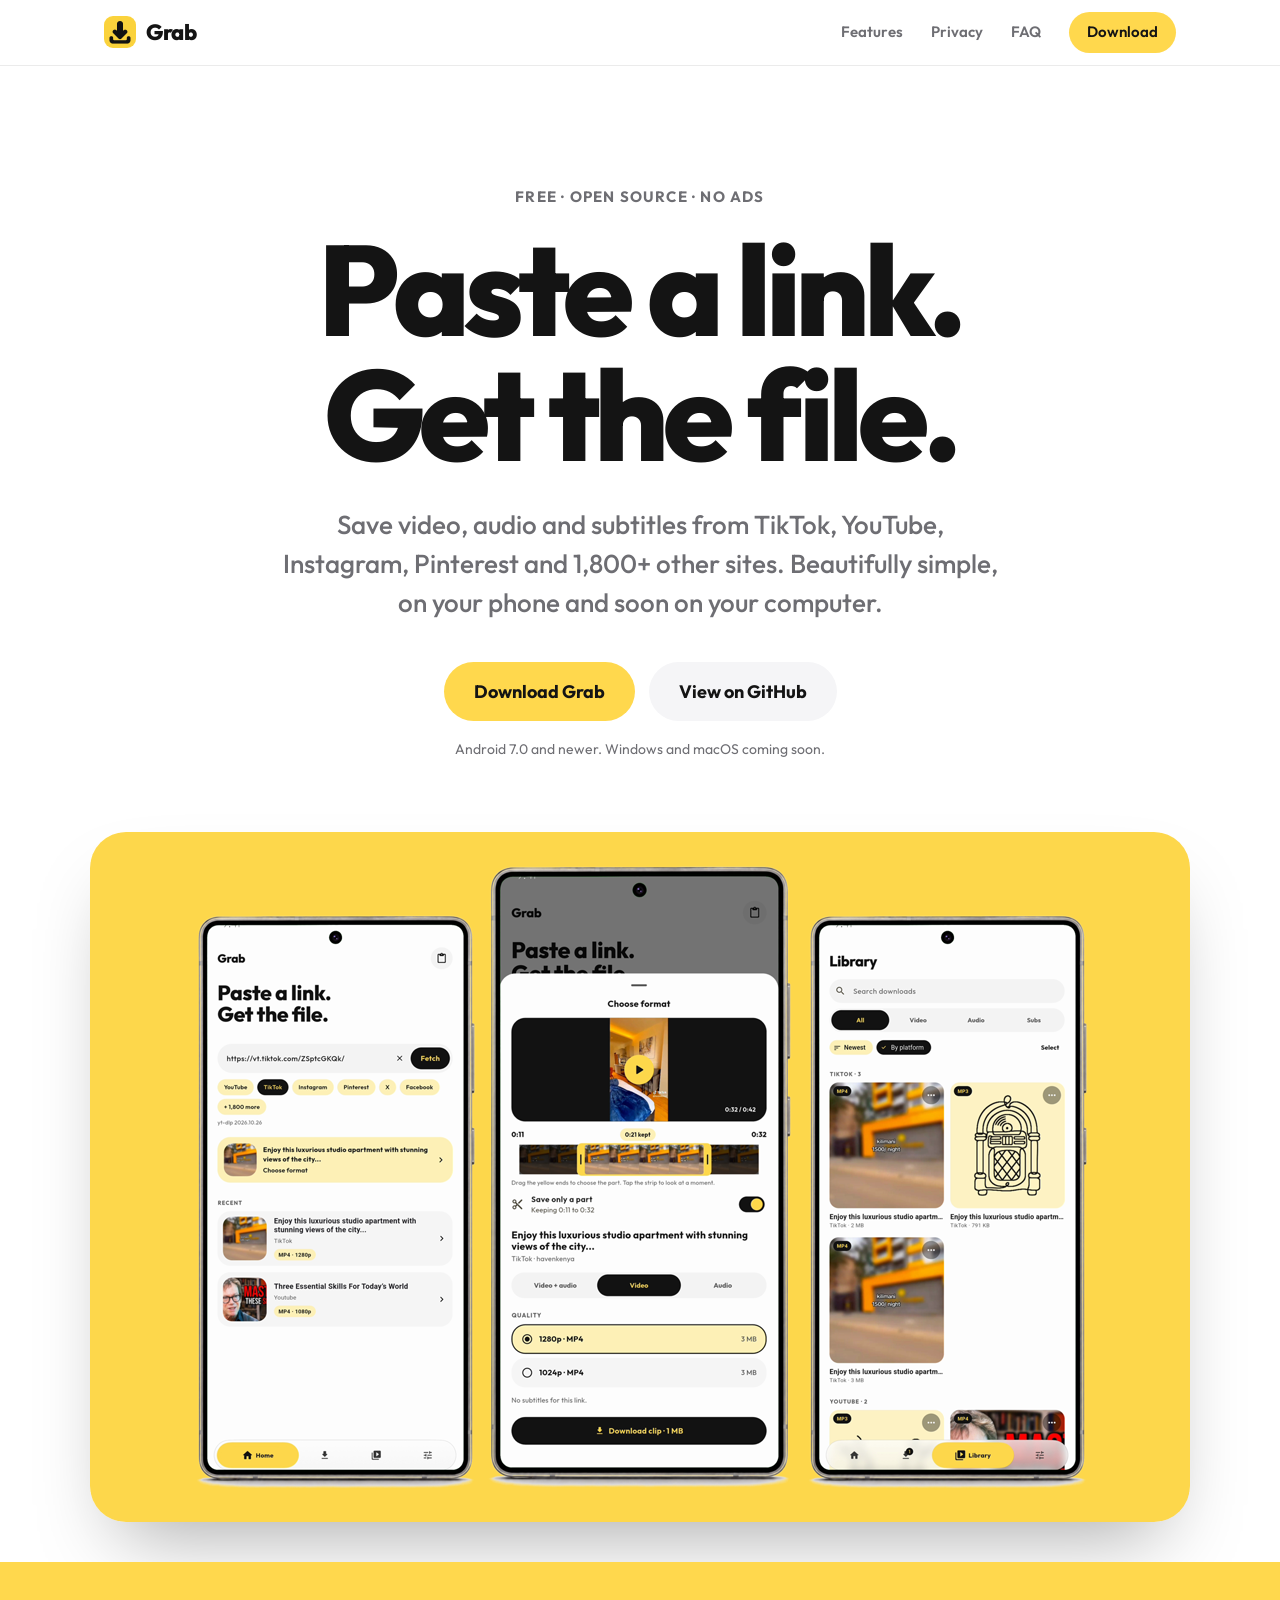
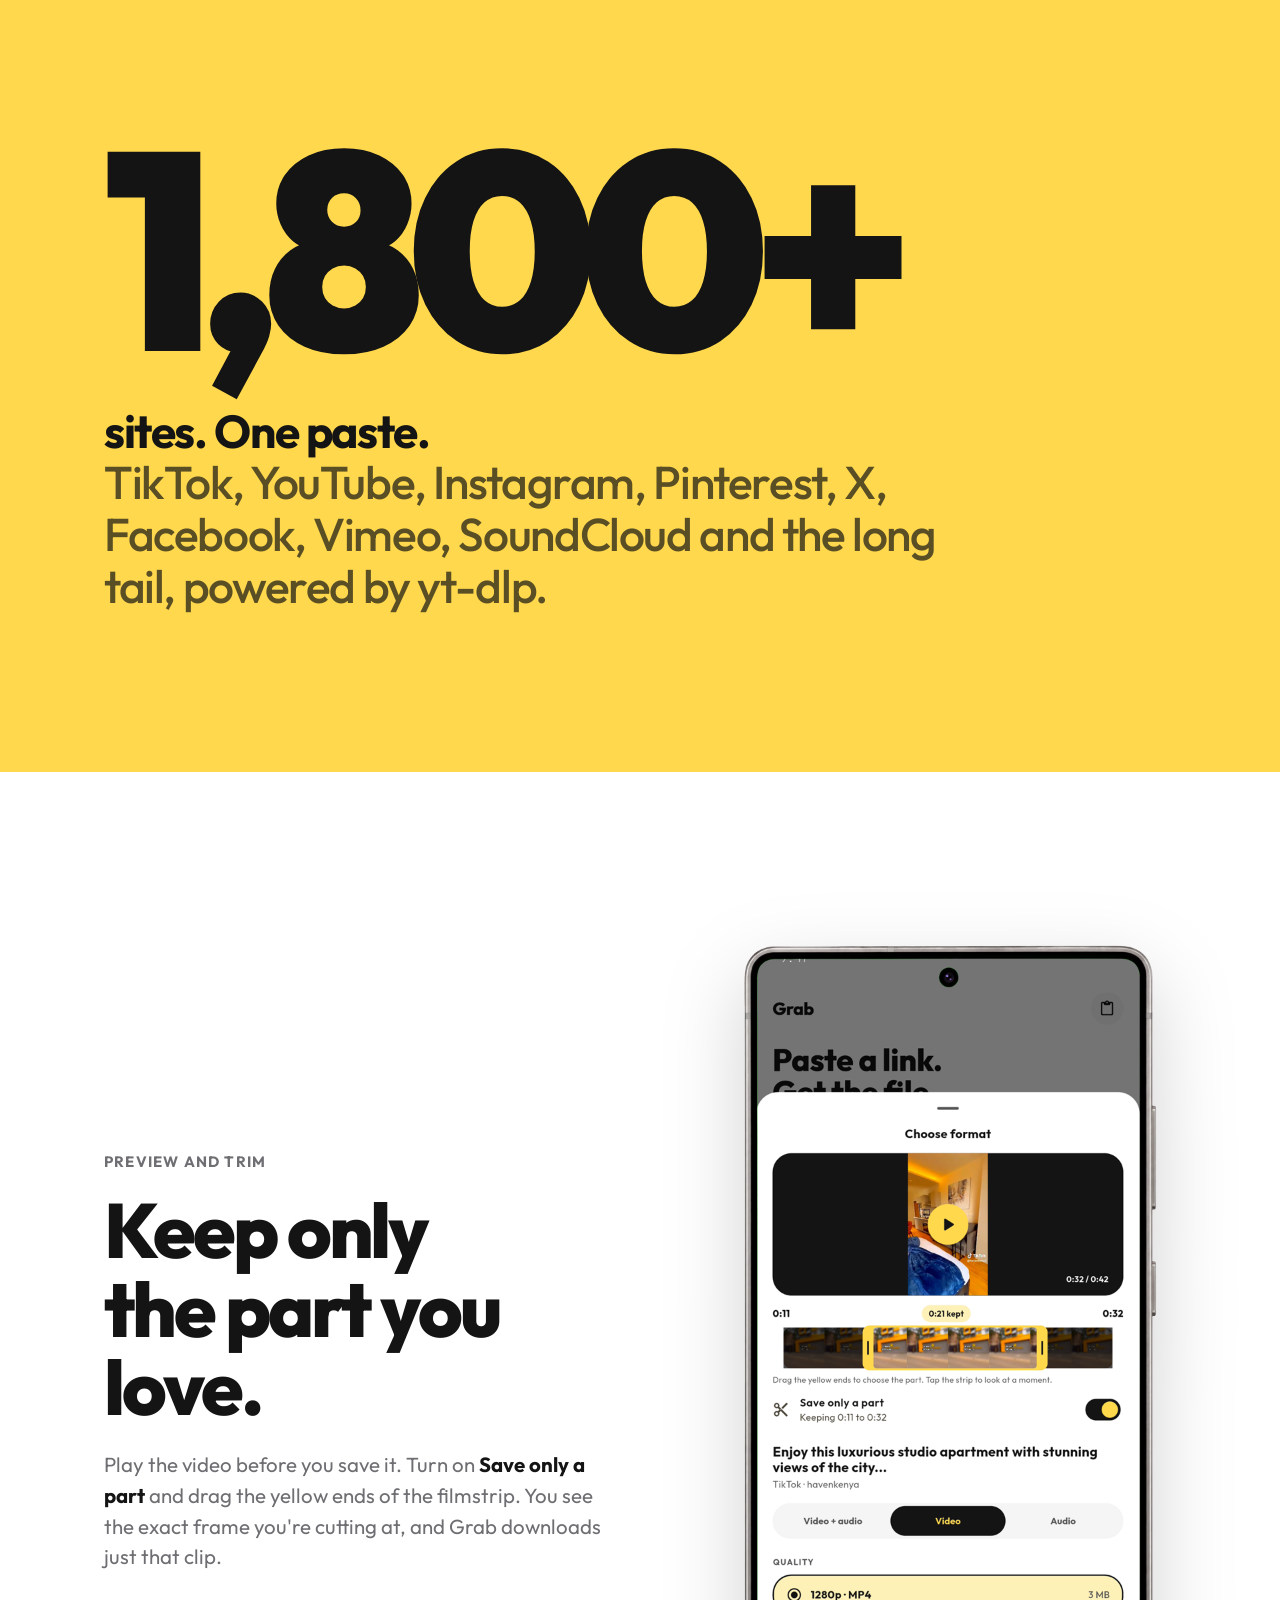
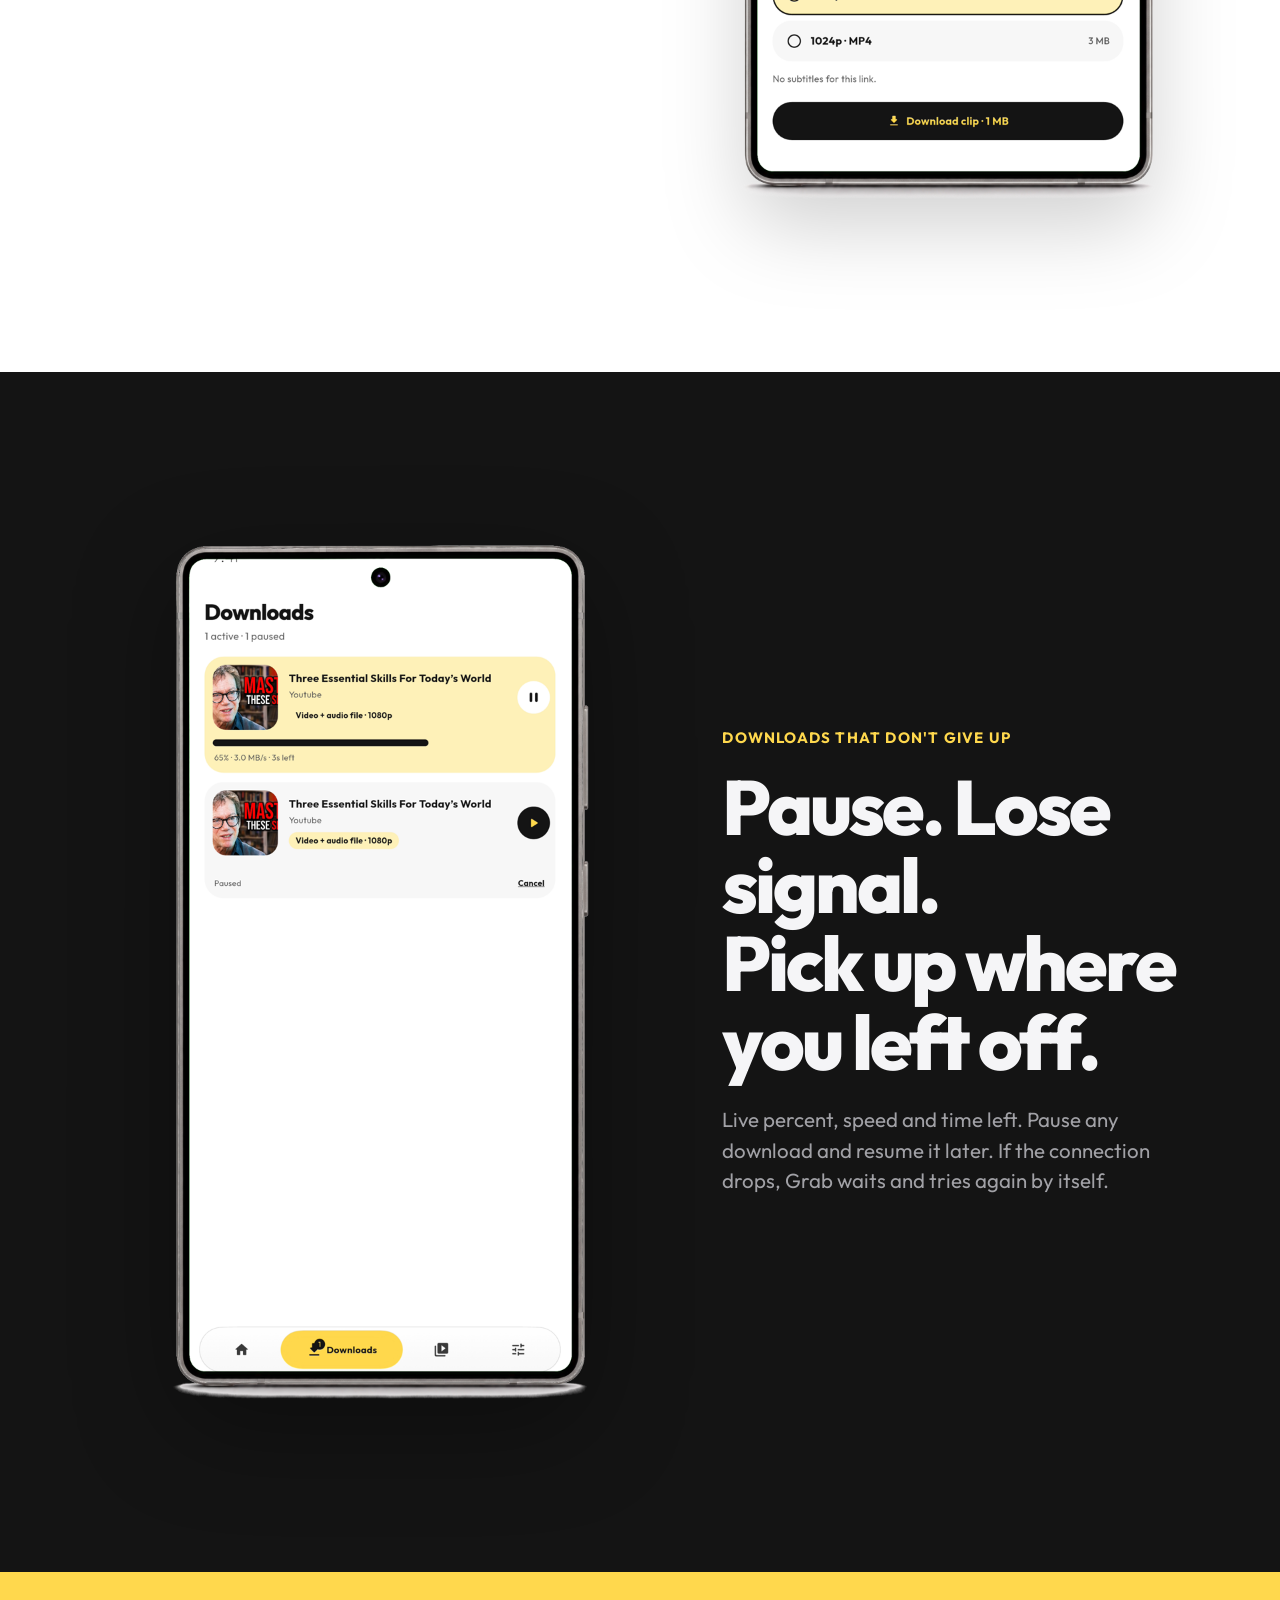
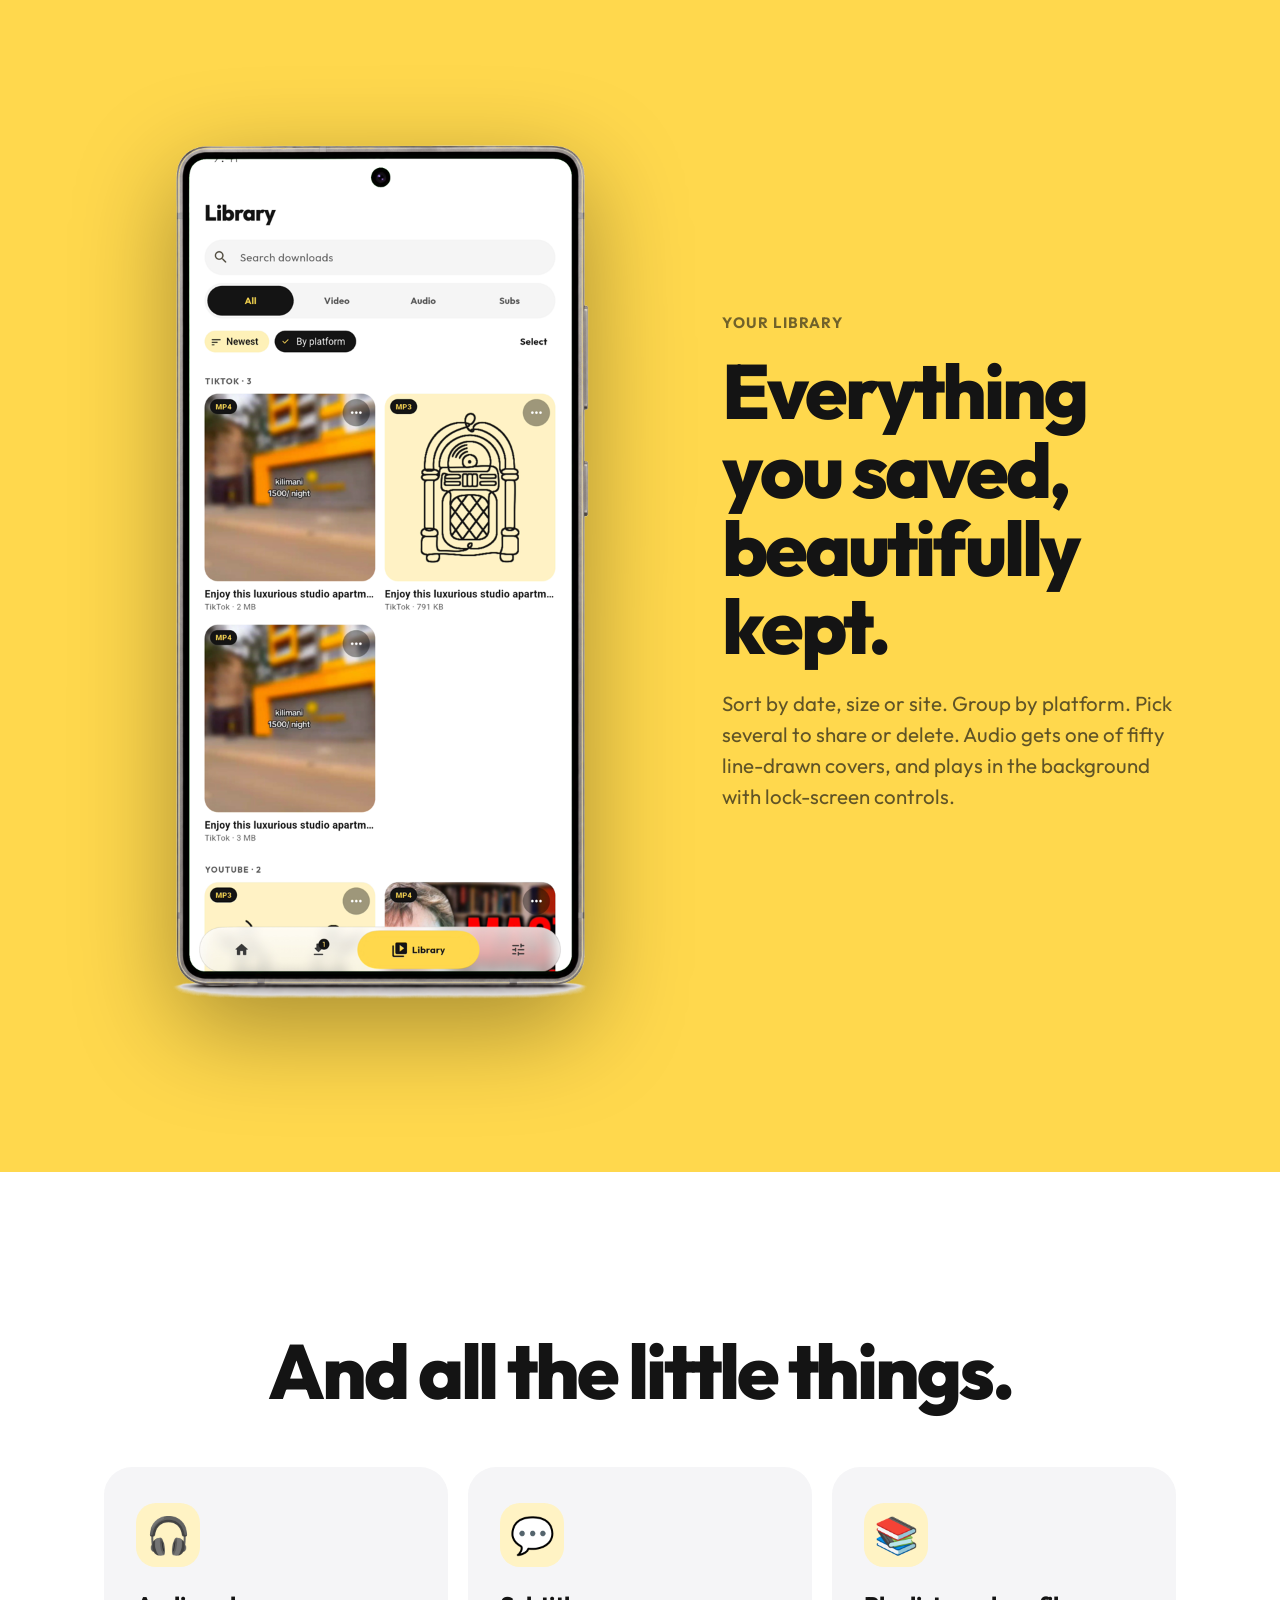
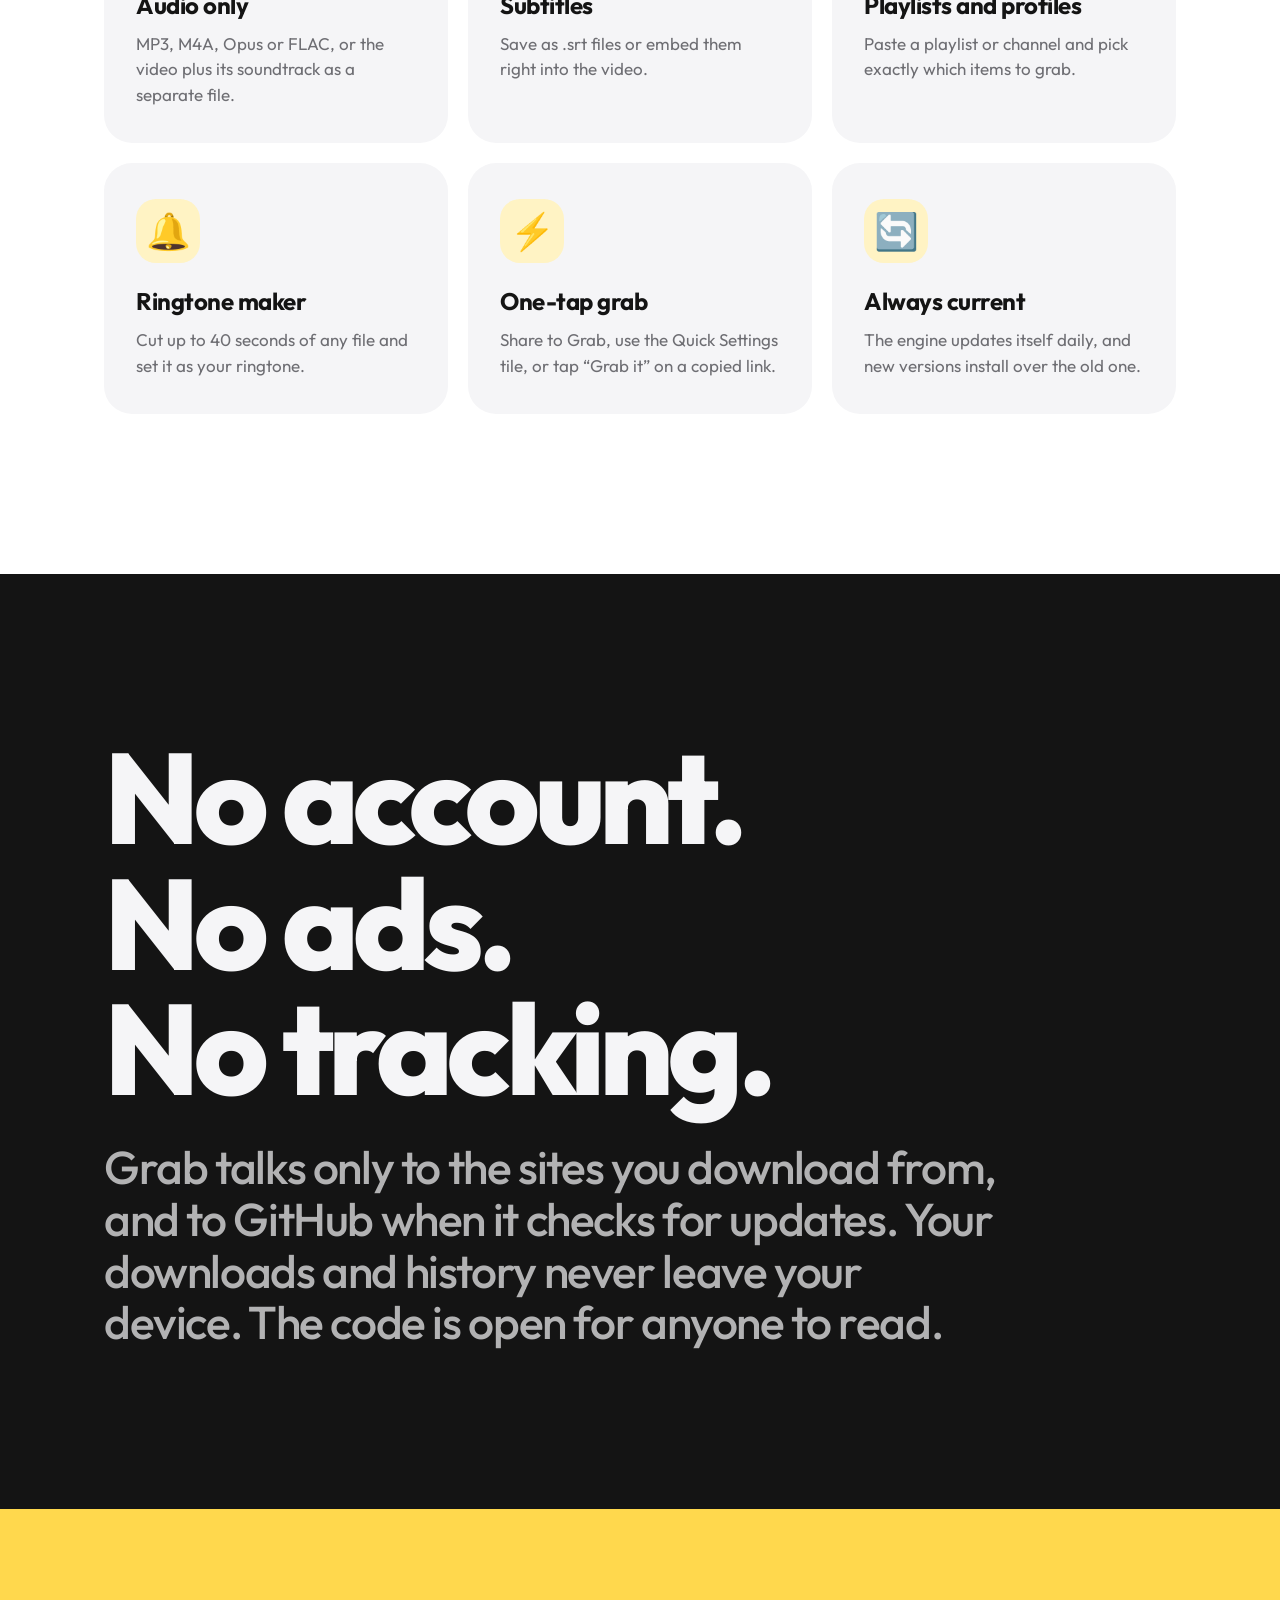
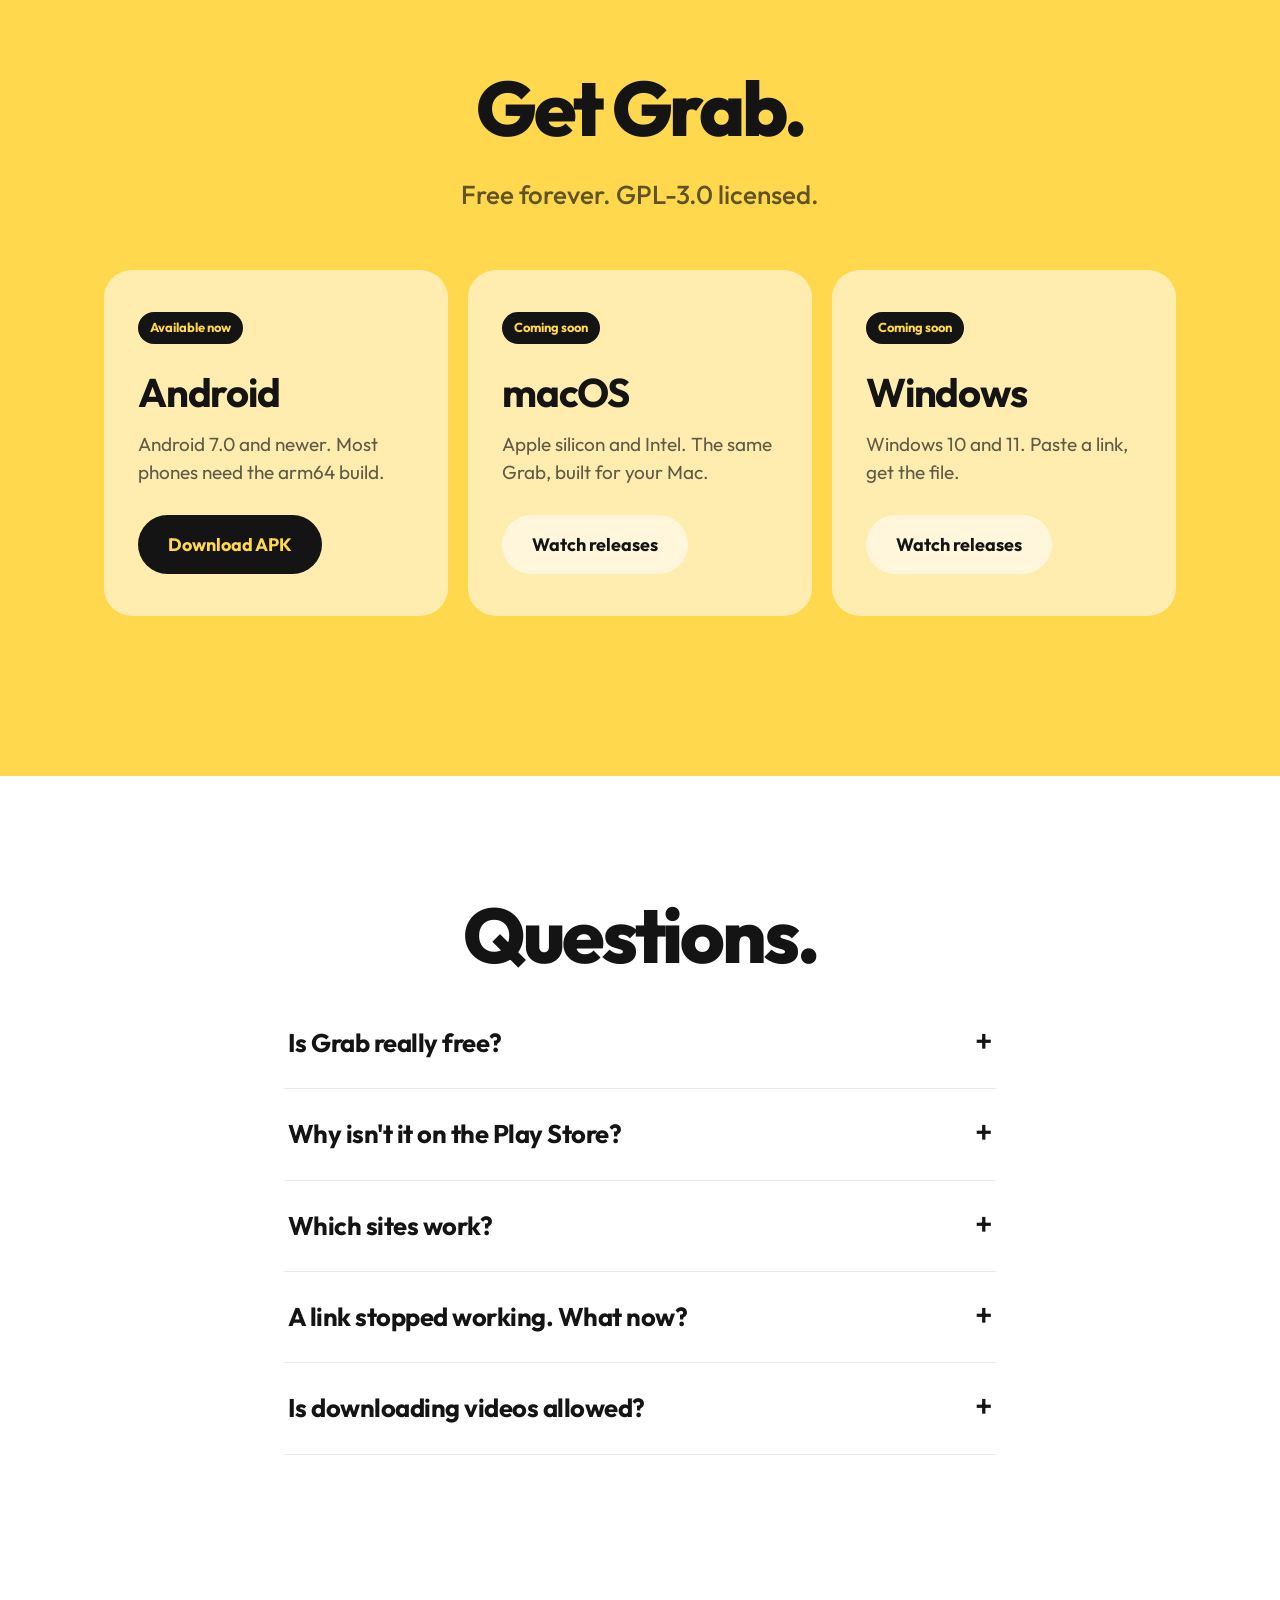
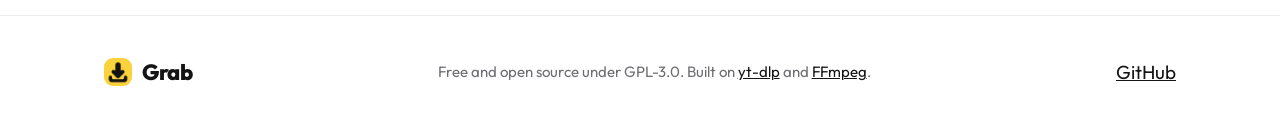
==== website/index.html @ a3d20df0 "Add the Grab website and GitHub Pages deploy Light-only landing page in the Pop palette with Apple-s" ====
<!doctype html>
<html lang="en">
<head>
  <meta charset="utf-8">
  <meta name="viewport" content="width=device-width, initial-scale=1">
  <title>Grab — Paste a link. Get the file.</title>
  <meta name="description" content="Grab is a free, open-source app that saves video, audio and subtitles from TikTok, YouTube, Instagram, Pinterest and 1,800+ sites. No account, no ads, no tracking.">
  <meta name="theme-color" content="#FFD84D">
  <meta name="color-scheme" content="light">
  <meta property="og:title" content="Grab — Paste a link. Get the file.">
  <meta property="og:description" content="Free, open-source downloader for TikTok, YouTube, Instagram, Pinterest and 1,800+ sites.">
  <meta property="og:image" content="assets/banner.png">
  <link rel="icon" href="assets/favicon.png">
  <link rel="preconnect" href="https://fonts.googleapis.com">
  <link rel="preconnect" href="https://fonts.gstatic.com" crossorigin>
  <link href="https://fonts.googleapis.com/css2?family=Outfit:wght@400;500;600;700;800;900&display=swap" rel="stylesheet">
  <link rel="stylesheet" href="styles.css">
</head>
<body>
  <header class="nav">
    <div class="nav-inner">
      <a class="brand" href="#top"><img src="assets/icon.png" alt="" width="32" height="32"> Grab</a>
      <nav aria-label="Main">
        <a href="#features">Features</a>
        <a href="#privacy">Privacy</a>
        <a href="#faq">FAQ</a>
        <a class="pill small" href="#download">Download</a>
      </nav>
    </div>
  </header>

  <main id="top">
    <!-- Hero -->
    <section class="hero">
      <p class="eyebrow reveal">Free · Open source · No ads</p>
      <h1 class="display reveal">Paste a link.<br>Get the file.</h1>
      <p class="lede reveal">Save video, audio and subtitles from TikTok, YouTube, Instagram, Pinterest and 1,800+ other sites. Beautifully simple, on your phone and soon on your computer.</p>
      <div class="cta reveal">
        <a class="pill primary" id="hero-download" href="#download">Download Grab</a>
        <a class="pill ghost" href="https://github.com/Asta39/grab">View on GitHub</a>
      </div>
      <p class="fine reveal" id="hero-note">Android 7.0 and newer. Windows and macOS coming soon.</p>
      <div class="hero-shot reveal">
        <img src="assets/banner.png" alt="Grab on three phones: Home, trimming a clip, and the Library" width="1100" height="690">
      </div>
    </section>

    <!-- Big number -->
    <section class="statement bg-yellow">
      <div class="wrap">
        <p class="huge reveal">1,800+</p>
        <p class="statement-text reveal">sites. One paste.<br><span class="soft">TikTok, YouTube, Instagram, Pinterest, X, Facebook, Vimeo, SoundCloud and the long tail, powered by yt-dlp.</span></p>
      </div>
    </section>

    <!-- Feature rows -->
    <section class="feature" id="features">
      <div class="wrap split">
        <div class="copy reveal">
          <p class="eyebrow">Preview and trim</p>
          <h2 class="headline">Keep only<br>the part you love.</h2>
          <p class="body">Play the video before you save it. Turn on <b>Save only a part</b> and drag the yellow ends of the filmstrip. You see the exact frame you're cutting at, and Grab downloads just that clip.</p>
        </div>
        <div class="shot reveal"><img src="assets/trim.png" alt="The trim bar under a playing preview" loading="lazy" width="630" height="1320"></div>
      </div>
    </section>

    <section class="feature bg-ink">
      <div class="wrap split reverse">
        <div class="copy reveal">
          <p class="eyebrow">Downloads that don't give up</p>
          <h2 class="headline">Pause. Lose signal.<br>Pick up where<br>you left off.</h2>
          <p class="body">Live percent, speed and time left. Pause any download and resume it later. If the connection drops, Grab waits and tries again by itself.</p>
        </div>
        <div class="shot reveal"><img src="assets/downloads.png" alt="Downloads with live progress" loading="lazy" width="630" height="1320"></div>
      </div>
    </section>

    <section class="feature bg-yellow">
      <div class="wrap split reverse">
        <div class="copy reveal">
          <p class="eyebrow">Your library</p>
          <h2 class="headline">Everything you saved,<br>beautifully kept.</h2>
          <p class="body">Sort by date, size or site. Group by platform. Pick several to share or delete. Audio gets one of fifty line-drawn covers, and plays in the background with lock-screen controls.</p>
        </div>
        <div class="shot reveal"><img src="assets/library.png" alt="The Library grouped by platform" loading="lazy" width="630" height="1320"></div>
      </div>
    </section>

    <!-- Grid -->
    <section class="grid-section">
      <div class="wrap">
        <h2 class="headline center reveal">And all the little things.</h2>
        <div class="grid">
          <article class="tile reveal"><span class="ico" aria-hidden="true">🎧</span><h3>Audio only</h3><p>MP3, M4A, Opus or FLAC, or the video plus its soundtrack as a separate file.</p></article>
          <article class="tile reveal"><span class="ico" aria-hidden="true">💬</span><h3>Subtitles</h3><p>Save as .srt files or embed them right into the video.</p></article>
          <article class="tile reveal"><span class="ico" aria-hidden="true">📚</span><h3>Playlists and profiles</h3><p>Paste a playlist or channel and pick exactly which items to grab.</p></article>
          <article class="tile reveal"><span class="ico" aria-hidden="true">🔔</span><h3>Ringtone maker</h3><p>Cut up to 40 seconds of any file and set it as your ringtone.</p></article>
          <article class="tile reveal"><span class="ico" aria-hidden="true">⚡</span><h3>One-tap grab</h3><p>Share to Grab, use the Quick Settings tile, or tap “Grab it” on a copied link.</p></article>
          <article class="tile reveal"><span class="ico" aria-hidden="true">🔄</span><h3>Always current</h3><p>The engine updates itself daily, and new versions install over the old one.</p></article>
        </div>
      </div>
    </section>

    <!-- Privacy -->
    <section class="statement bg-ink" id="privacy">
      <div class="wrap">
        <h2 class="display reveal">No account.<br>No ads.<br>No tracking.</h2>
        <p class="statement-text reveal"><span class="soft">Grab talks only to the sites you download from, and to GitHub when it checks for updates. Your downloads and history never leave your device. The code is open for anyone to read.</span></p>
      </div>
    </section>

    <!-- Download -->
    <section class="download bg-yellow" id="download">
      <div class="wrap">
        <h2 class="headline center reveal">Get Grab.</h2>
        <p class="lede center reveal">Free forever. GPL-3.0 licensed.</p>
        <div class="platforms">
          <article class="platform reveal" data-os="android">
            <span class="badge">Available now</span>
            <h3>Android</h3>
            <p>Android 7.0 and newer. Most phones need the arm64 build.</p>
            <a class="pill primary" href="https://github.com/Asta39/grab/releases/latest">Download APK</a>
          </article>
          <article class="platform reveal" data-os="mac">
            <span class="badge soon">Coming soon</span>
            <h3>macOS</h3>
            <p>Apple silicon and Intel. The same Grab, built for your Mac.</p>
            <a class="pill ghost" href="https://github.com/Asta39/grab/releases">Watch releases</a>
          </article>
          <article class="platform reveal" data-os="windows">
            <span class="badge soon">Coming soon</span>
            <h3>Windows</h3>
            <p>Windows 10 and 11. Paste a link, get the file.</p>
            <a class="pill ghost" href="https://github.com/Asta39/grab/releases">Watch releases</a>
          </article>
        </div>
      </div>
    </section>

    <!-- FAQ -->
    <section class="faq" id="faq">
      <div class="wrap narrow">
        <h2 class="headline center reveal">Questions.</h2>
        <details class="reveal"><summary>Is Grab really free?</summary><p>Yes. No subscriptions, no ads, no paid tiers. It's open-source software under the GPL-3.0 licence.</p></details>
        <details class="reveal"><summary>Why isn't it on the Play Store?</summary><p>Google Play doesn't allow apps that download from YouTube. Grab is published on GitHub, with F-Droid on the way. Updates install from inside the app.</p></details>
        <details class="reveal"><summary>Which sites work?</summary><p>Anything <a href="https://github.com/yt-dlp/yt-dlp/blob/master/supportedsites.md">yt-dlp supports</a>: over 1,800 sites. Some private or age-restricted content needs a login and won't work yet.</p></details>
        <details class="reveal"><summary>A link stopped working. What now?</summary><p>Sites change often. Grab updates its engine daily; you can also tap <b>Check for engine update</b> in Settings. Still stuck? <a href="https://github.com/Asta39/grab/issues/new">Report it</a> with the link.</p></details>
        <details class="reveal"><summary>Is downloading videos allowed?</summary><p>Download only what you have the right to save, and respect creators and each site's terms. Grab isn't affiliated with any site it supports.</p></details>
      </div>
    </section>
  </main>

  <footer class="footer">
    <div class="wrap footer-inner">
      <a class="brand" href="#top"><img src="assets/icon.png" alt="" width="28" height="28"> Grab</a>
      <p>Free and open source under GPL-3.0. Built on <a href="https://github.com/yt-dlp/yt-dlp">yt-dlp</a> and <a href="https://ffmpeg.org">FFmpeg</a>.</p>
      <a href="https://github.com/Asta39/grab">GitHub</a>
    </div>
  </footer>

  <script src="script.js"></script>
</body>
</html>
---- website/styles.css ----
/* Grab website: the app's Pop palette, with Apple-scale type and space. */
:root {
  --yellow: #FFD84D;
  --soft: #FFF3C4;
  --ink: #141414;
  --bg: #FFFFFF;
  --card: #F5F5F7;
  --text: #141414;
  --muted: #6E6E73;
  --line: rgba(0, 0, 0, 0.08);
  --radius: 28px;
  --wrap: 1120px;
  color-scheme: light;
  --font: "Outfit", -apple-system, BlinkMacSystemFont, "Segoe UI", sans-serif;
}


* { box-sizing: border-box; }
html { scroll-behavior: smooth; }
body {
  margin: 0;
  background: var(--bg);
  color: var(--text);
  font-family: var(--font);
  font-size: 19px;
  line-height: 1.5;
  -webkit-font-smoothing: antialiased;
}
img { max-width: 100%; height: auto; display: block; }
a { color: inherit; }

.wrap { max-width: var(--wrap); margin: 0 auto; padding: 0 24px; }
.wrap.narrow { max-width: 760px; }
.center { text-align: center; margin-left: auto; margin-right: auto; }

/* Type: Apple-sized, Pop-weighted. */
.display {
  font-size: clamp(52px, 10vw, 136px);
  font-weight: 800;
  line-height: 0.98;
  letter-spacing: -0.045em;
  margin: 0;
}
.headline {
  font-size: clamp(40px, 6vw, 80px);
  font-weight: 800;
  line-height: 1.02;
  letter-spacing: -0.04em;
  margin: 0 0 24px;
}
.huge {
  font-size: clamp(96px, 22vw, 280px);
  font-weight: 900;
  line-height: 0.9;
  letter-spacing: -0.06em;
  margin: 0;
}
.lede {
  font-size: clamp(20px, 2.2vw, 26px);
  font-weight: 500;
  color: var(--muted);
  max-width: 720px;
  margin: 28px auto 0;
}
.body { font-size: clamp(18px, 1.6vw, 21px); color: var(--muted); max-width: 520px; }
.body b { color: var(--text); }
.eyebrow {
  font-size: 15px;
  font-weight: 700;
  letter-spacing: 0.08em;
  text-transform: uppercase;
  color: var(--muted);
  margin: 0 0 18px;
}
.fine { font-size: 14px; color: var(--muted); margin-top: 18px; }
.soft { color: inherit; opacity: 0.7; }

/* Pills */
.pill {
  display: inline-flex;
  align-items: center;
  justify-content: center;
  gap: 8px;
  padding: 16px 30px;
  border-radius: 999px;
  font-weight: 700;
  font-size: 18px;
  text-decoration: none;
  transition: transform 0.2s ease, background 0.2s ease;
}
.pill:active { transform: scale(0.97); }
.pill.primary { background: var(--yellow); color: var(--ink); }
.pill.primary:hover { background: #FFE173; }
.pill.ghost { background: var(--card); color: var(--text); }
.pill.ghost:hover { background: var(--line); }
.pill.small { padding: 9px 18px; font-size: 15px; background: var(--yellow); color: var(--ink); }

/* Nav: frosted, like the app's dock. */
.nav {
  position: sticky;
  top: 0;
  z-index: 10;
  backdrop-filter: saturate(180%) blur(20px);
  -webkit-backdrop-filter: saturate(180%) blur(20px);
  background: color-mix(in srgb, var(--bg) 75%, transparent);
  border-bottom: 1px solid var(--line);
}
.nav-inner {
  max-width: var(--wrap);
  margin: 0 auto;
  padding: 12px 24px;
  display: flex;
  align-items: center;
  justify-content: space-between;
}
.brand { display: flex; align-items: center; gap: 10px; font-weight: 800; font-size: 22px; text-decoration: none; letter-spacing: -0.02em; }
.brand img { border-radius: 9px; }
.nav nav { display: flex; align-items: center; gap: 28px; }
.nav nav a { text-decoration: none; font-size: 15px; font-weight: 600; color: var(--muted); }
.nav nav a:hover { color: var(--text); }
.nav nav a.pill { color: var(--ink); }

/* Hero */
.hero { text-align: center; padding: 120px 24px 40px; }
.hero .display { margin-top: 4px; }
.cta { display: flex; gap: 14px; justify-content: center; flex-wrap: wrap; margin-top: 40px; }
.hero-shot { max-width: 1100px; margin: 72px auto 0; }
.hero-shot img { border-radius: 36px; box-shadow: 0 40px 80px -30px rgba(0, 0, 0, 0.35); }

/* Section colours: white, yellow and ink take turns. */
.bg-yellow { background: var(--yellow); color: var(--ink); --muted: rgba(20, 20, 20, 0.68); --card: rgba(255, 255, 255, 0.55); --line: rgba(20, 20, 20, 0.12); }
.bg-soft { background: var(--soft); --card: #FFFFFF; }
.bg-ink { background: var(--ink); color: #F5F5F7; --text: #F5F5F7; --muted: #A1A1A6; --card: #232325; --line: rgba(255, 255, 255, 0.12); }
.bg-ink .eyebrow { color: var(--yellow); }
.bg-yellow .eyebrow { color: var(--ink); opacity: 0.6; }
.bg-ink .pill.ghost { background: #2C2C2E; color: #F5F5F7; }
.bg-ink .tile .ico { background: #3A3110; }
.bg-ink .shot img, .bg-yellow .shot img { filter: drop-shadow(0 30px 50px rgba(0, 0, 0, 0.35)); }

/* Statements */
.statement { padding: 160px 0; }
.statement.yellow { background: var(--yellow); color: var(--ink); }
.statement.dark { background: var(--ink); color: #F5F5F7; }
.statement-text { font-size: clamp(28px, 3.6vw, 48px); font-weight: 700; line-height: 1.12; letter-spacing: -0.03em; max-width: 900px; margin: 32px 0 0; }
.statement .soft { font-weight: 500; }

/* Feature rows */
.feature { padding: 160px 0; }
.split { display: grid; grid-template-columns: 1.1fr 0.9fr; align-items: center; gap: 64px; }
.split.reverse .copy { order: 2; }
.shot img { max-width: 420px; margin: 0 auto; filter: drop-shadow(0 30px 40px rgba(0, 0, 0, 0.18)); }

/* Grid */
.grid-section { padding: 160px 0; }
.grid { display: grid; grid-template-columns: repeat(3, 1fr); gap: 20px; margin-top: 56px; }
.tile { background: var(--card); border-radius: var(--radius); padding: 36px 32px; }
.tile .ico { font-size: 36px; display: inline-grid; place-items: center; width: 64px; height: 64px; border-radius: 20px; background: var(--soft); }
.tile h3 { font-size: 24px; letter-spacing: -0.02em; margin: 20px 0 8px; }
.tile p { margin: 0; color: var(--muted); font-size: 17px; }

/* Download */
.download { padding: 160px 0; }
.platforms { display: grid; grid-template-columns: repeat(3, 1fr); gap: 20px; margin-top: 56px; }
.platform { background: var(--card); border-radius: var(--radius); padding: 40px 32px; display: flex; flex-direction: column; align-items: flex-start; border: 2px solid transparent; transition: border-color 0.3s ease; }
.platform.mine { border-color: var(--yellow); }
.platform h3 { font-size: 40px; letter-spacing: -0.03em; margin: 18px 0 8px; }
.platform p { color: var(--muted); margin: 0 0 28px; flex: 1; }
.badge { font-size: 13px; font-weight: 700; padding: 6px 12px; border-radius: 999px; background: var(--yellow); color: var(--ink); }
.badge.soon { background: var(--line); color: var(--muted); }

/* FAQ */
.faq { padding: 120px 0 160px; }
details { border-bottom: 1px solid var(--line); padding: 26px 4px; }
summary { font-size: clamp(20px, 2vw, 26px); font-weight: 700; cursor: pointer; list-style: none; display: flex; justify-content: space-between; gap: 16px; letter-spacing: -0.02em; }
summary::-webkit-details-marker { display: none; }
summary::after { content: "+"; font-weight: 500; font-size: 32px; line-height: 1; transition: transform 0.25s ease; }
details[open] summary::after { transform: rotate(45deg); }
details p { color: var(--muted); margin: 14px 0 0; max-width: 640px; }

/* Footer */
.footer { border-top: 1px solid var(--line); padding: 40px 0; }
.footer-inner { display: flex; align-items: center; justify-content: space-between; gap: 24px; flex-wrap: wrap; }
.footer p { margin: 0; color: var(--muted); font-size: 15px; }
.footer a { color: var(--text); }

/* Reveal on scroll */
.reveal { opacity: 0; transform: translateY(28px); transition: opacity 0.8s cubic-bezier(.2,.7,.2,1), transform 0.8s cubic-bezier(.2,.7,.2,1); }
.reveal.in { opacity: 1; transform: none; }
@media (prefers-reduced-motion: reduce) {
  .reveal { opacity: 1; transform: none; transition: none; }
  html { scroll-behavior: auto; }
}

/* Small screens */
@media (max-width: 860px) {
  .split, .split.reverse { grid-template-columns: 1fr; gap: 48px; text-align: center; }
  .split.reverse .copy { order: 0; }
  .body { margin: 0 auto; }
  .grid, .platforms { grid-template-columns: 1fr; }
  .feature, .statement, .grid-section, .download { padding: 100px 0; }
  .hero { padding-top: 80px; }
  .nav nav a:not(.pill) { display: none; }
  .shot img { max-width: 320px; }
}

/* On yellow, the main button flips to ink so it still stands out. */
.bg-yellow .pill.primary { background: var(--ink); color: var(--yellow); }
.bg-yellow .pill.primary:hover { background: #2A2A2A; }
.bg-yellow .badge { background: var(--ink); color: var(--yellow); }
.bg-yellow .platform.mine { border-color: var(--ink); }
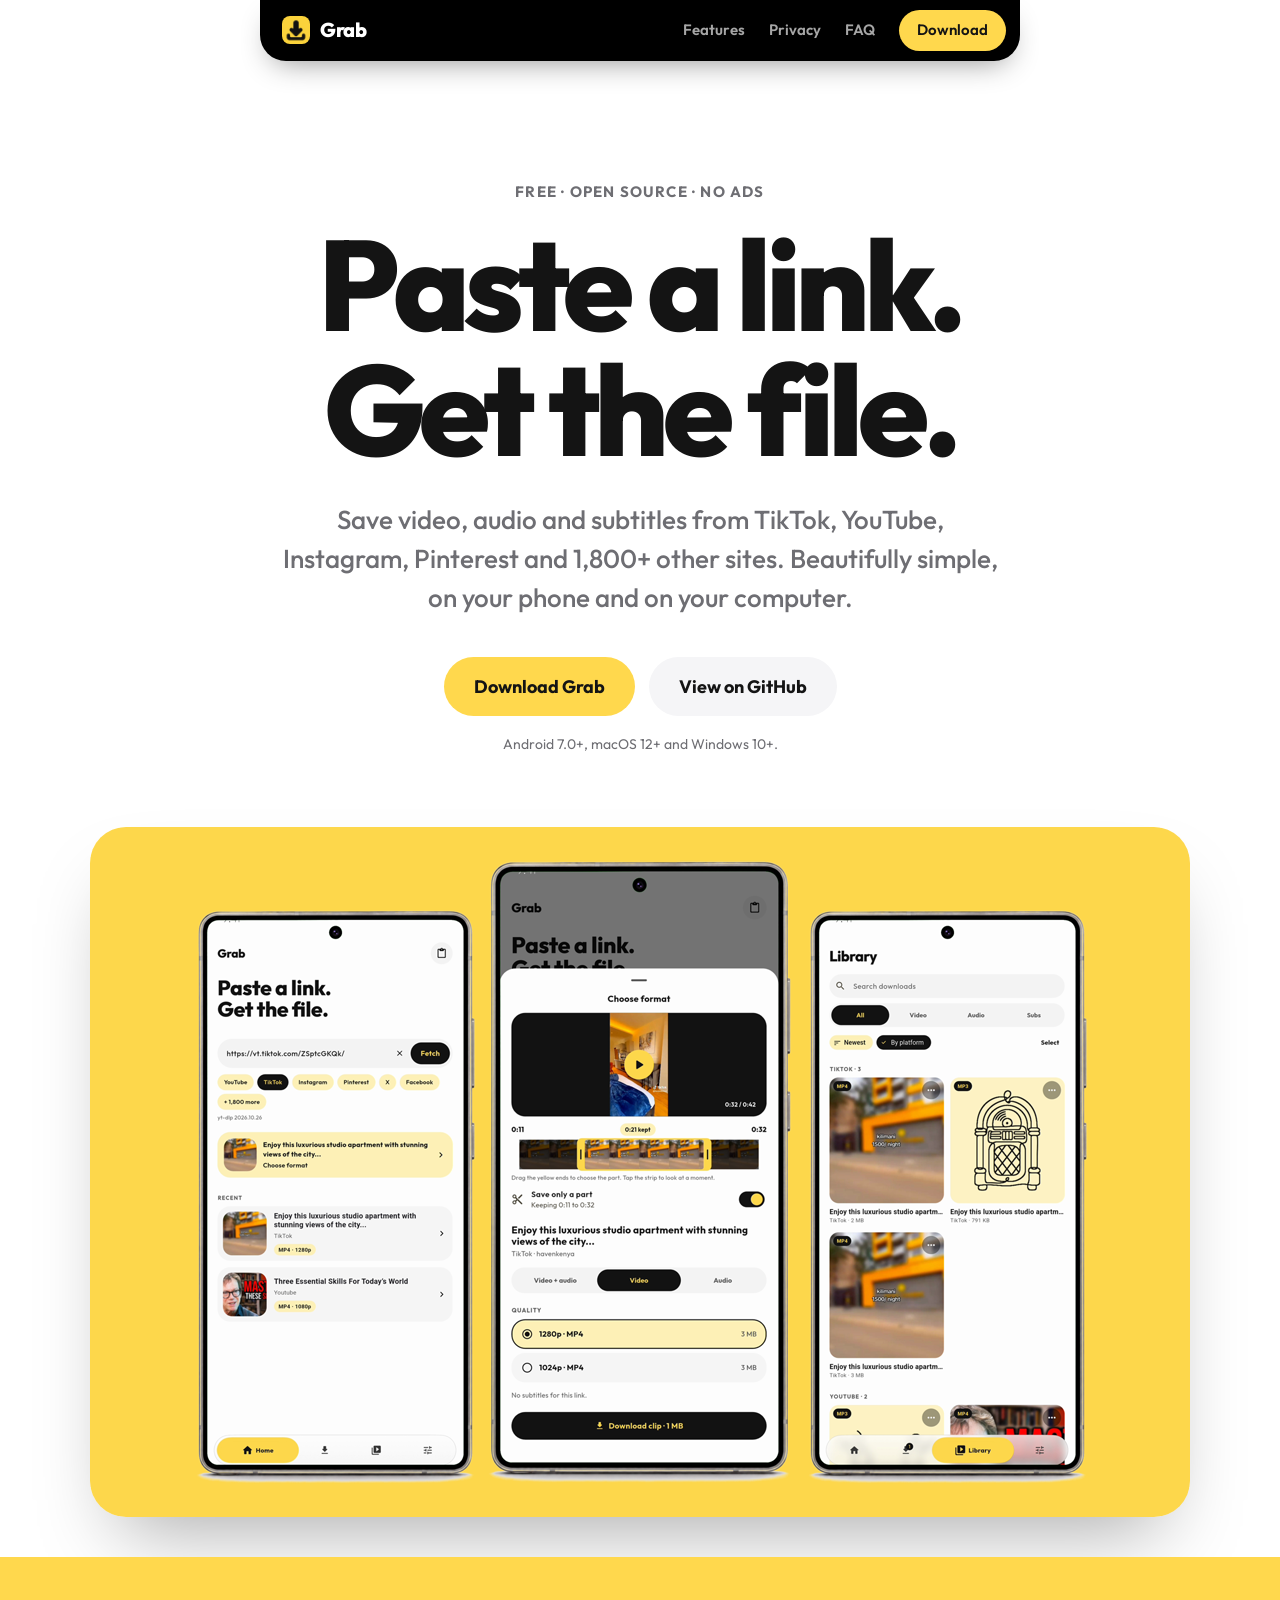
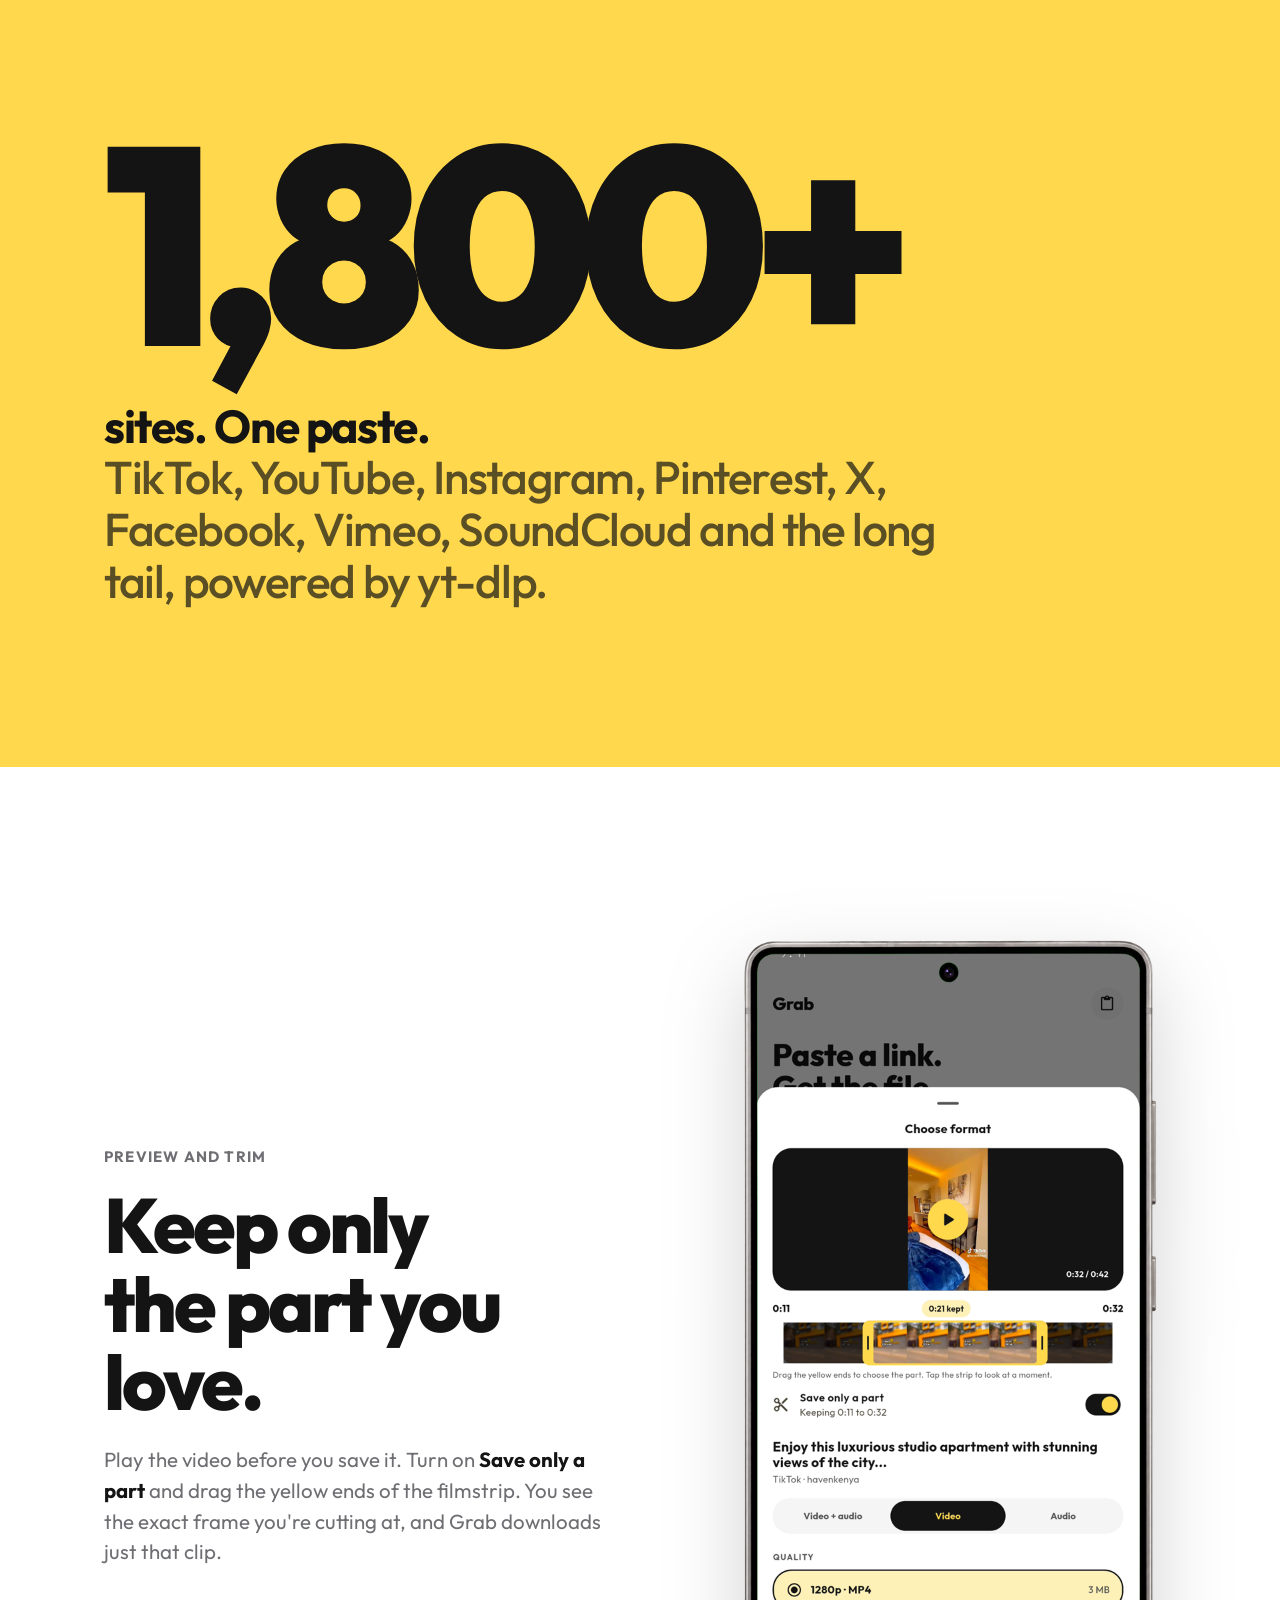
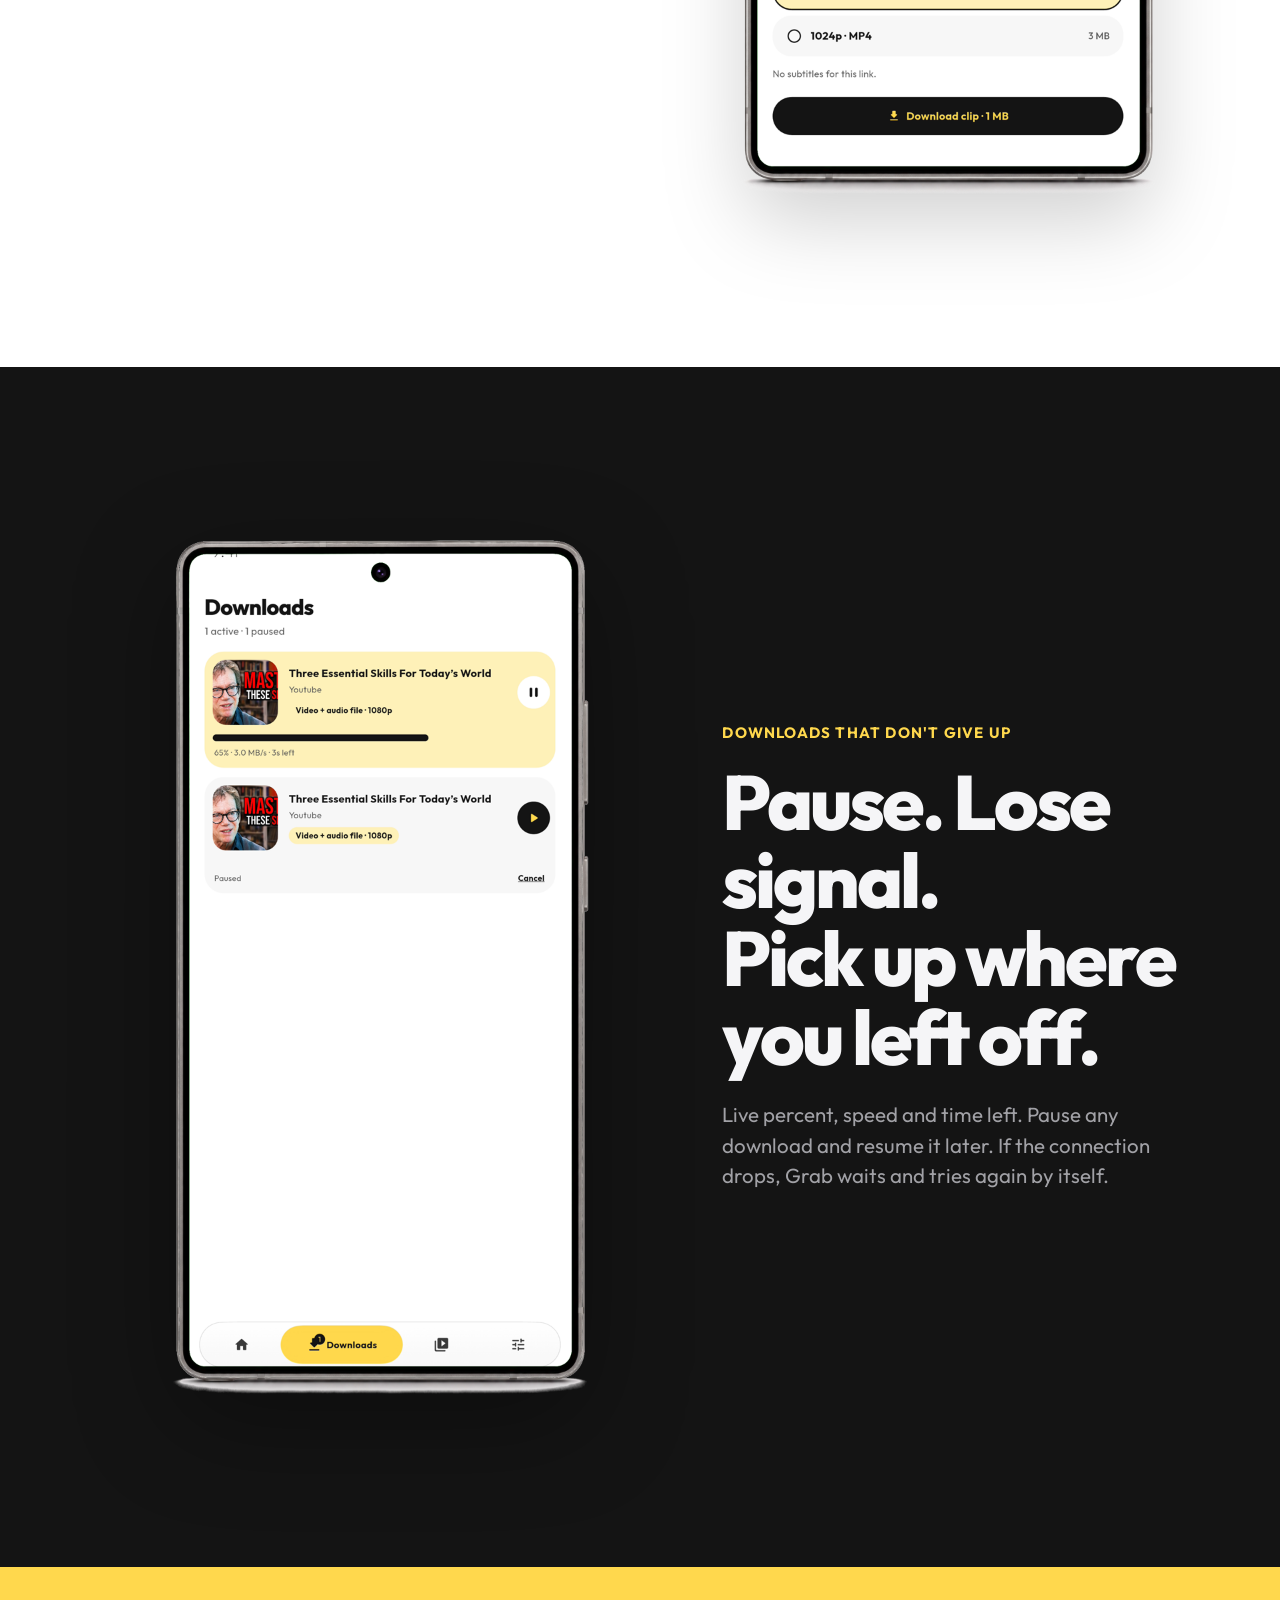
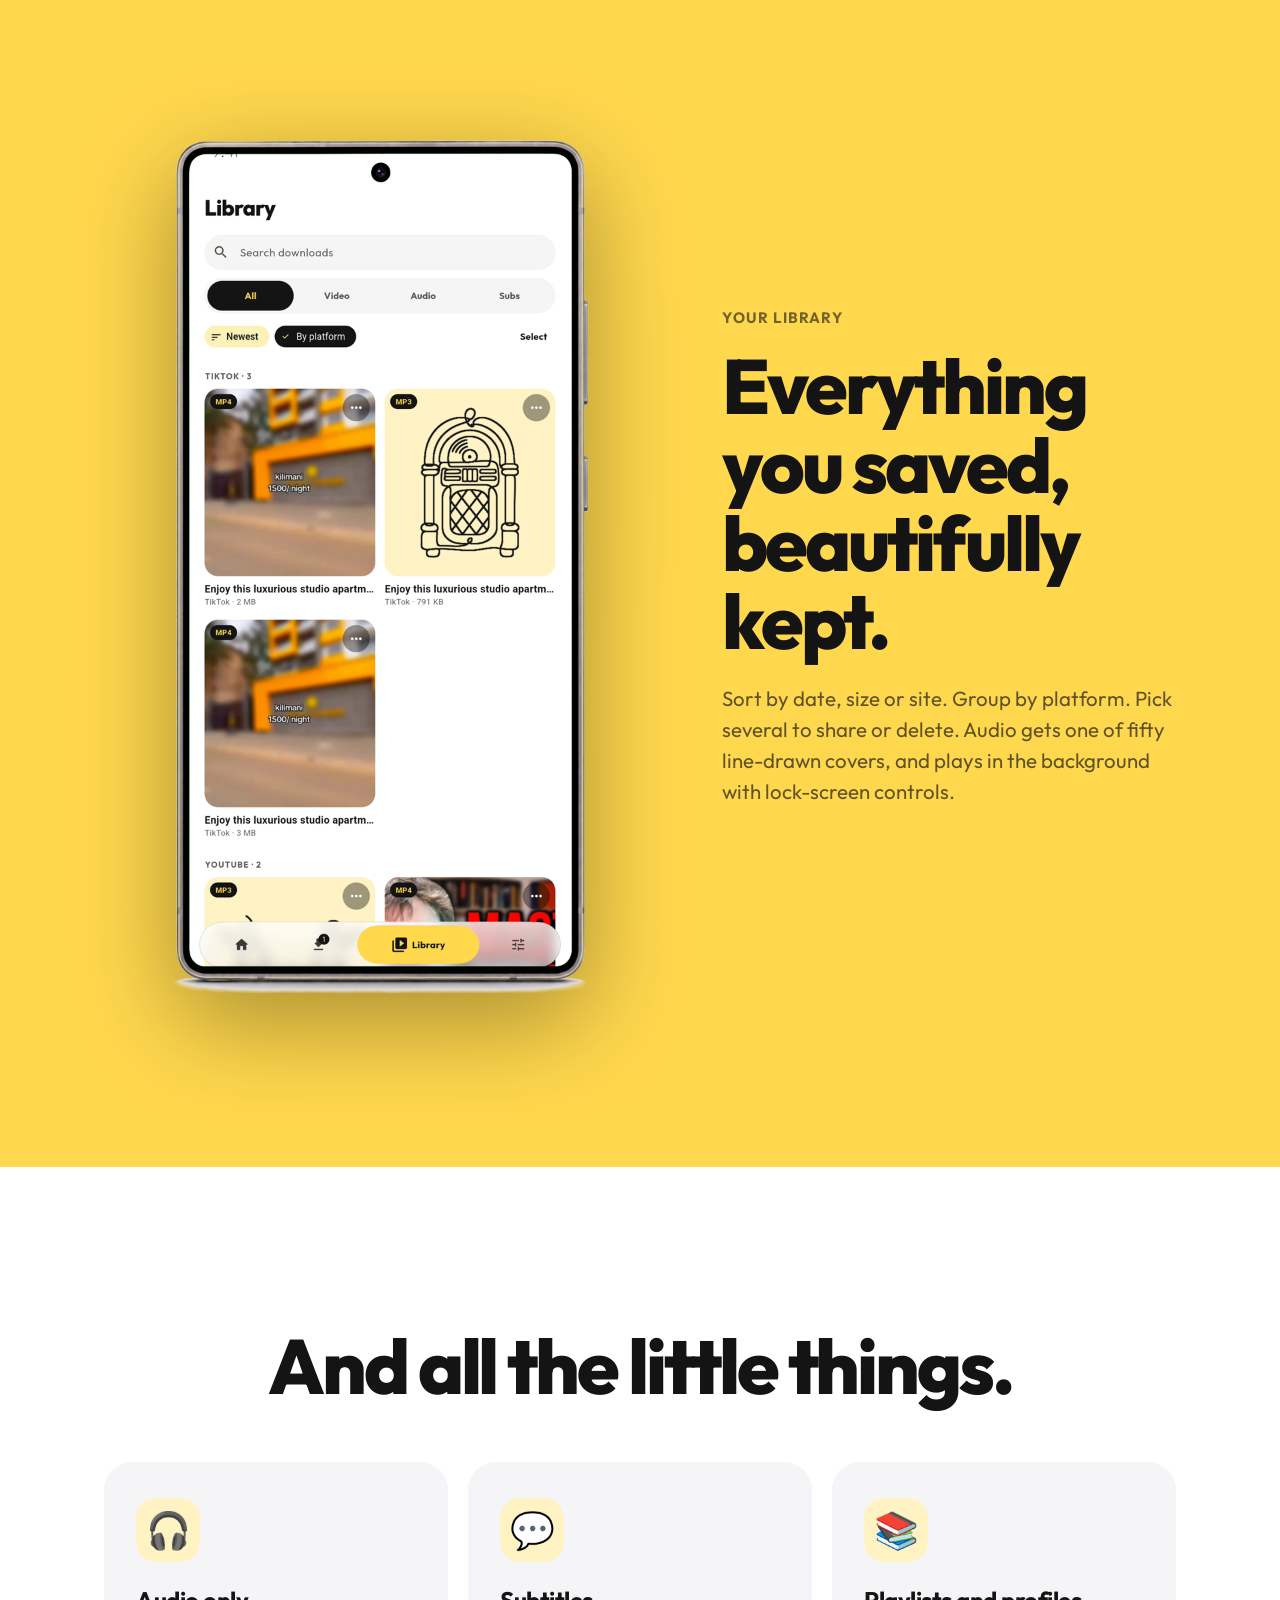
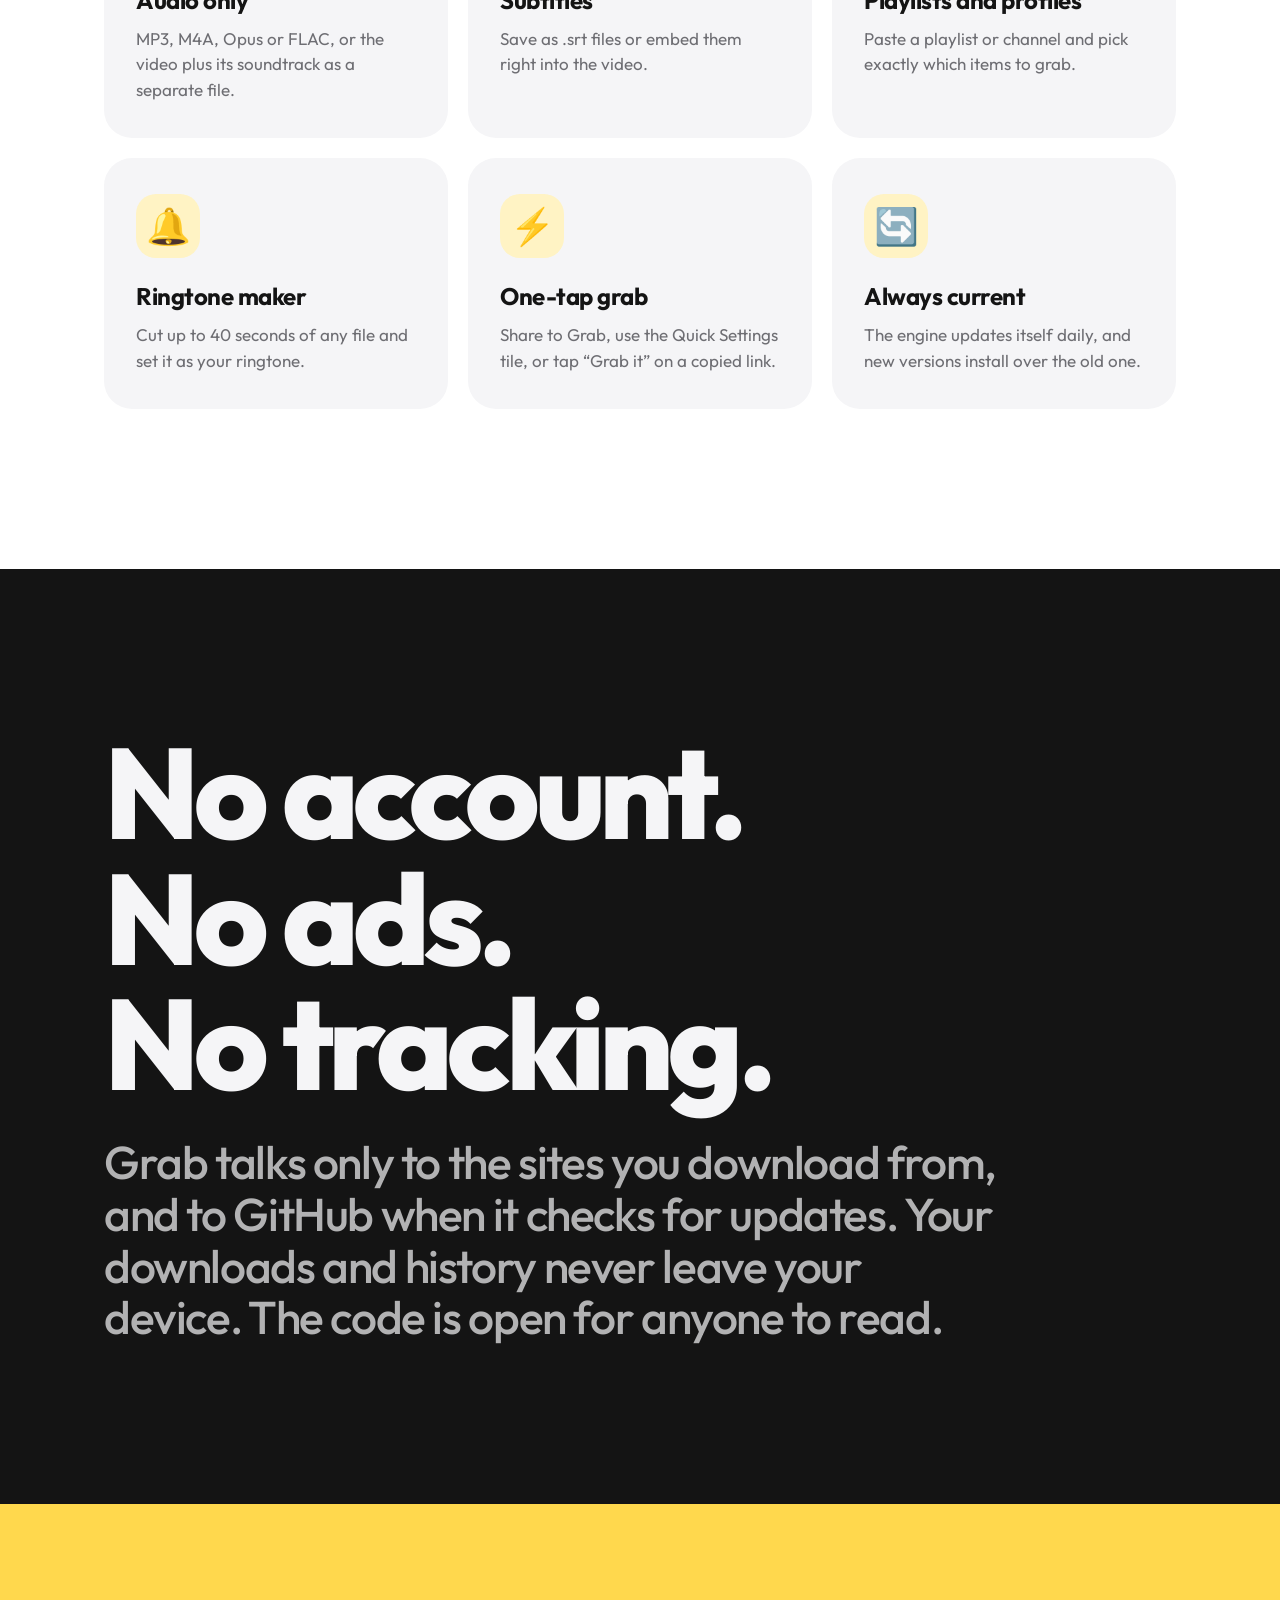
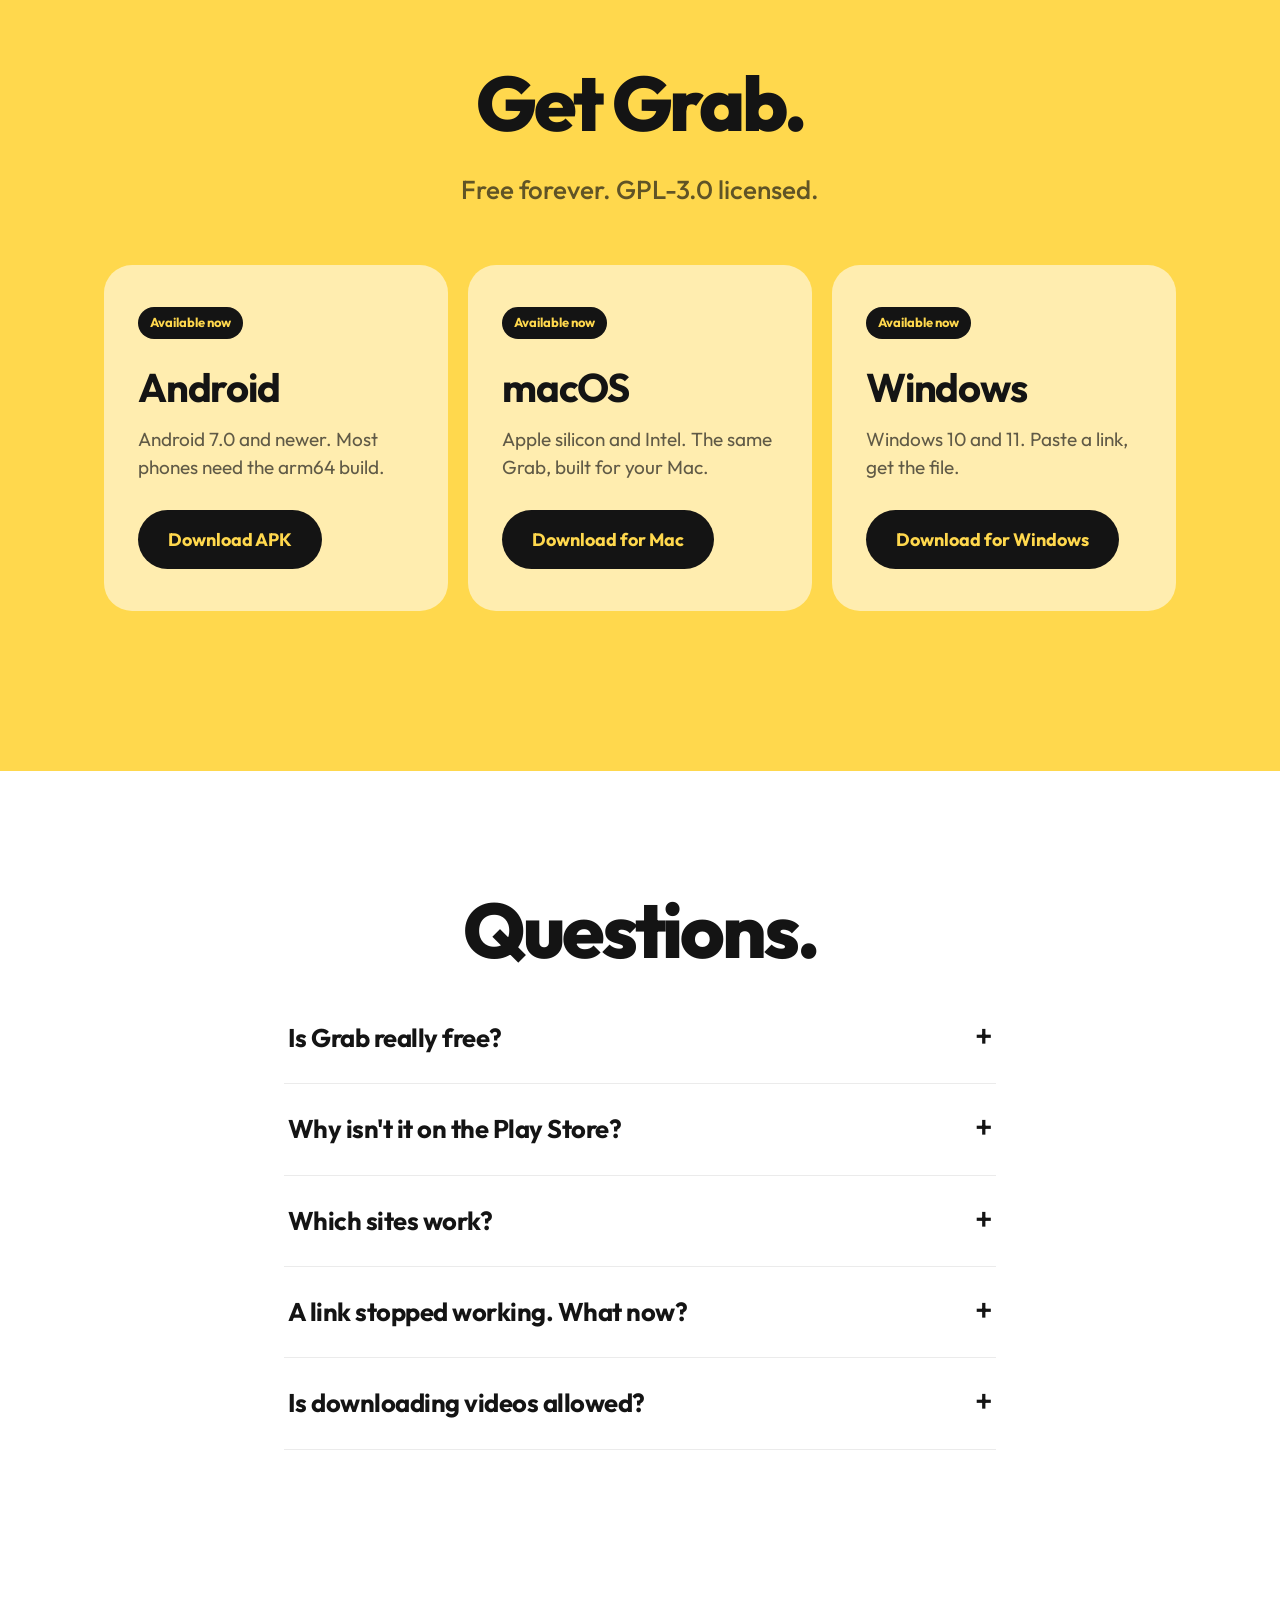
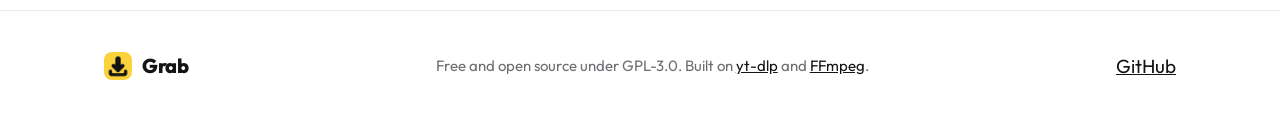
==== commit 064226d6: "Website: Mac and Windows downloads are live" ====
--- a/website/index.html
+++ b/website/index.html
@@ -34,12 +34,12 @@
     <section class="hero">
       <p class="eyebrow reveal">Free · Open source · No ads</p>
       <h1 class="display reveal">Paste a link.<br>Get the file.</h1>
-      <p class="lede reveal">Save video, audio and subtitles from TikTok, YouTube, Instagram, Pinterest and 1,800+ other sites. Beautifully simple, on your phone and soon on your computer.</p>
+      <p class="lede reveal">Save video, audio and subtitles from TikTok, YouTube, Instagram, Pinterest and 1,800+ other sites. Beautifully simple, on your phone and on your computer.</p>
       <div class="cta reveal">
         <a class="pill primary" id="hero-download" href="#download">Download Grab</a>
         <a class="pill ghost" href="https://github.com/Asta39/grab">View on GitHub</a>
       </div>
-      <p class="fine reveal" id="hero-note">Android 7.0 and newer. Windows and macOS coming soon.</p>
+      <p class="fine reveal" id="hero-note">Android 7.0+, macOS 12+ and Windows 10+.</p>
       <div class="hero-shot reveal">
         <img src="assets/banner.png" alt="Grab on three phones: Home, trimming a clip, and the Library" width="1100" height="690">
       </div>
@@ -123,16 +123,16 @@
             <a class="pill primary" href="https://github.com/Asta39/grab/releases/latest">Download APK</a>
           </article>
           <article class="platform reveal" data-os="mac">
-            <span class="badge soon">Coming soon</span>
+            <span class="badge">Available now</span>
             <h3>macOS</h3>
             <p>Apple silicon and Intel. The same Grab, built for your Mac.</p>
-            <a class="pill ghost" href="https://github.com/Asta39/grab/releases">Watch releases</a>
+            <a class="pill primary" href="https://github.com/Asta39/grab/releases/latest/download/grab-macos.dmg">Download for Mac</a>
           </article>
           <article class="platform reveal" data-os="windows">
-            <span class="badge soon">Coming soon</span>
+            <span class="badge">Available now</span>
             <h3>Windows</h3>
             <p>Windows 10 and 11. Paste a link, get the file.</p>
-            <a class="pill ghost" href="https://github.com/Asta39/grab/releases">Watch releases</a>
+            <a class="pill primary" href="https://github.com/Asta39/grab/releases/latest/download/grab-windows-x64.zip">Download for Windows</a>
           </article>
         </div>
       </div>
--- a/website/styles.css
+++ b/website/styles.css
@@ -95,29 +95,33 @@
 .pill.ghost:hover { background: var(--line); }
 .pill.small { padding: 9px 18px; font-size: 15px; background: var(--yellow); color: var(--ink); }
 
-/* Nav: frosted, like the app's dock. */
+/* Nav: a black notch hanging from the top edge. */
 .nav {
   position: sticky;
   top: 0;
   z-index: 10;
-  backdrop-filter: saturate(180%) blur(20px);
-  -webkit-backdrop-filter: saturate(180%) blur(20px);
-  background: color-mix(in srgb, var(--bg) 75%, transparent);
-  border-bottom: 1px solid var(--line);
+  display: flex;
+  justify-content: center;
+  pointer-events: none;
 }
 .nav-inner {
-  max-width: var(--wrap);
-  margin: 0 auto;
-  padding: 12px 24px;
+  pointer-events: auto;
+  width: min(760px, calc(100% - 32px));
+  padding: 10px 14px 10px 22px;
   display: flex;
   align-items: center;
   justify-content: space-between;
-}
-.brand { display: flex; align-items: center; gap: 10px; font-weight: 800; font-size: 22px; text-decoration: none; letter-spacing: -0.02em; }
-.brand img { border-radius: 9px; }
-.nav nav { display: flex; align-items: center; gap: 28px; }
-.nav nav a { text-decoration: none; font-size: 15px; font-weight: 600; color: var(--muted); }
-.nav nav a:hover { color: var(--text); }
+  gap: 24px;
+  background: #000;
+  color: #fff;
+  border-radius: 0 0 26px 26px;
+  box-shadow: 0 12px 30px -12px rgba(0, 0, 0, 0.45);
+}
+.brand { display: flex; align-items: center; gap: 10px; font-weight: 800; font-size: 20px; text-decoration: none; letter-spacing: -0.02em; color: #fff; }
+.brand img { border-radius: 8px; width: 28px; height: 28px; }
+.nav nav { display: flex; align-items: center; gap: 24px; }
+.nav nav a { text-decoration: none; font-size: 15px; font-weight: 600; color: rgba(255, 255, 255, 0.65); transition: color 0.15s; }
+.nav nav a:hover { color: #fff; }
 .nav nav a.pill { color: var(--ink); }
 
 /* Hero */
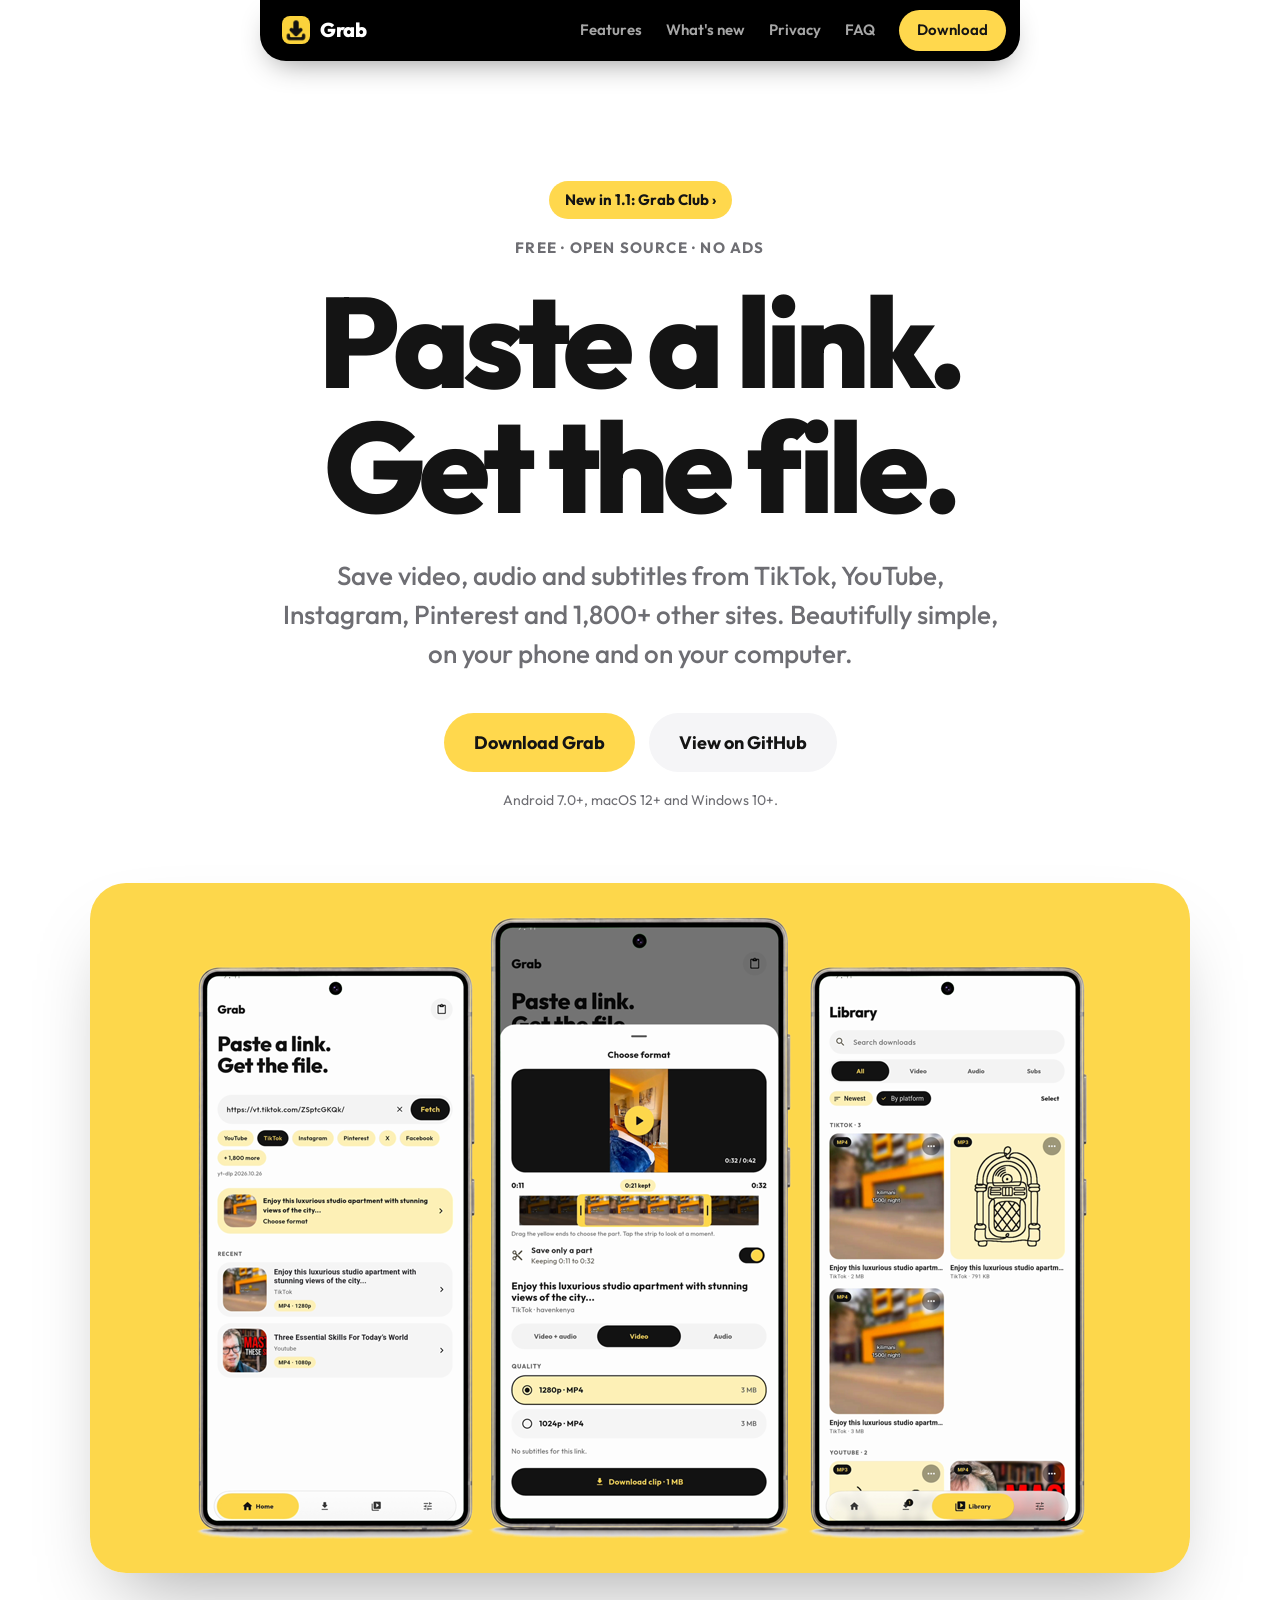
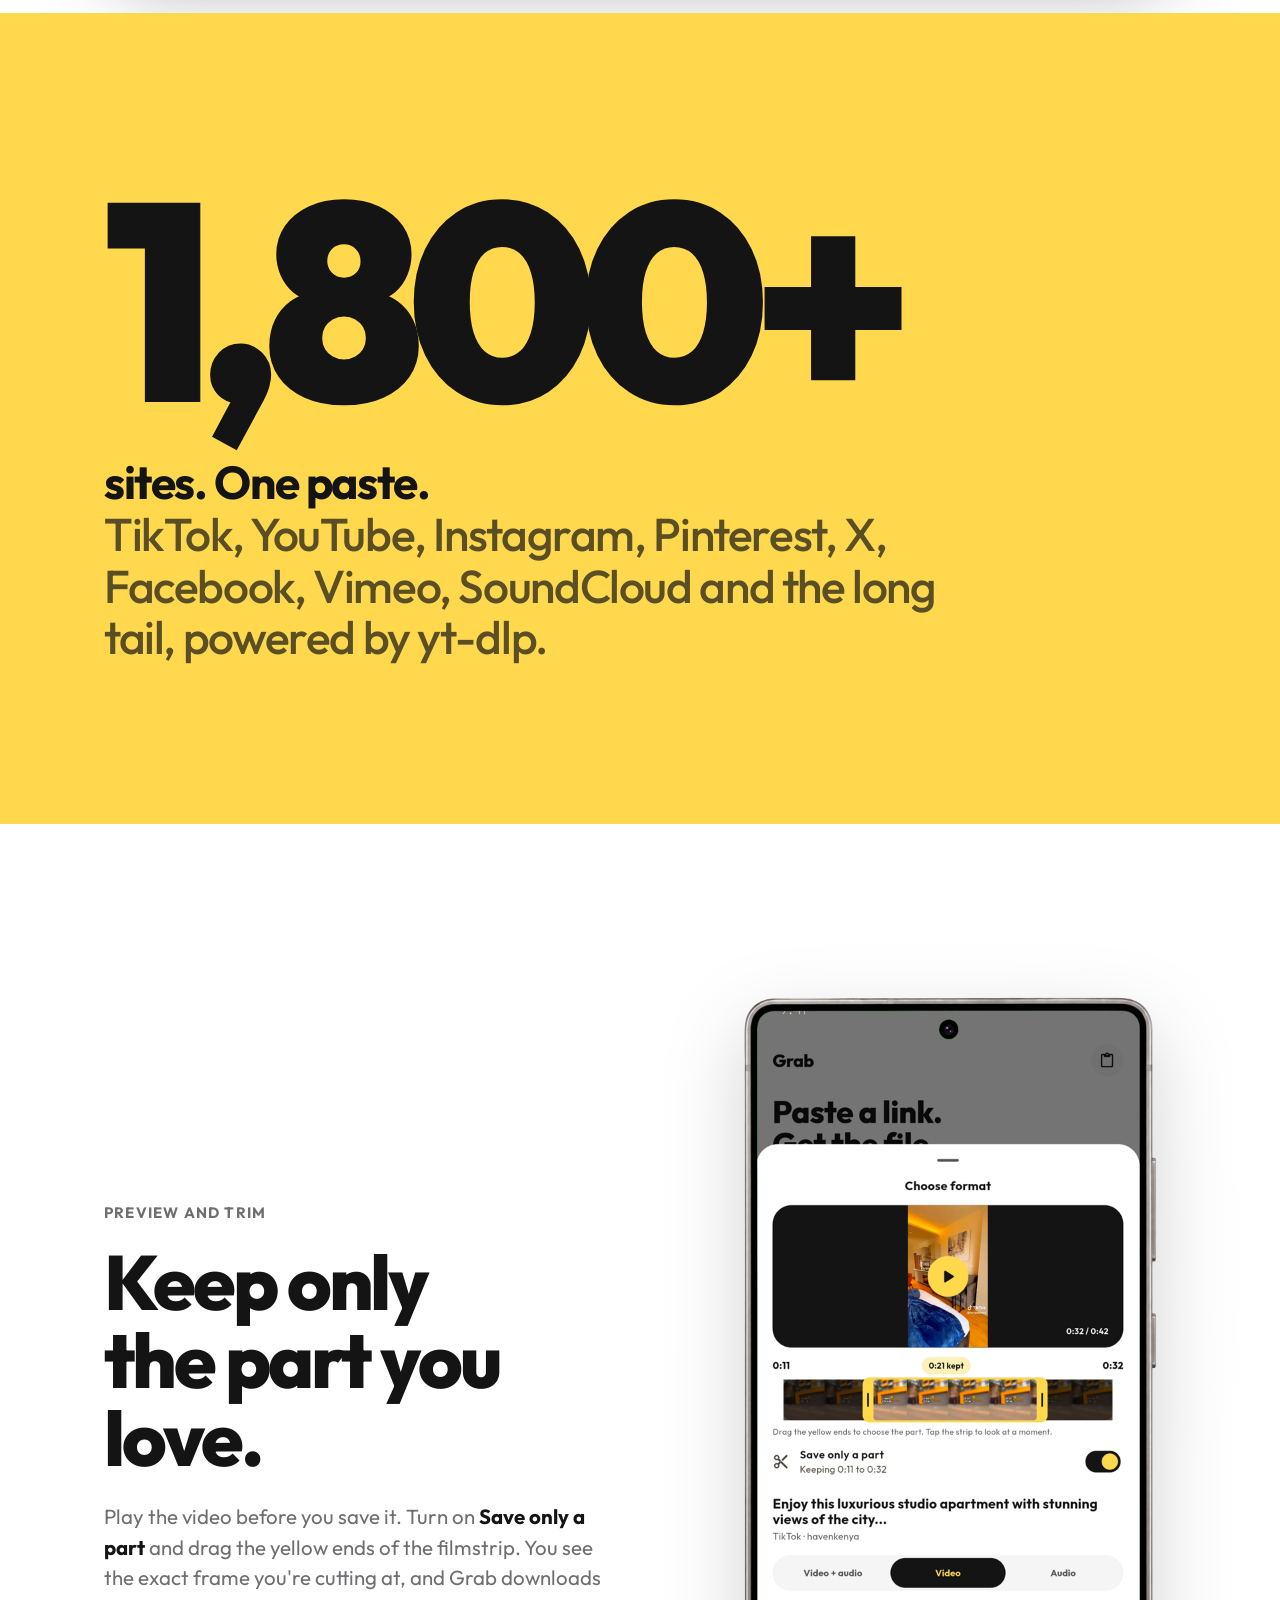
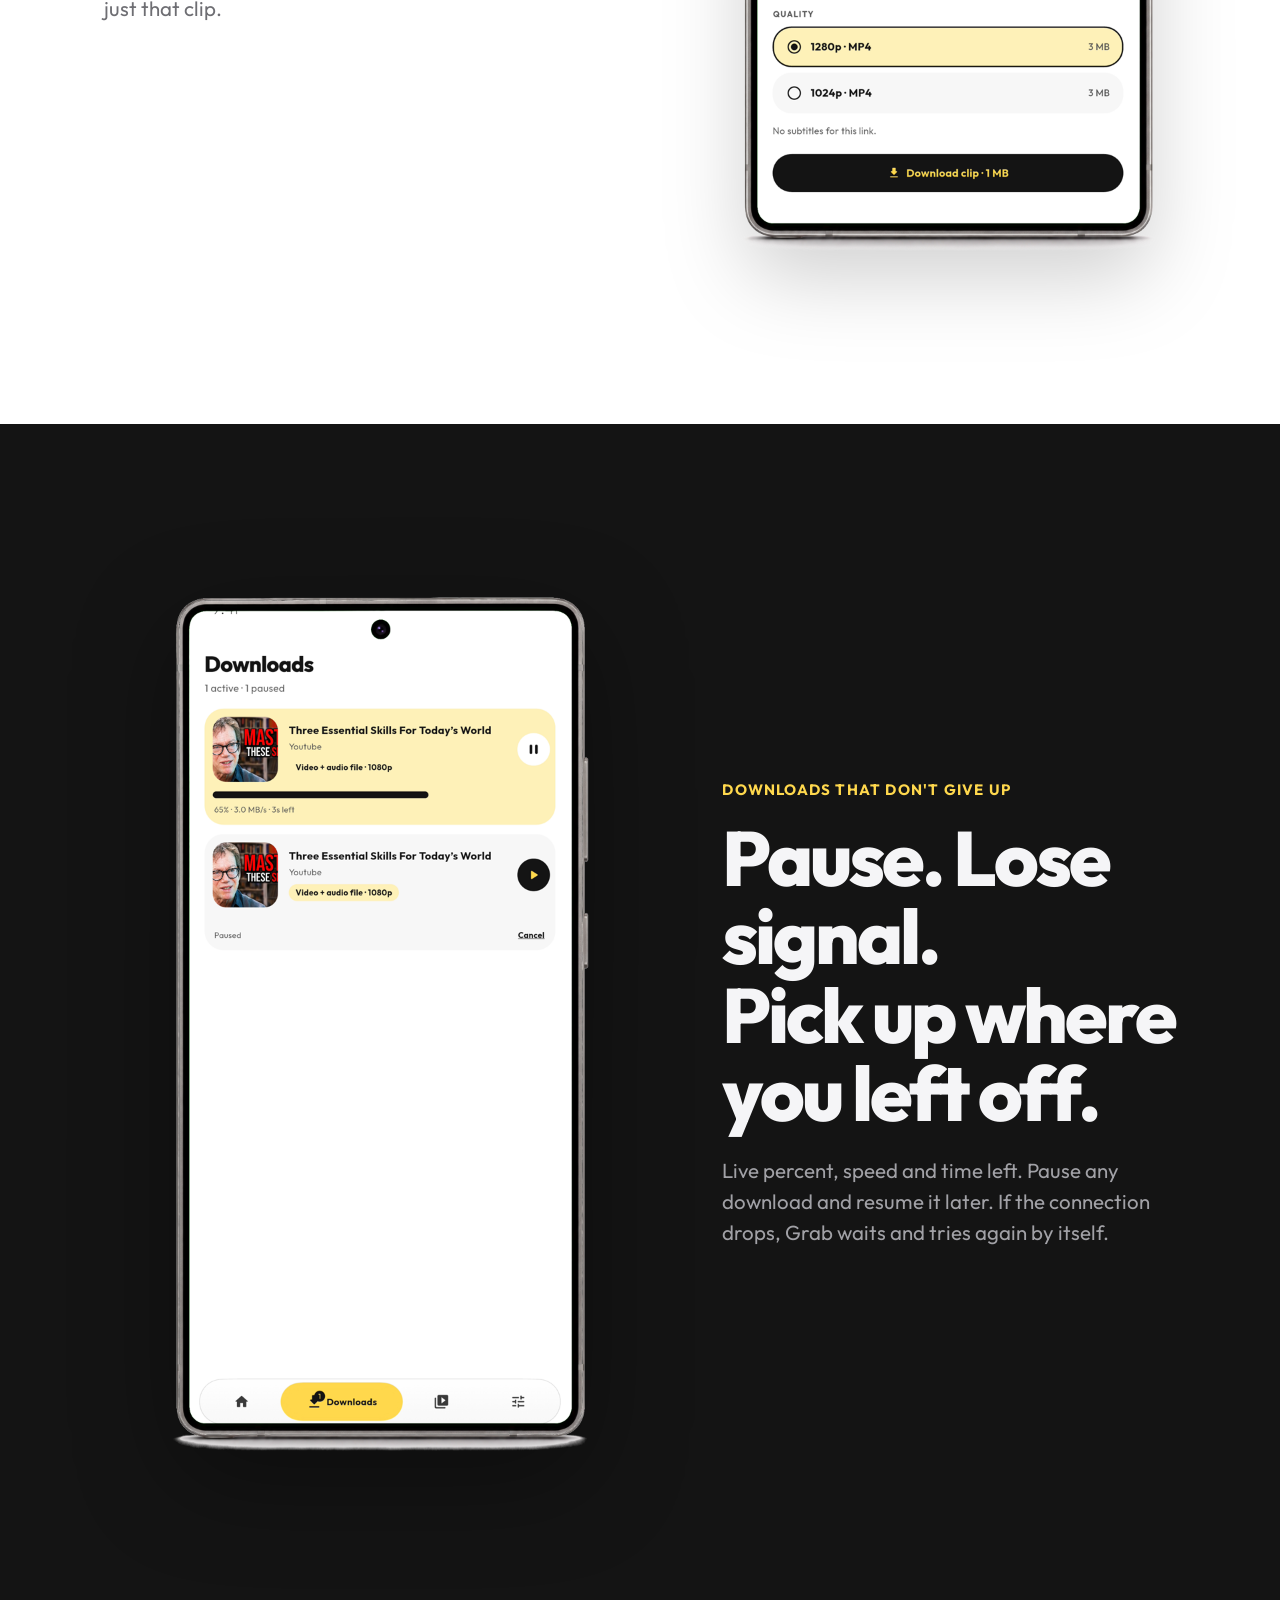
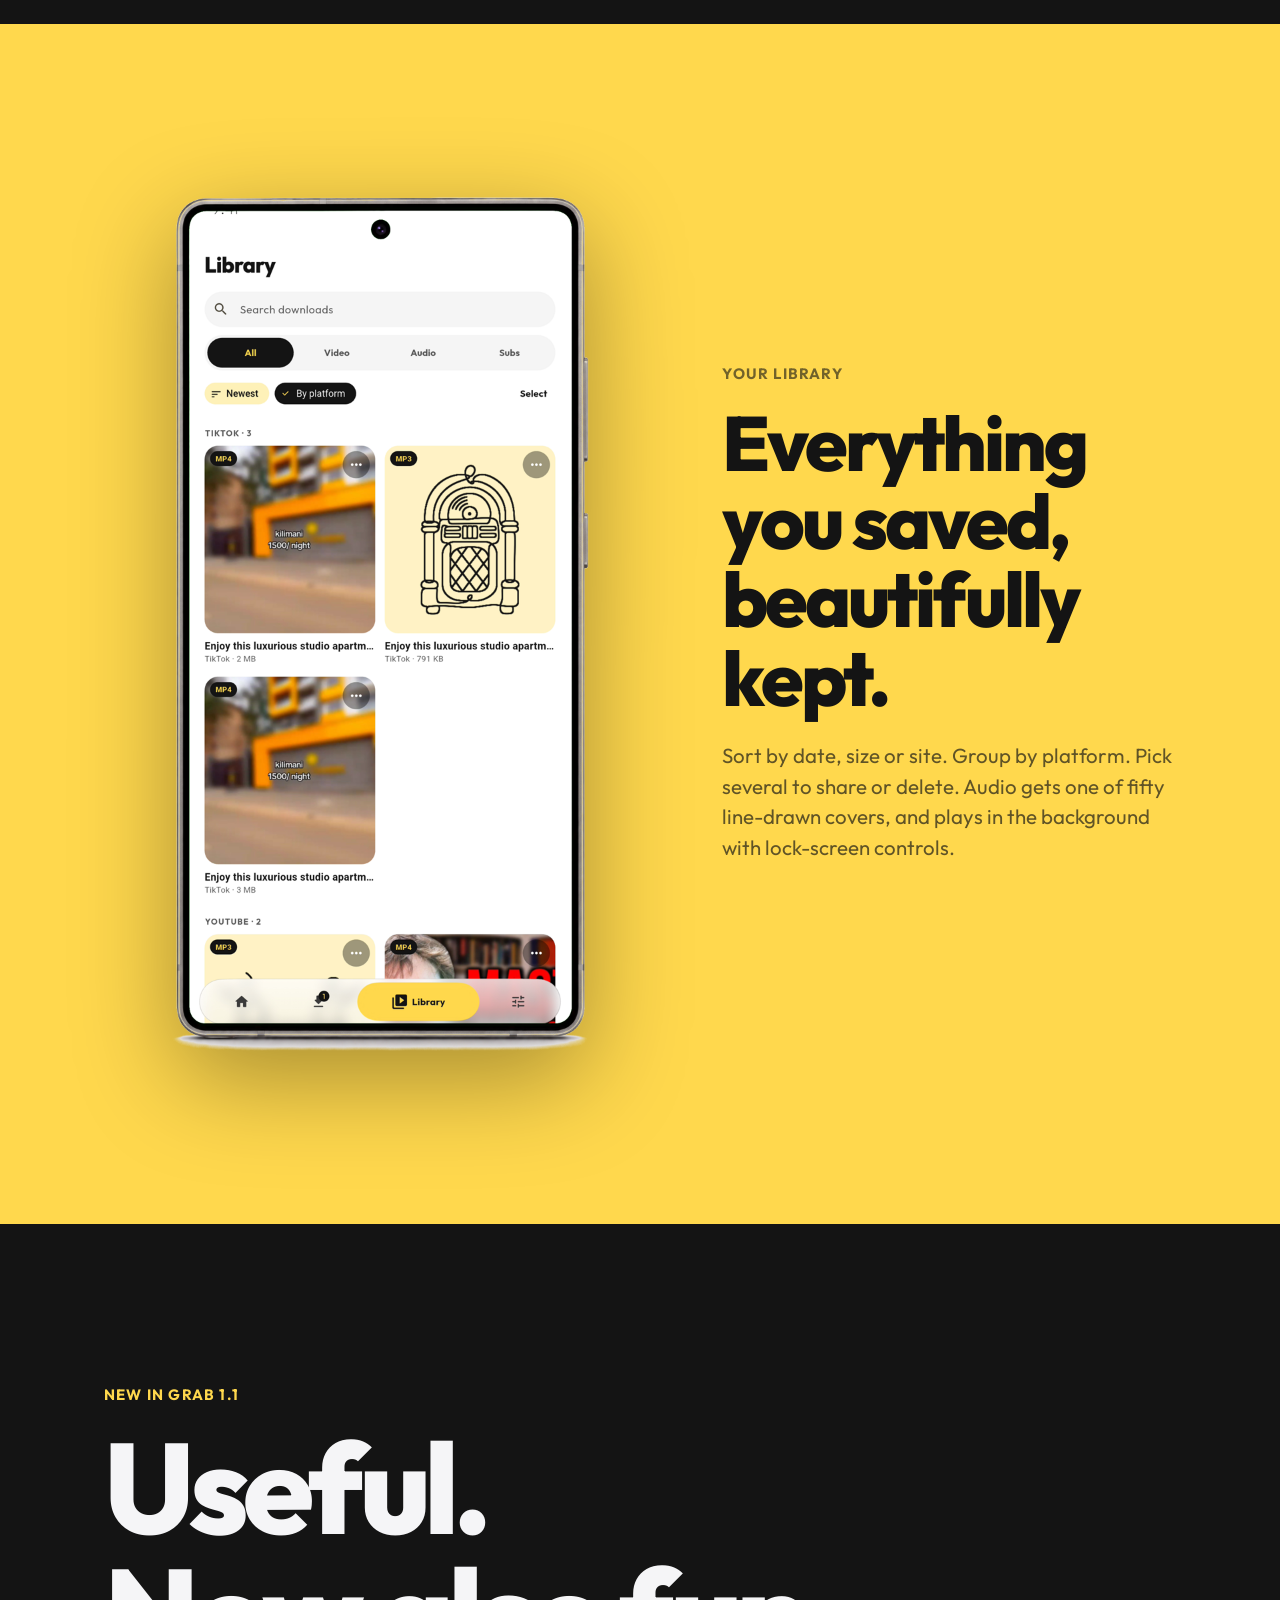
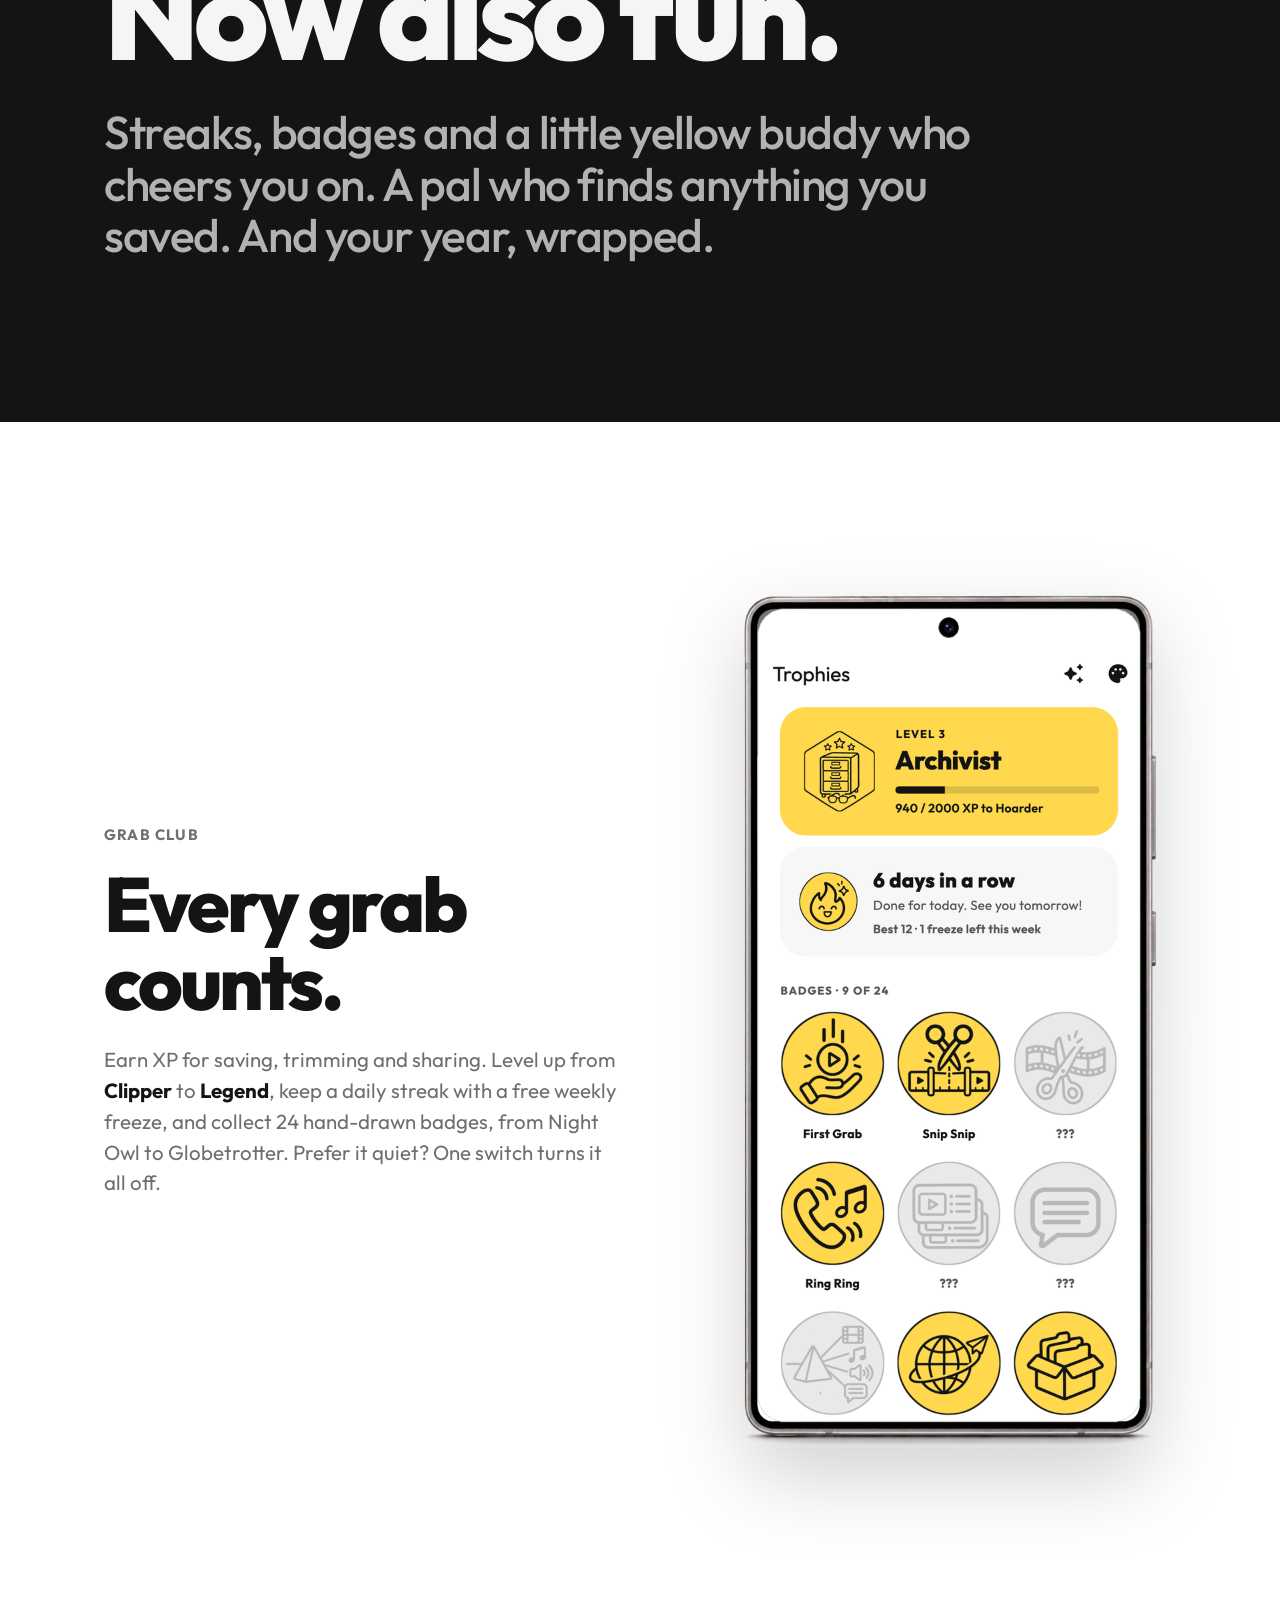
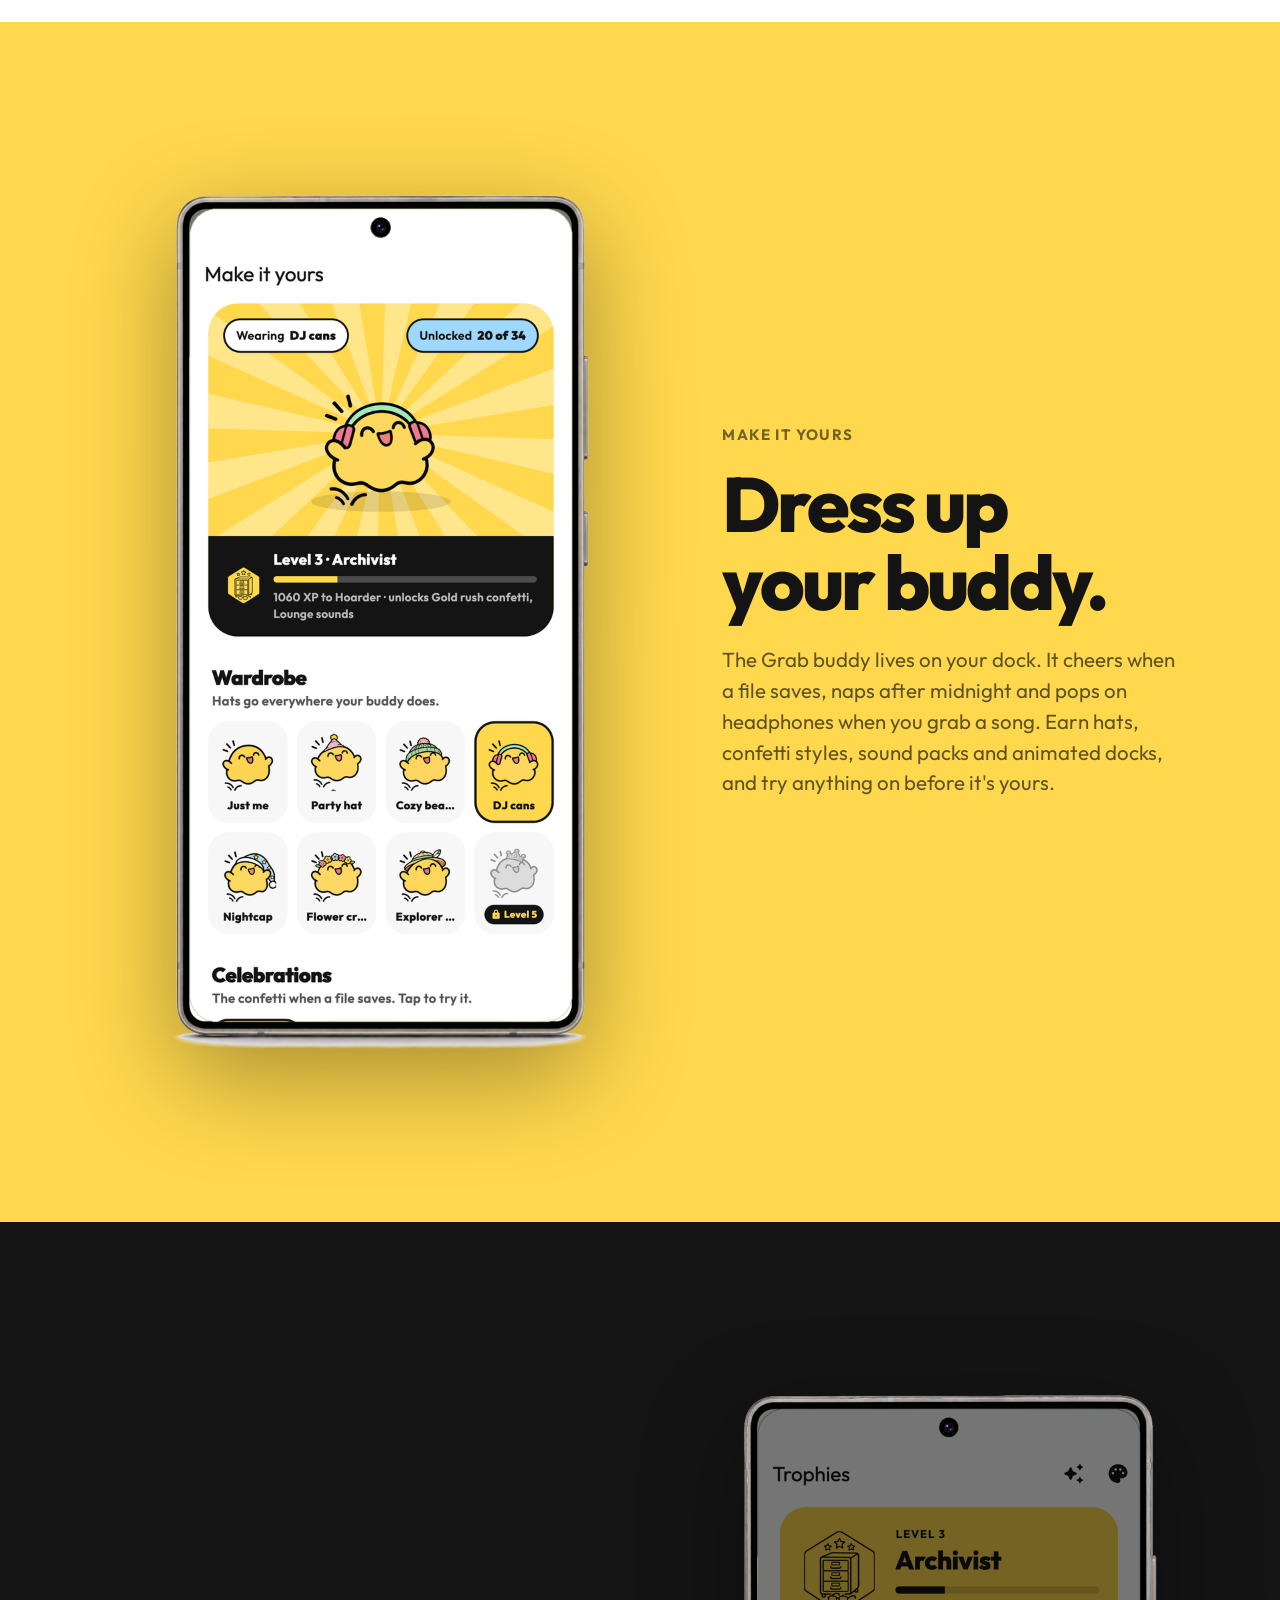
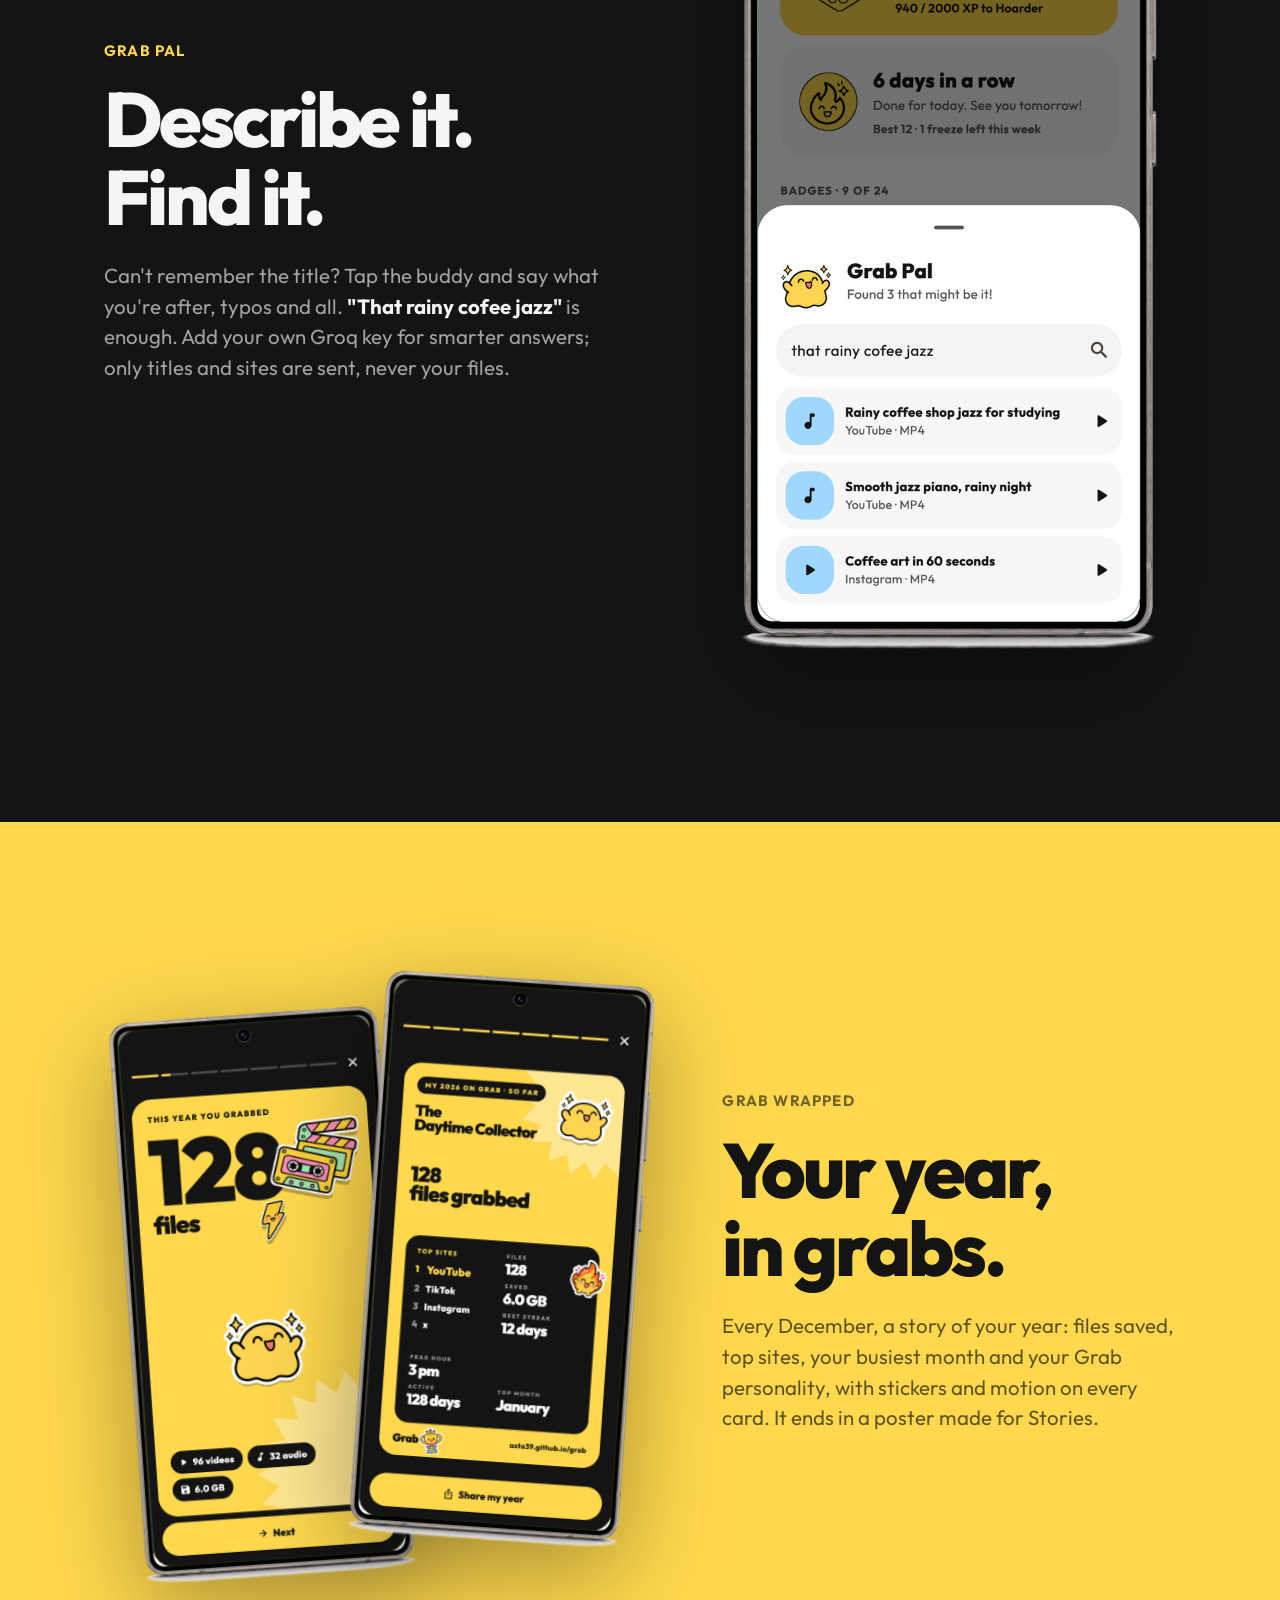
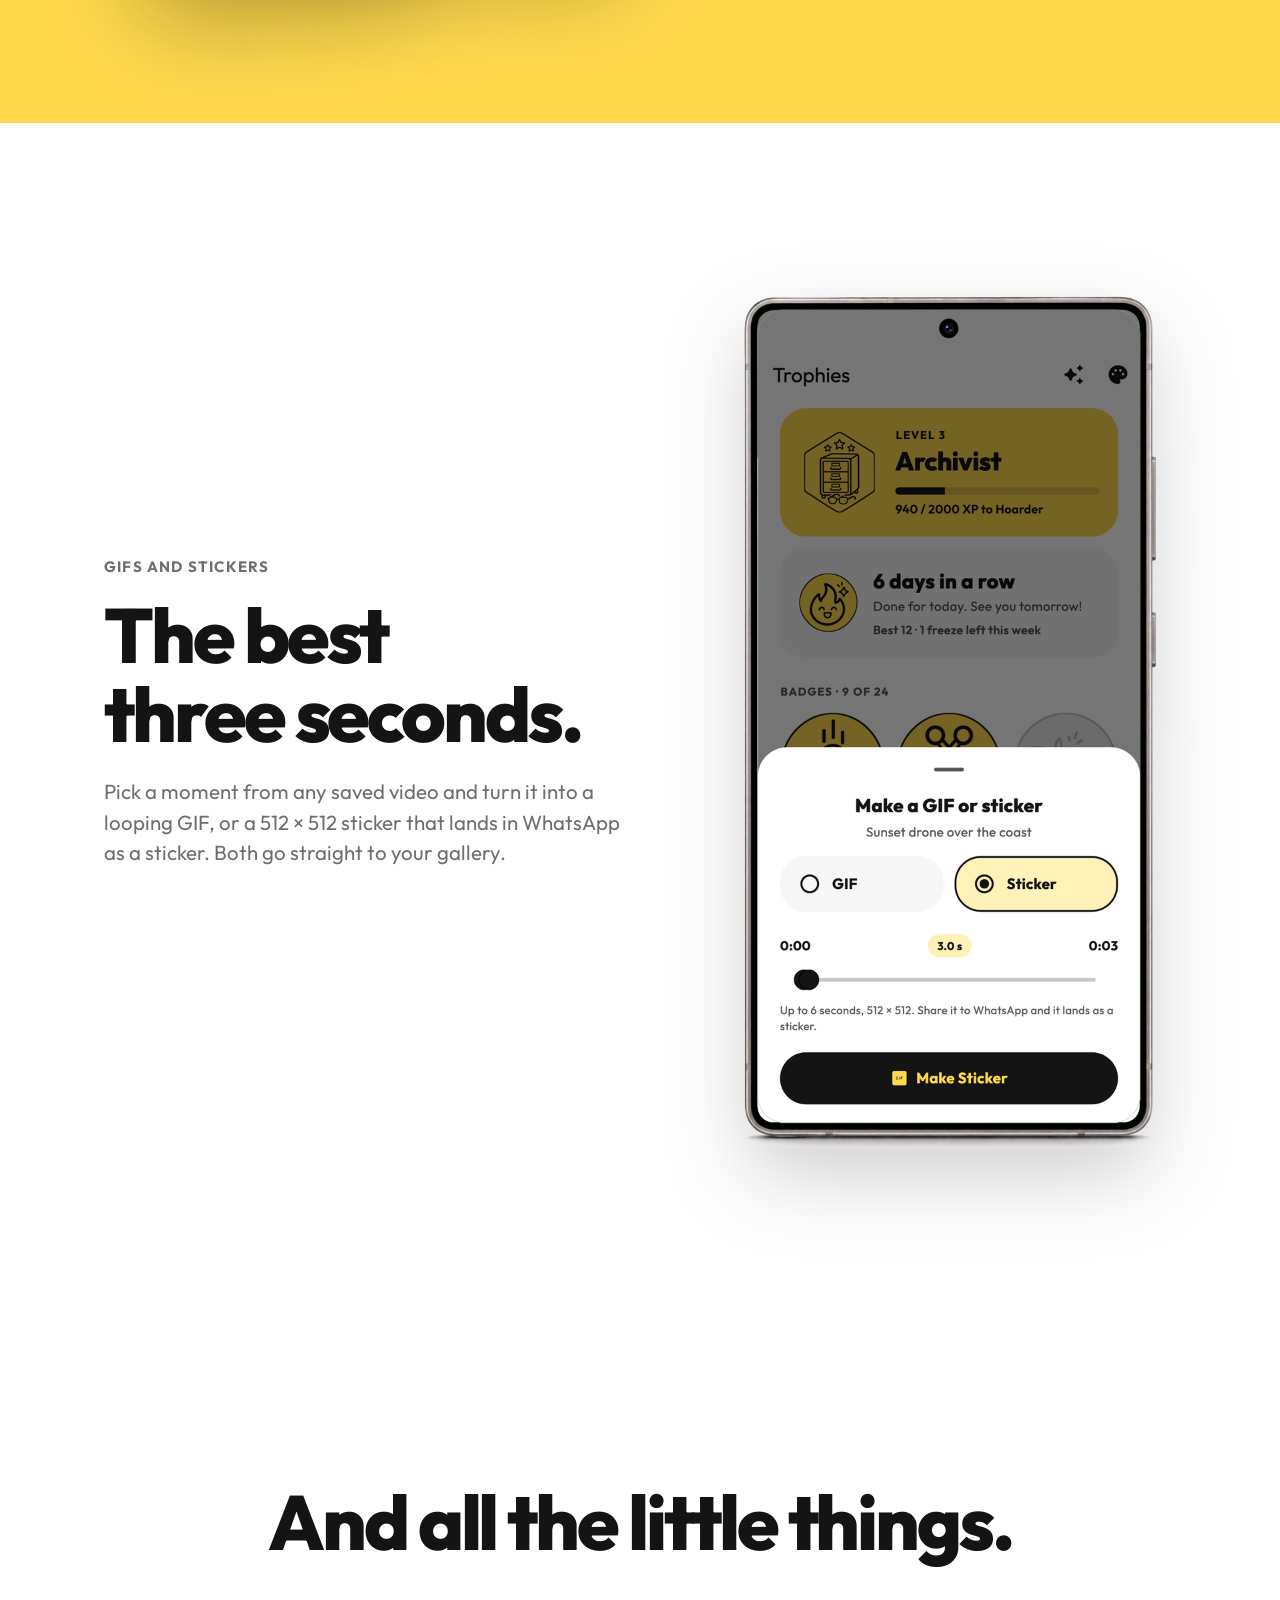
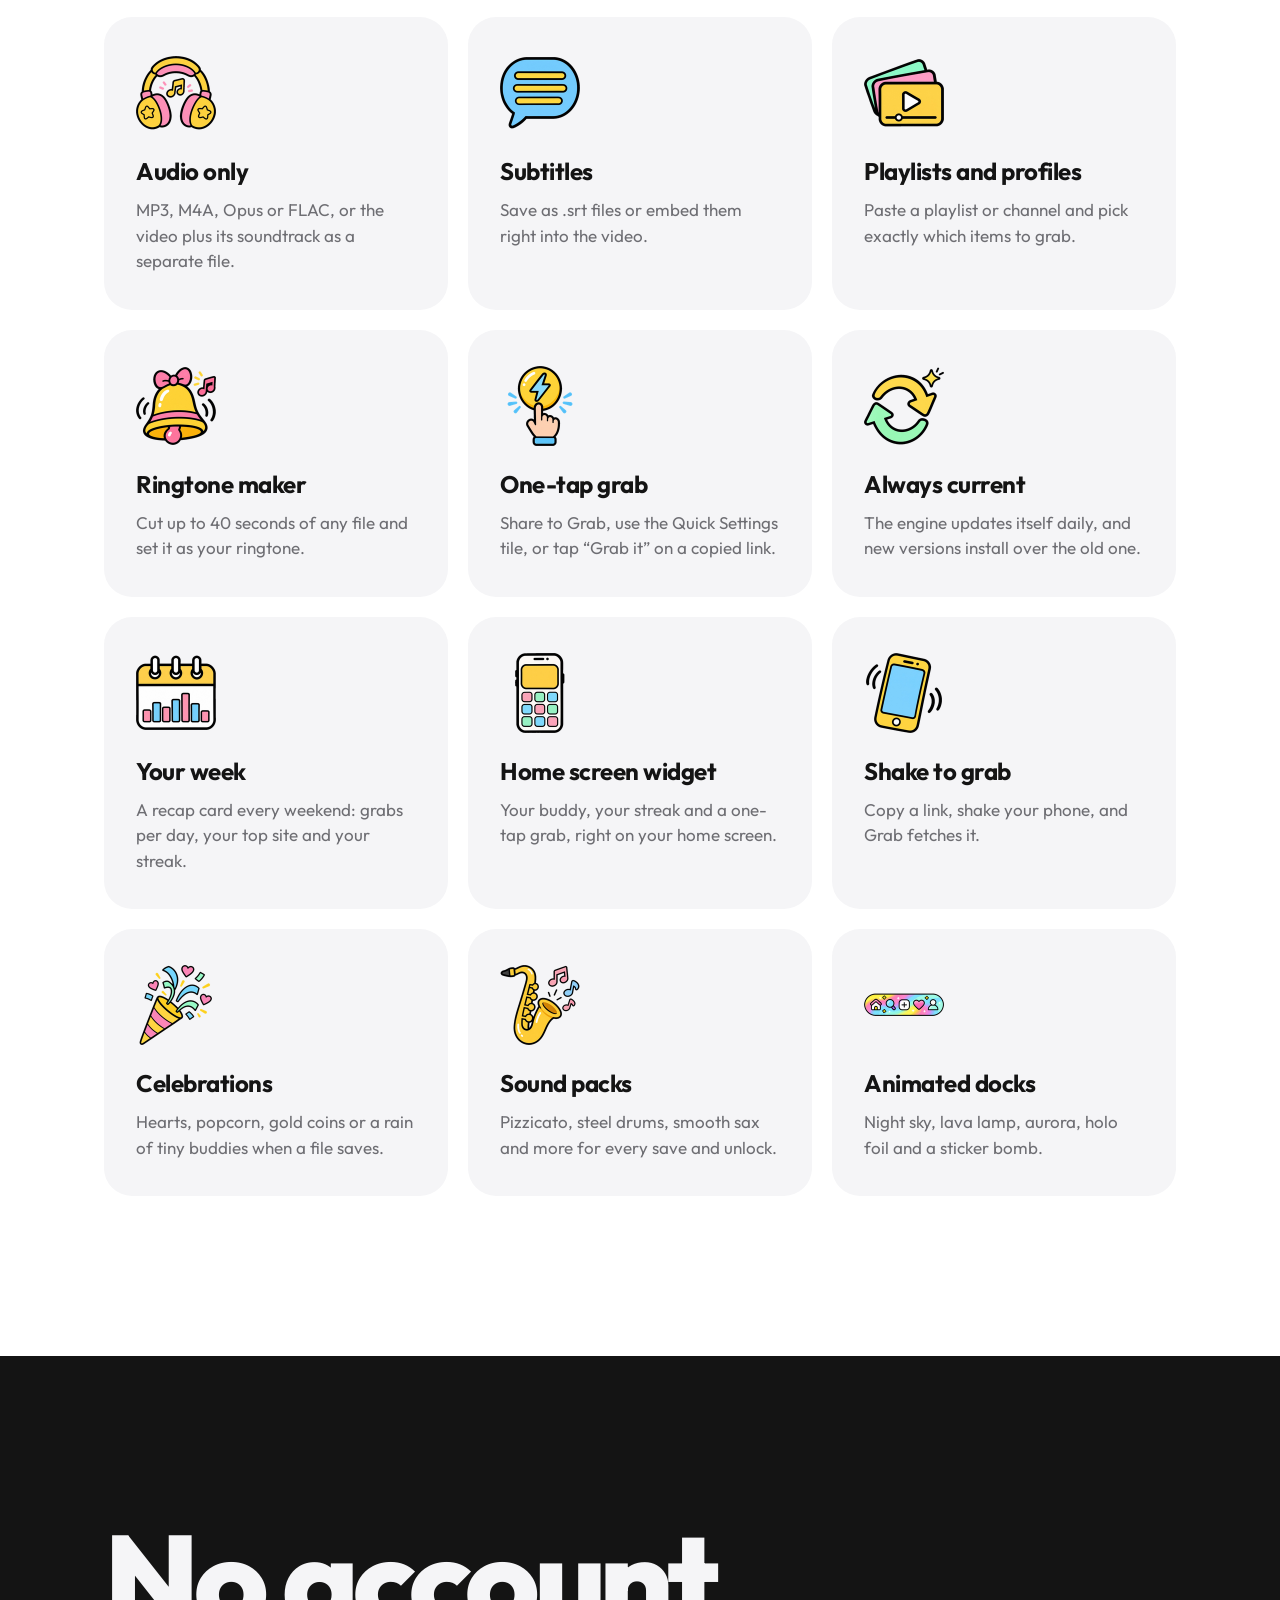
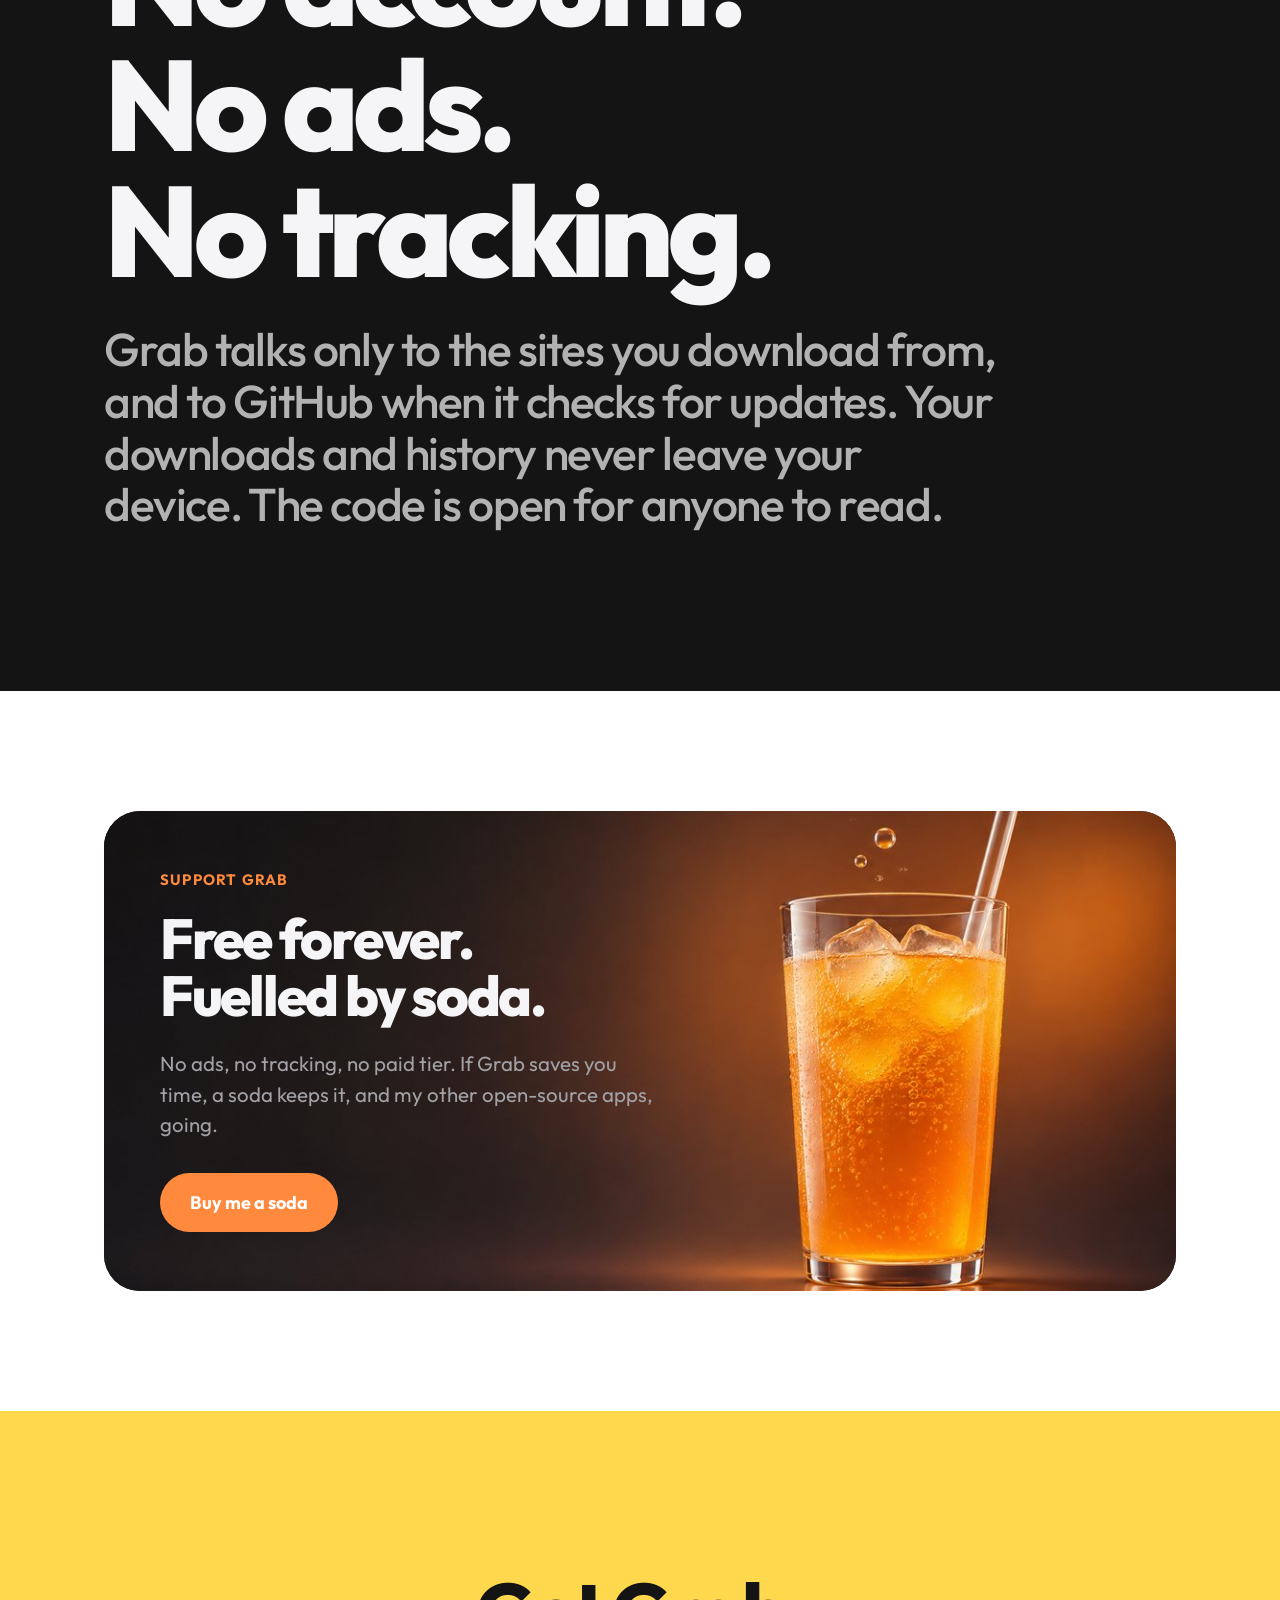
==== commit 7348b572: "Grab 1.1.1: What's new, feedback, backups and desktop clips - What's new tour after updating, with b" ====
--- a/website/index.html
+++ b/website/index.html
@@ -22,6 +22,7 @@
       <a class="brand" href="#top"><img src="assets/icon.png" alt="" width="32" height="32"> Grab</a>
       <nav aria-label="Main">
         <a href="#features">Features</a>
+        <a href="#new">What's new</a>
         <a href="#privacy">Privacy</a>
         <a href="#faq">FAQ</a>
         <a class="pill small" href="#download">Download</a>
@@ -32,6 +33,7 @@
   <main id="top">
     <!-- Hero -->
     <section class="hero">
+      <p class="eyebrow reveal"><a class="new-pill" href="#new">New in 1.1: Grab Club</a></p>
       <p class="eyebrow reveal">Free · Open source · No ads</p>
       <h1 class="display reveal">Paste a link.<br>Get the file.</h1>
       <p class="lede reveal">Save video, audio and subtitles from TikTok, YouTube, Instagram, Pinterest and 1,800+ other sites. Beautifully simple, on your phone and on your computer.</p>
@@ -87,17 +89,90 @@
       </div>
     </section>
 
+    <!-- New in 1.1 -->
+    <section class="statement bg-ink" id="new">
+      <div class="wrap">
+        <p class="eyebrow reveal">New in Grab 1.1</p>
+        <h2 class="display reveal">Useful.<br>Now also fun.</h2>
+        <p class="statement-text reveal"><span class="soft">Streaks, badges and a little yellow buddy who cheers you on. A pal who finds anything you saved. And your year, wrapped.</span></p>
+      </div>
+    </section>
+
+    <section class="feature">
+      <div class="wrap split">
+        <div class="copy reveal">
+          <p class="eyebrow">Grab Club</p>
+          <h2 class="headline">Every grab<br>counts.</h2>
+          <p class="body">Earn XP for saving, trimming and sharing. Level up from <b>Clipper</b> to <b>Legend</b>, keep a daily streak with a free weekly freeze, and collect 24 hand-drawn badges, from Night Owl to Globetrotter. Prefer it quiet? One switch turns it all off.</p>
+        </div>
+        <div class="shot reveal"><img src="assets/club.png" alt="Trophies: level, streak and badges" loading="lazy" width="630" height="1320"></div>
+      </div>
+    </section>
+
+    <section class="feature bg-yellow">
+      <div class="wrap split reverse">
+        <div class="copy reveal">
+          <p class="eyebrow">Make it yours</p>
+          <h2 class="headline">Dress up<br>your buddy.</h2>
+          <p class="body">The Grab buddy lives on your dock. It cheers when a file saves, naps after midnight and pops on headphones when you grab a song. Earn hats, confetti styles, sound packs and animated docks, and try anything on before it's yours.</p>
+        </div>
+        <div class="shot reveal"><img src="assets/customize.png" alt="Make it yours: the buddy wearing headphones, and the wardrobe of hats" loading="lazy" width="630" height="1320"></div>
+      </div>
+    </section>
+
+    <section class="feature bg-ink">
+      <div class="wrap split">
+        <div class="copy reveal">
+          <p class="eyebrow">Grab Pal</p>
+          <h2 class="headline">Describe it.<br>Find it.</h2>
+          <p class="body">Can't remember the title? Tap the buddy and say what you're after, typos and all. <b>"That rainy cofee jazz"</b> is enough. Add your own Groq key for smarter answers; only titles and sites are sent, never your files.</p>
+        </div>
+        <div class="shot reveal"><img src="assets/pal.png" alt="Grab Pal finding rainy coffee jazz from a misspelt search" loading="lazy" width="630" height="1320"></div>
+      </div>
+    </section>
+
+    <section class="feature bg-yellow">
+      <div class="wrap split reverse">
+        <div class="copy reveal">
+          <p class="eyebrow">Grab Wrapped</p>
+          <h2 class="headline">Your year,<br>in grabs.</h2>
+          <p class="body">Every December, a story of your year: files saved, top sites, your busiest month and your Grab personality, with stickers and motion on every card. It ends in a poster made for Stories.</p>
+        </div>
+        <div class="shot duo reveal">
+          <img src="assets/wrapped-files.png" alt="Wrapped: 128 files grabbed" loading="lazy" width="630" height="1320">
+          <img src="assets/wrapped.png" alt="Wrapped poster to share" loading="lazy" width="630" height="1320">
+        </div>
+      </div>
+    </section>
+
+    <section class="feature">
+      <div class="wrap split">
+        <div class="copy reveal">
+          <p class="eyebrow">GIFs and stickers</p>
+          <h2 class="headline">The best<br>three seconds.</h2>
+          <p class="body">Pick a moment from any saved video and turn it into a looping GIF, or a 512 × 512 sticker that lands in WhatsApp as a sticker. Both go straight to your gallery.</p>
+        </div>
+        <div class="shot reveal"><img src="assets/clip.png" alt="Make a GIF or sticker from a saved video" loading="lazy" width="630" height="1320"></div>
+      </div>
+    </section>
+
     <!-- Grid -->
     <section class="grid-section">
       <div class="wrap">
         <h2 class="headline center reveal">And all the little things.</h2>
         <div class="grid">
-          <article class="tile reveal"><span class="ico" aria-hidden="true">🎧</span><h3>Audio only</h3><p>MP3, M4A, Opus or FLAC, or the video plus its soundtrack as a separate file.</p></article>
-          <article class="tile reveal"><span class="ico" aria-hidden="true">💬</span><h3>Subtitles</h3><p>Save as .srt files or embed them right into the video.</p></article>
-          <article class="tile reveal"><span class="ico" aria-hidden="true">📚</span><h3>Playlists and profiles</h3><p>Paste a playlist or channel and pick exactly which items to grab.</p></article>
-          <article class="tile reveal"><span class="ico" aria-hidden="true">🔔</span><h3>Ringtone maker</h3><p>Cut up to 40 seconds of any file and set it as your ringtone.</p></article>
-          <article class="tile reveal"><span class="ico" aria-hidden="true">⚡</span><h3>One-tap grab</h3><p>Share to Grab, use the Quick Settings tile, or tap “Grab it” on a copied link.</p></article>
-          <article class="tile reveal"><span class="ico" aria-hidden="true">🔄</span><h3>Always current</h3><p>The engine updates itself daily, and new versions install over the old one.</p></article>
+          <article class="tile reveal"><img class="ico" src="assets/icons/audio.png" alt="" width="80" height="80" loading="lazy"><h3>Audio only</h3><p>MP3, M4A, Opus or FLAC, or the video plus its soundtrack as a separate file.</p></article>
+          <article class="tile reveal"><img class="ico" src="assets/icons/subtitles.png" alt="" width="80" height="80" loading="lazy"><h3>Subtitles</h3><p>Save as .srt files or embed them right into the video.</p></article>
+          <article class="tile reveal"><img class="ico" src="assets/icons/playlists.png" alt="" width="80" height="80" loading="lazy"><h3>Playlists and profiles</h3><p>Paste a playlist or channel and pick exactly which items to grab.</p></article>
+          <article class="tile reveal"><img class="ico" src="assets/icons/ringtone.png" alt="" width="80" height="80" loading="lazy"><h3>Ringtone maker</h3><p>Cut up to 40 seconds of any file and set it as your ringtone.</p></article>
+          <article class="tile reveal"><img class="ico" src="assets/icons/onetap.png" alt="" width="80" height="80" loading="lazy"><h3>One-tap grab</h3><p>Share to Grab, use the Quick Settings tile, or tap “Grab it” on a copied link.</p></article>
+          <article class="tile reveal"><img class="ico" src="assets/icons/current.png" alt="" width="80" height="80" loading="lazy"><h3>Always current</h3><p>The engine updates itself daily, and new versions install over the old one.</p></article>
+          <article class="tile reveal"><img class="ico" src="assets/icons/week.png" alt="" width="80" height="80" loading="lazy"><h3>Your week</h3><p>A recap card every weekend: grabs per day, your top site and your streak.</p></article>
+          <article class="tile reveal"><img class="ico" src="assets/icons/widget.png" alt="" width="80" height="80" loading="lazy"><h3>Home screen widget</h3><p>Your buddy, your streak and a one-tap grab, right on your home screen.</p></article>
+          <article class="tile reveal"><img class="ico" src="assets/icons/shake.png" alt="" width="80" height="80" loading="lazy"><h3>Shake to grab</h3><p>Copy a link, shake your phone, and Grab fetches it.</p></article>
+          <article class="tile reveal"><img class="ico" src="assets/icons/celebrations.png" alt="" width="80" height="80" loading="lazy"><h3>Celebrations</h3><p>Hearts, popcorn, gold coins or a rain of tiny buddies when a file saves.</p></article>
+          <article class="tile reveal"><img class="ico" src="assets/icons/sounds.png" alt="" width="80" height="80" loading="lazy"><h3>Sound packs</h3><p>Pizzicato, steel drums, smooth sax and more for every save and unlock.</p></article>
+          <article class="tile reveal"><img class="ico" src="assets/icons/docks.png" alt="" width="80" height="80" loading="lazy"><h3>Animated docks</h3><p>Night sky, lava lamp, aurora, holo foil and a sticker bomb.</p></article>
         </div>
       </div>
     </section>
@@ -107,6 +182,21 @@
       <div class="wrap">
         <h2 class="display reveal">No account.<br>No ads.<br>No tracking.</h2>
         <p class="statement-text reveal"><span class="soft">Grab talks only to the sites you download from, and to GitHub when it checks for updates. Your downloads and history never leave your device. The code is open for anyone to read.</span></p>
+      </div>
+    </section>
+
+    <!-- Support -->
+    <section class="support" id="support">
+      <div class="wrap">
+        <a class="support-card reveal" href="https://buymesoda.com/TI6ooK66tVZuouHKmIeUnxE4Zey2">
+          <img src="assets/support-banner.jpg" alt="" loading="lazy" width="1500" height="500">
+          <div class="support-copy">
+            <p class="eyebrow">Support Grab</p>
+            <h2 class="headline">Free forever.<br>Fuelled by soda.</h2>
+            <p class="body">No ads, no tracking, no paid tier. If Grab saves you time, a soda keeps it, and my other open-source apps, going.</p>
+            <span class="pill soda">Buy me a soda</span>
+          </div>
+        </a>
       </div>
     </section>
 
@@ -149,13 +239,89 @@
         <details class="reveal"><summary>Is downloading videos allowed?</summary><p>Download only what you have the right to save, and respect creators and each site's terms. Grab isn't affiliated with any site it supports.</p></details>
       </div>
     </section>
+    <!-- Changelog -->
+    <section class="changelog bg-soft" id="changelog">
+      <div class="wrap narrow">
+        <h2 class="headline center reveal">Changelog.</h2>
+        <p class="lede center reveal">Every version of Grab, and what came with it.</p>
+
+        <article class="release reveal">
+          <header>
+            <span class="badge">Latest</span>
+            <h3>Grab 1.1.1</h3>
+            <time datetime="2026-11-24">24 November 2026</time>
+          </header>
+          <p class="release-lede">Find what's new, tell us what's wrong, and keep your progress safe.</p>
+          <ul>
+            <li>An illustrated What's new tour after updating</li>
+            <li>Report a problem and Suggest a feature, right from Settings</li>
+            <li>Back up and restore your Grab Club progress</li>
+            <li>GIFs and stickers on Mac and Windows too</li>
+            <li>Nicely formatted update notes, and a way to support Grab</li>
+          </ul>
+          <a class="release-link" href="https://github.com/Asta39/grab/releases/tag/v1.1.1">Release notes and downloads</a>
+        </article>
+
+        <article class="release reveal">
+          <header>
+            <h3>Grab 1.1.0</h3>
+            <time datetime="2026-11-24">24 November 2026</time>
+          </header>
+          <p class="release-lede">The fun update: Grab Club, a buddy who cheers you on, and new ways to use what you save.</p>
+          <h4>Grab Club</h4>
+          <ul>
+            <li>Streaks with a weekly freeze, XP, five levels and 24 badges, all in Trophies</li>
+            <li>A celebration and a sound when you unlock something, and confetti at file milestones</li>
+            <li>A Playful mode switch that turns it all off</li>
+          </ul>
+          <h4>The Grab buddy and Make it yours</h4>
+          <ul>
+            <li>A buddy on the dock who reacts to what you grab, with eight hats drawn in every mood</li>
+            <li>Six celebrations, nine sound packs, eight docks (some animated) and audio cover styles to earn</li>
+            <li>Try on anything locked before you earn it</li>
+          </ul>
+          <h4>New tools</h4>
+          <ul>
+            <li>Grab Pal: describe what you're looking for and it finds it in your library</li>
+            <li>Make a GIF or a WhatsApp sticker from any saved video (Android)</li>
+            <li>Grab Wrapped, your year as a story, and a weekly recap card</li>
+            <li>Home screen widget and shake to grab (Android)</li>
+          </ul>
+          <h4>Fixes</h4>
+          <ul>
+            <li>Opening a saved song, or a video the phone can't decode, no longer closes Grab on Android</li>
+          </ul>
+          <a class="release-link" href="https://github.com/Asta39/grab/releases/tag/v1.1.0">Release notes and downloads</a>
+        </article>
+
+        <article class="release reveal">
+          <header>
+            <h3>Grab 1.0.0</h3>
+            <time datetime="2026-11-17">17 November 2026</time>
+          </header>
+          <p class="release-lede">The first release: paste a link, get the file.</p>
+          <ul>
+            <li>Video + audio, video, audio only or subtitles from 1,800+ sites, with sizes shown up front</li>
+            <li>Preview a video and trim it before you save</li>
+            <li>Pause and resume, automatic retry, live speed and time left</li>
+            <li>Playlists and profiles: pick which items to grab</li>
+            <li>Library with sorting, grouping by platform, multi-select and a background audio player</li>
+            <li>Ringtone maker, custom save folder and file names</li>
+            <li>The download engine updates itself daily; new versions install over the old one</li>
+            <li>Android, macOS and Windows</li>
+          </ul>
+          <a class="release-link" href="https://github.com/Asta39/grab/releases/tag/v1.0.0">Release notes and downloads</a>
+        </article>
+      </div>
+    </section>
+
   </main>
 
   <footer class="footer">
     <div class="wrap footer-inner">
       <a class="brand" href="#top"><img src="assets/icon.png" alt="" width="28" height="28"> Grab</a>
       <p>Free and open source under GPL-3.0. Built on <a href="https://github.com/yt-dlp/yt-dlp">yt-dlp</a> and <a href="https://ffmpeg.org">FFmpeg</a>.</p>
-      <a href="https://github.com/Asta39/grab">GitHub</a>
+      <span class="footer-links"><a href="https://buymesoda.com/TI6ooK66tVZuouHKmIeUnxE4Zey2">Buy me a soda</a> <a href="#changelog">Changelog</a> <a href="https://github.com/Asta39/grab">GitHub</a></span>
     </div>
   </footer>
 
--- a/website/styles.css
+++ b/website/styles.css
@@ -138,7 +138,6 @@
 .bg-ink .eyebrow { color: var(--yellow); }
 .bg-yellow .eyebrow { color: var(--ink); opacity: 0.6; }
 .bg-ink .pill.ghost { background: #2C2C2E; color: #F5F5F7; }
-.bg-ink .tile .ico { background: #3A3110; }
 .bg-ink .shot img, .bg-yellow .shot img { filter: drop-shadow(0 30px 50px rgba(0, 0, 0, 0.35)); }
 
 /* Statements */
@@ -154,11 +153,18 @@
 .split.reverse .copy { order: 2; }
 .shot img { max-width: 420px; margin: 0 auto; filter: drop-shadow(0 30px 40px rgba(0, 0, 0, 0.18)); }
 
+.shot.duo { display: flex; justify-content: center; gap: 0; }
+.shot.duo img { width: 50%; max-width: 300px; margin: 0; }
+.shot.duo img:first-child { transform: rotate(-4deg) translate(18px, 24px); }
+.shot.duo img:last-child { transform: rotate(4deg) translate(-18px, -12px); }
+.new-pill { display: inline-block; text-decoration: none; text-transform: none; letter-spacing: 0; font-size: 15px; font-weight: 700; color: var(--ink); background: var(--yellow); padding: 8px 16px; border-radius: 999px; }
+.new-pill::after { content: " ›"; }
+
 /* Grid */
 .grid-section { padding: 160px 0; }
 .grid { display: grid; grid-template-columns: repeat(3, 1fr); gap: 20px; margin-top: 56px; }
 .tile { background: var(--card); border-radius: var(--radius); padding: 36px 32px; }
-.tile .ico { font-size: 36px; display: inline-grid; place-items: center; width: 64px; height: 64px; border-radius: 20px; background: var(--soft); }
+.tile .ico { width: 80px; height: 80px; object-fit: contain; object-position: left center; }
 .tile h3 { font-size: 24px; letter-spacing: -0.02em; margin: 20px 0 8px; }
 .tile p { margin: 0; color: var(--muted); font-size: 17px; }
 
@@ -180,6 +186,34 @@
 summary::after { content: "+"; font-weight: 500; font-size: 32px; line-height: 1; transition: transform 0.25s ease; }
 details[open] summary::after { transform: rotate(45deg); }
 details p { color: var(--muted); margin: 14px 0 0; max-width: 640px; }
+
+/* Support */
+.support { padding: 120px 0; background: var(--bg); }
+.support-card { position: relative; display: block; border-radius: 36px; overflow: hidden; text-decoration: none; color: #F5F5F7; background: #141414; }
+.support-card img { width: 100%; height: 100%; min-height: 480px; object-fit: cover; object-position: right center; transition: transform 0.6s cubic-bezier(.2,.7,.2,1); }
+.support-card:hover img { transform: scale(1.02); }
+.support-copy { position: absolute; inset: 0; padding: 56px; display: flex; flex-direction: column; justify-content: center; align-items: flex-start; max-width: 620px; }
+.support-copy .eyebrow { color: #FF8A3D; }
+.support-copy .headline { font-size: clamp(36px, 4.4vw, 60px); }
+.support-copy .body { color: #A1A1A6; margin: 0 0 32px; }
+.pill.soda { background: #FF8A3D; color: #fff; }
+.support-card:hover .pill.soda { background: #FF9C59; }
+
+/* Changelog */
+.changelog { padding: 140px 0 160px; }
+.release { background: var(--card); border-radius: var(--radius); padding: 40px 40px 34px; margin-top: 40px; }
+.release header .badge { display: block; width: max-content; margin-bottom: 14px; }
+.release h3 { font-size: clamp(32px, 4vw, 44px); letter-spacing: -0.03em; margin: 0; display: inline; }
+.release time { color: var(--muted); font-weight: 600; font-size: 16px; margin-left: 14px; white-space: nowrap; }
+.release-lede { font-size: 20px; font-weight: 600; margin: 16px 0 8px; }
+.release h4 { font-size: 15px; text-transform: uppercase; letter-spacing: 0.08em; color: var(--muted); margin: 28px 0 8px; }
+.release ul { margin: 0; padding-left: 20px; color: var(--muted); }
+.release li { margin: 6px 0; }
+.release li::marker { color: var(--ink); }
+.release-link { display: inline-block; margin-top: 24px; font-weight: 700; text-decoration: none; }
+.release-link::after { content: " ›"; }
+.release-link:hover { text-decoration: underline; }
+.footer-links { display: flex; gap: 20px; }
 
 /* Footer */
 .footer { border-top: 1px solid var(--line); padding: 40px 0; }
@@ -205,6 +239,11 @@
   .hero { padding-top: 80px; }
   .nav nav a:not(.pill) { display: none; }
   .shot img { max-width: 320px; }
+  .shot.duo img { max-width: 48%; }
+  .release { padding: 30px 24px 26px; }
+  .support-card img { min-height: 0; height: 200px; object-position: 92% center; }
+  .support-copy { position: static; padding: 28px 24px 32px; }
+  .release time { display: block; margin: 8px 0 0; }
 }
 
 /* On yellow, the main button flips to ink so it still stands out. */
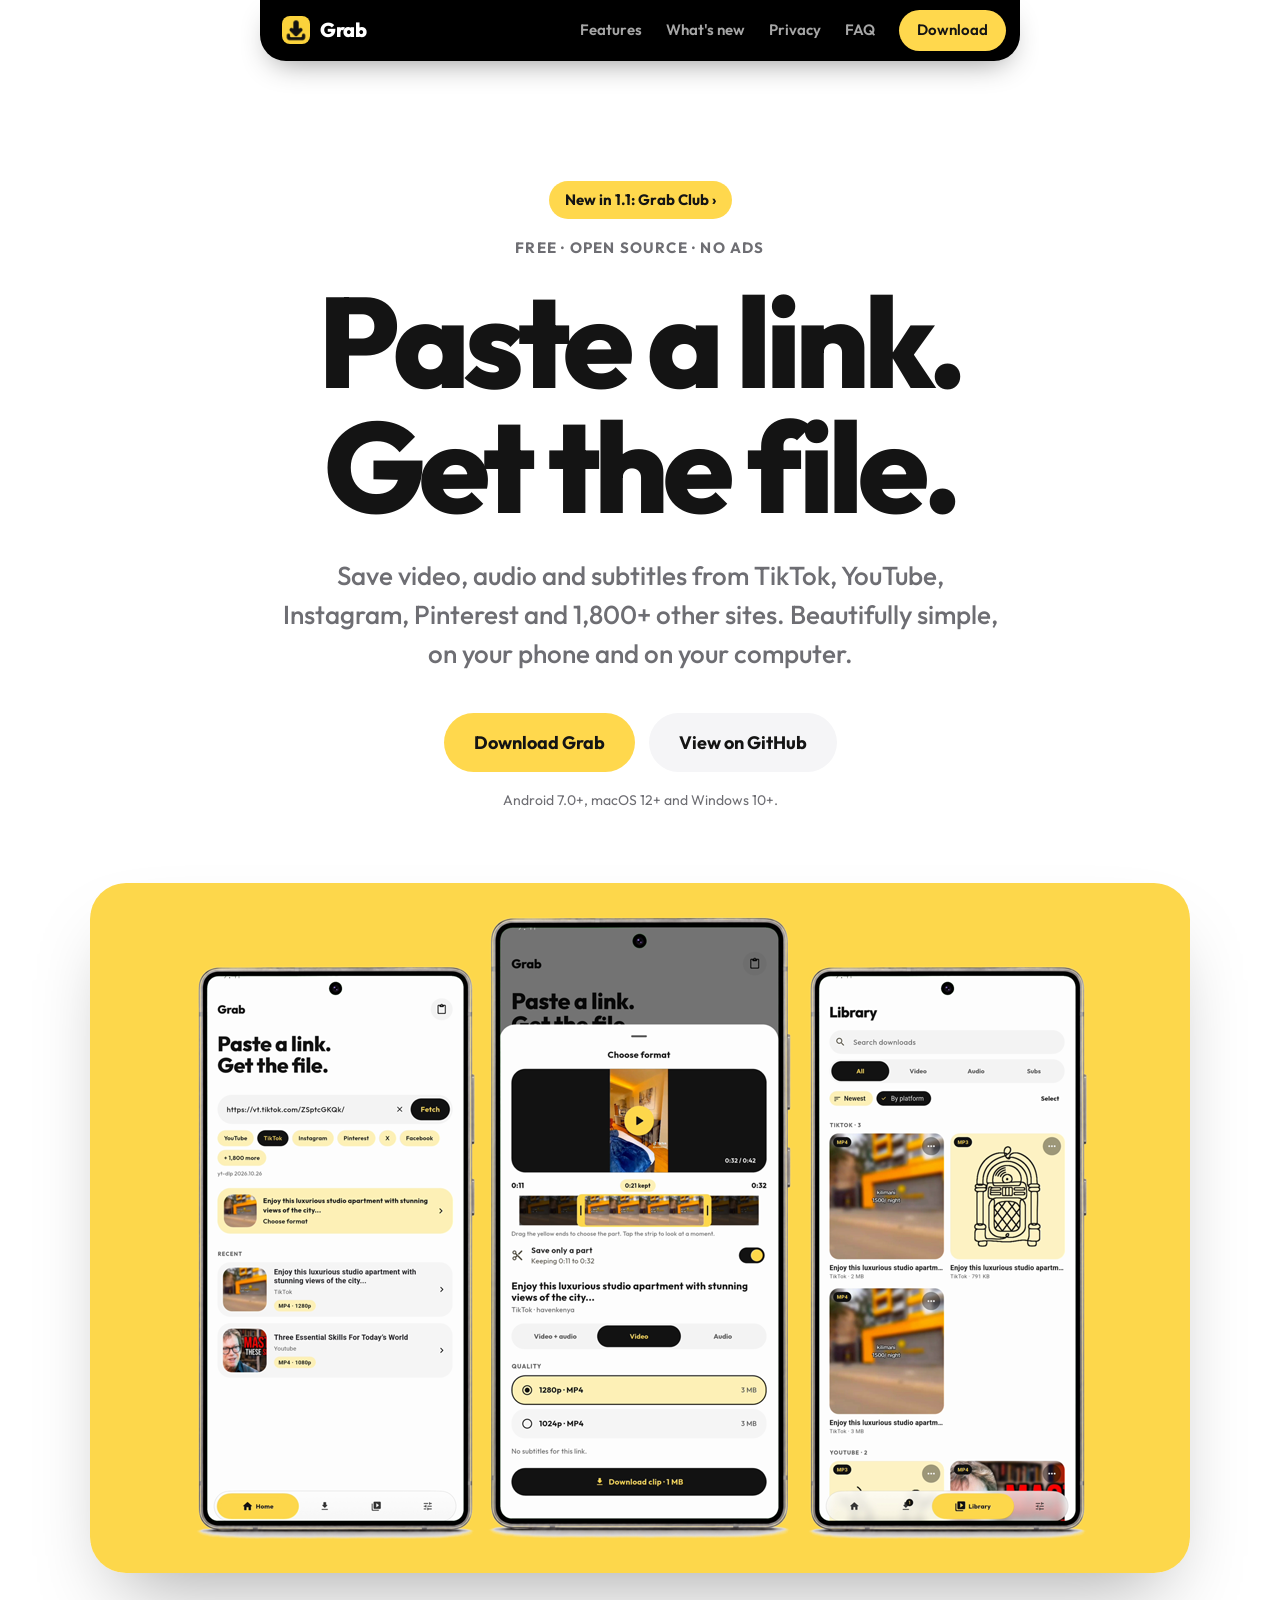
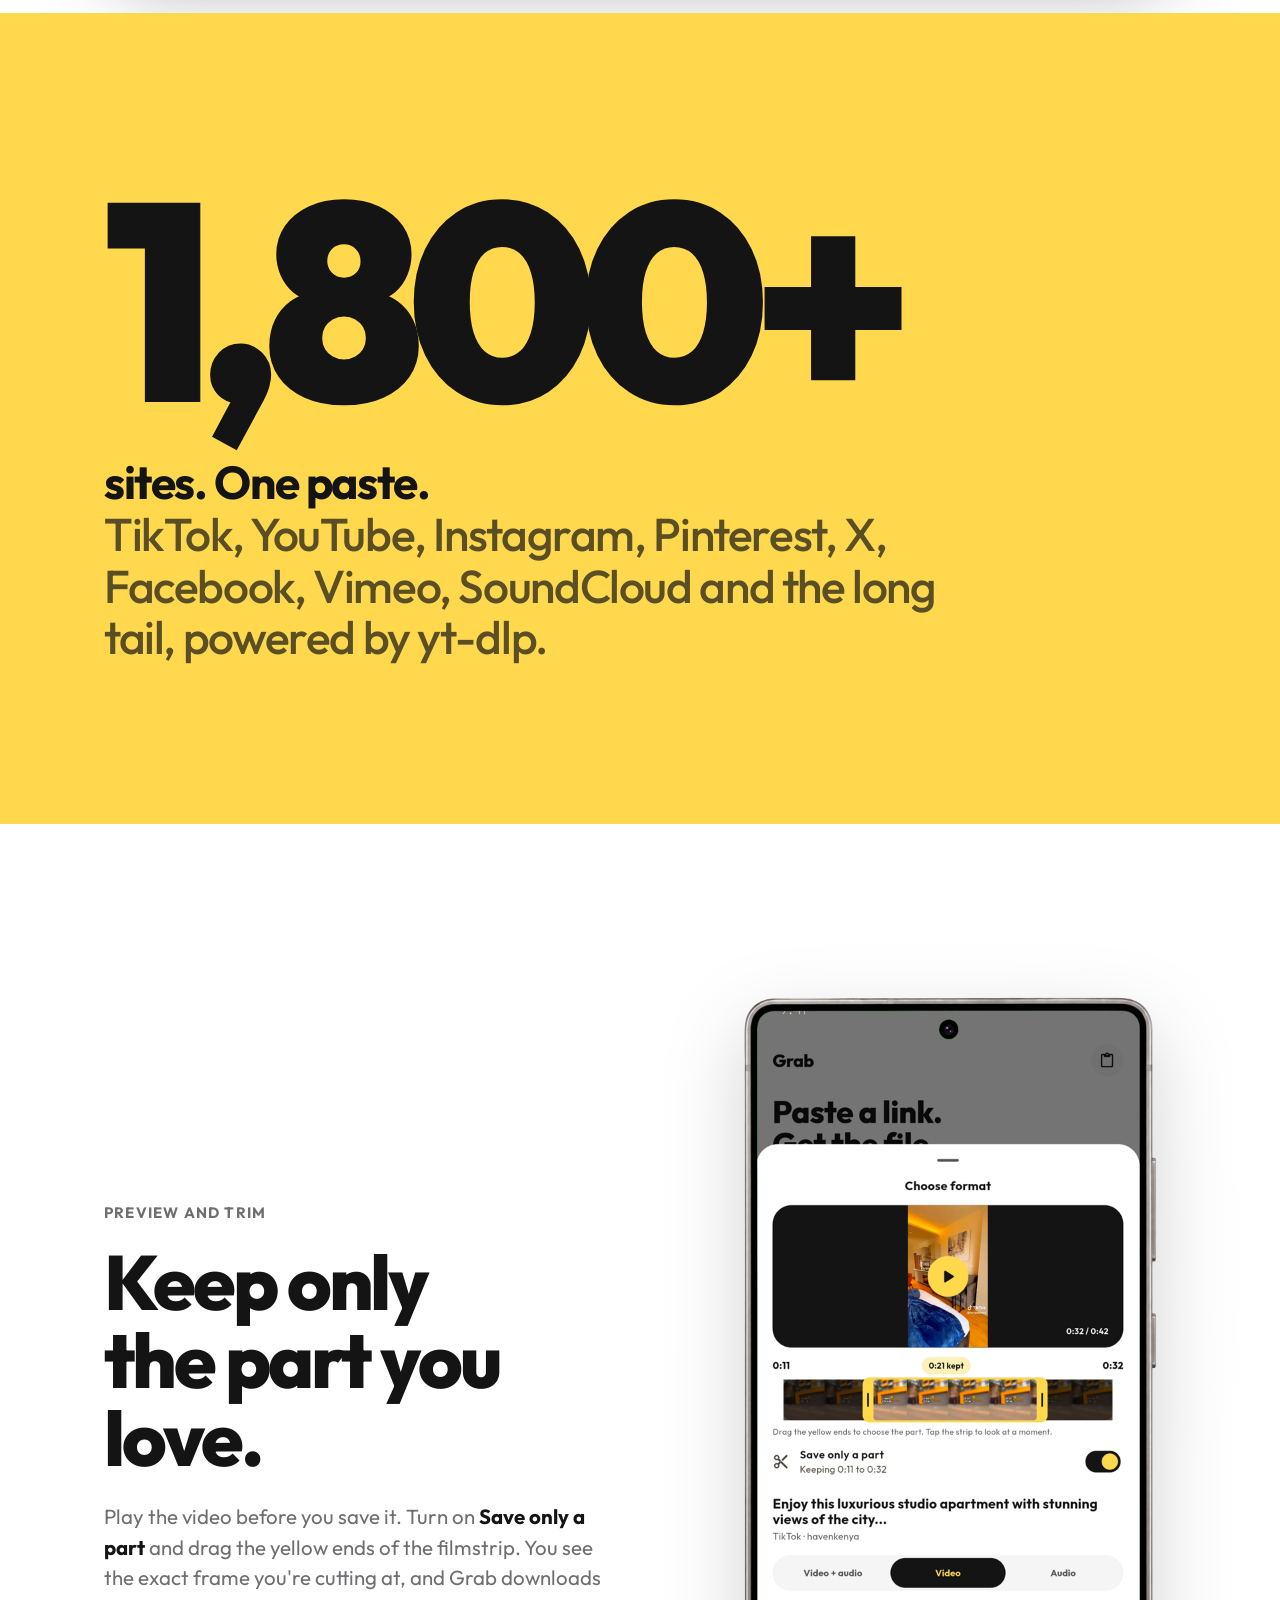
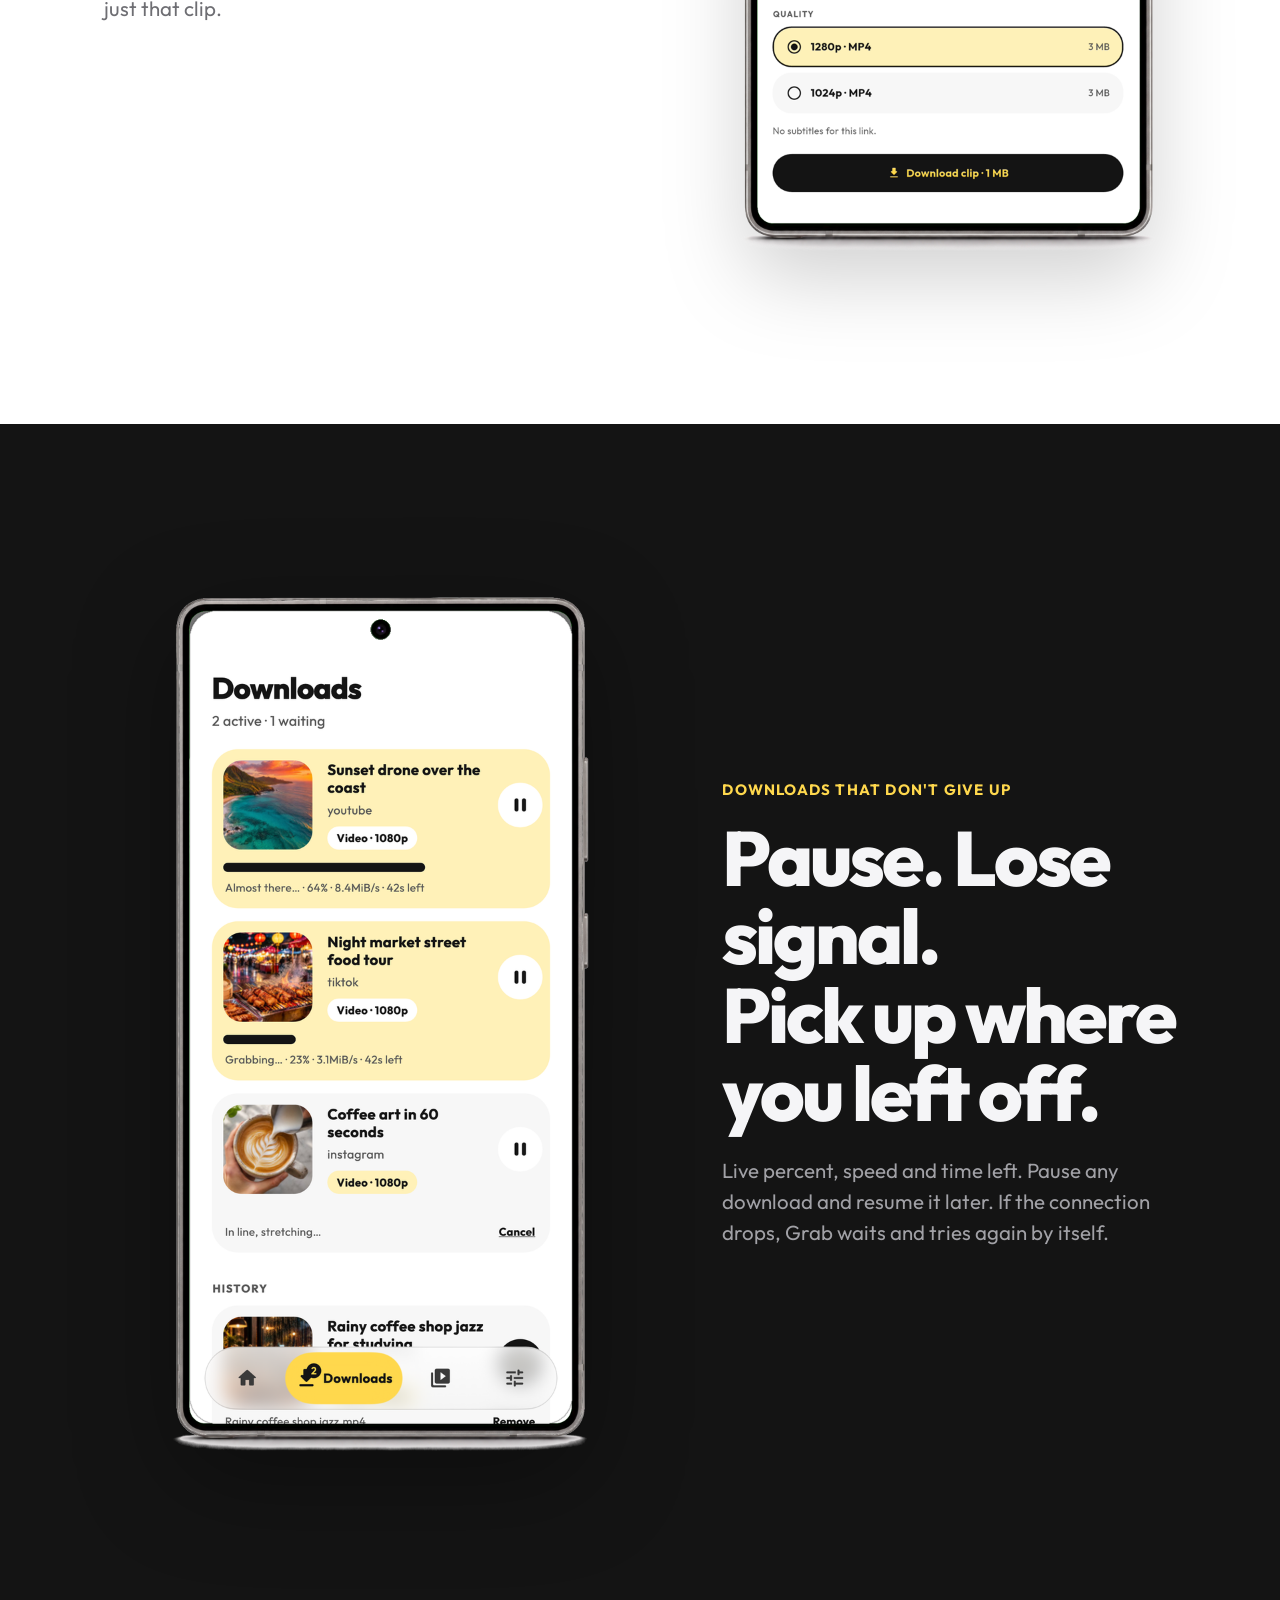
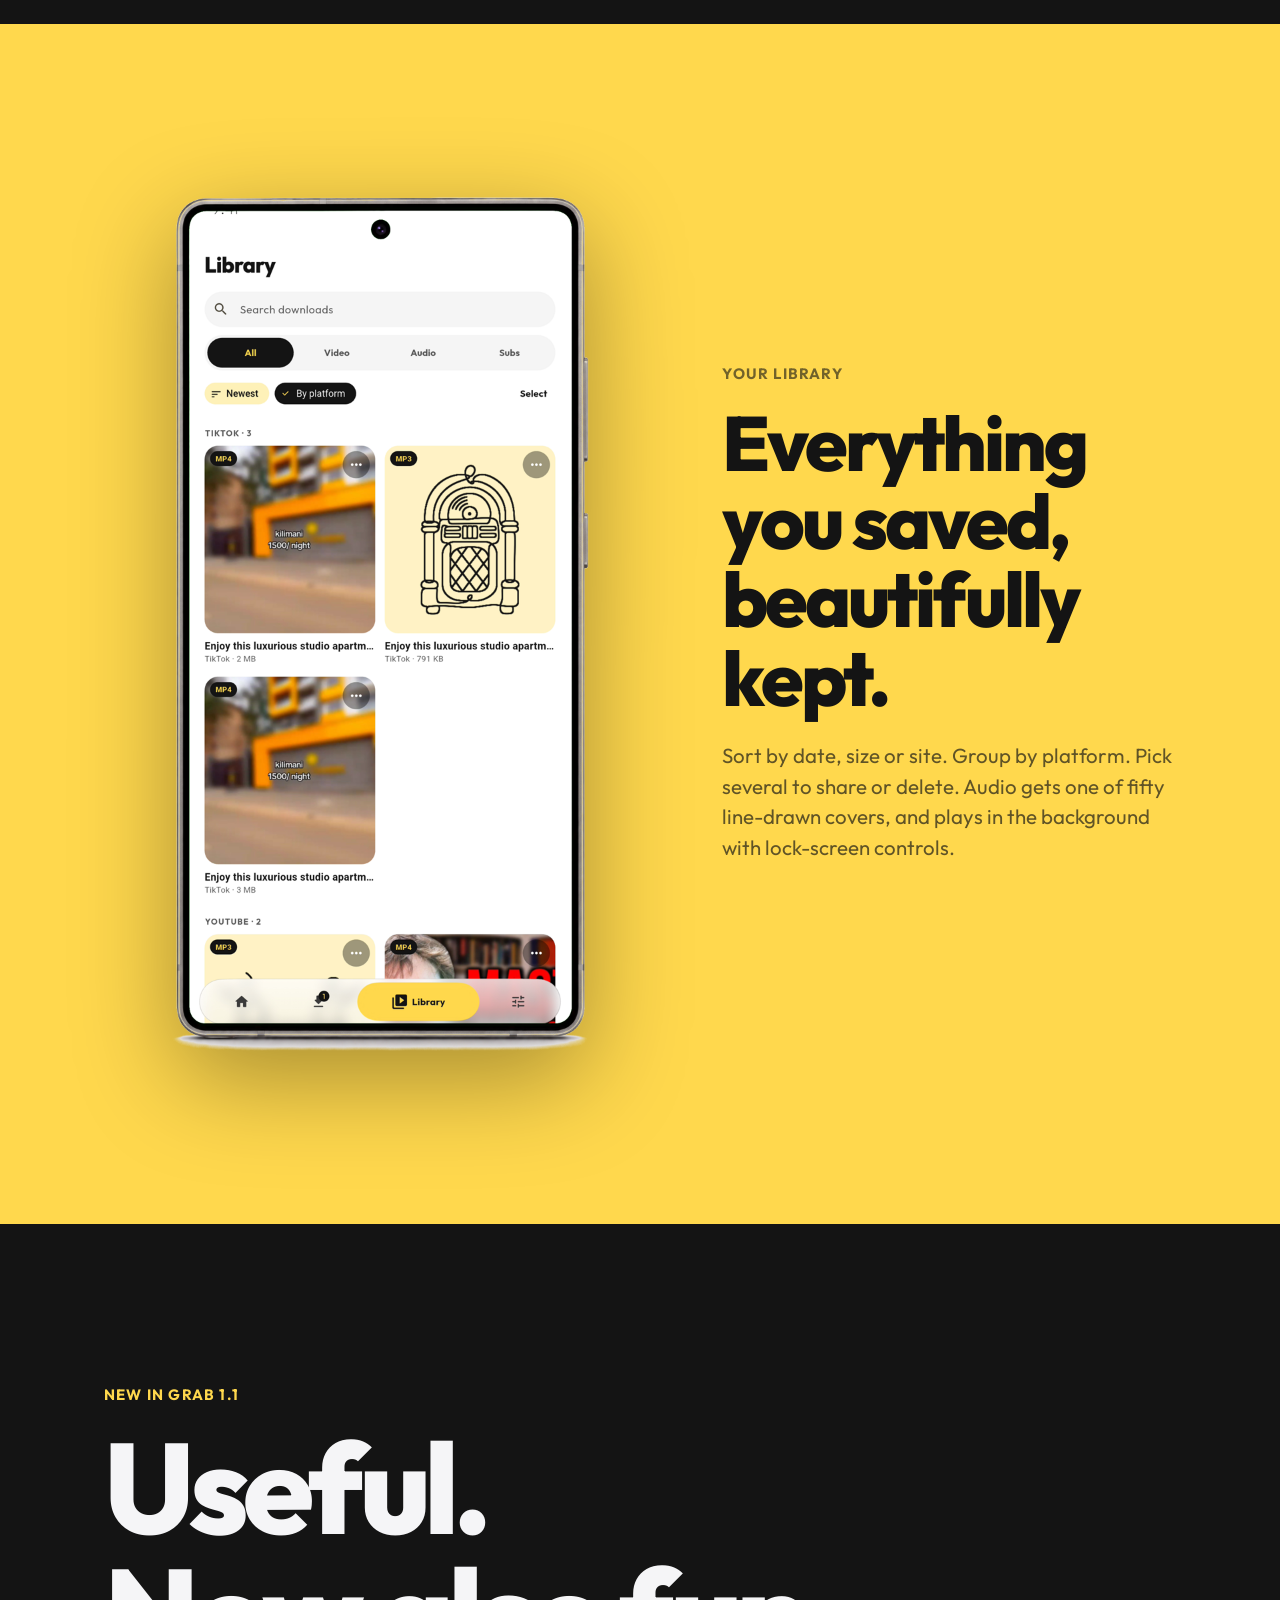
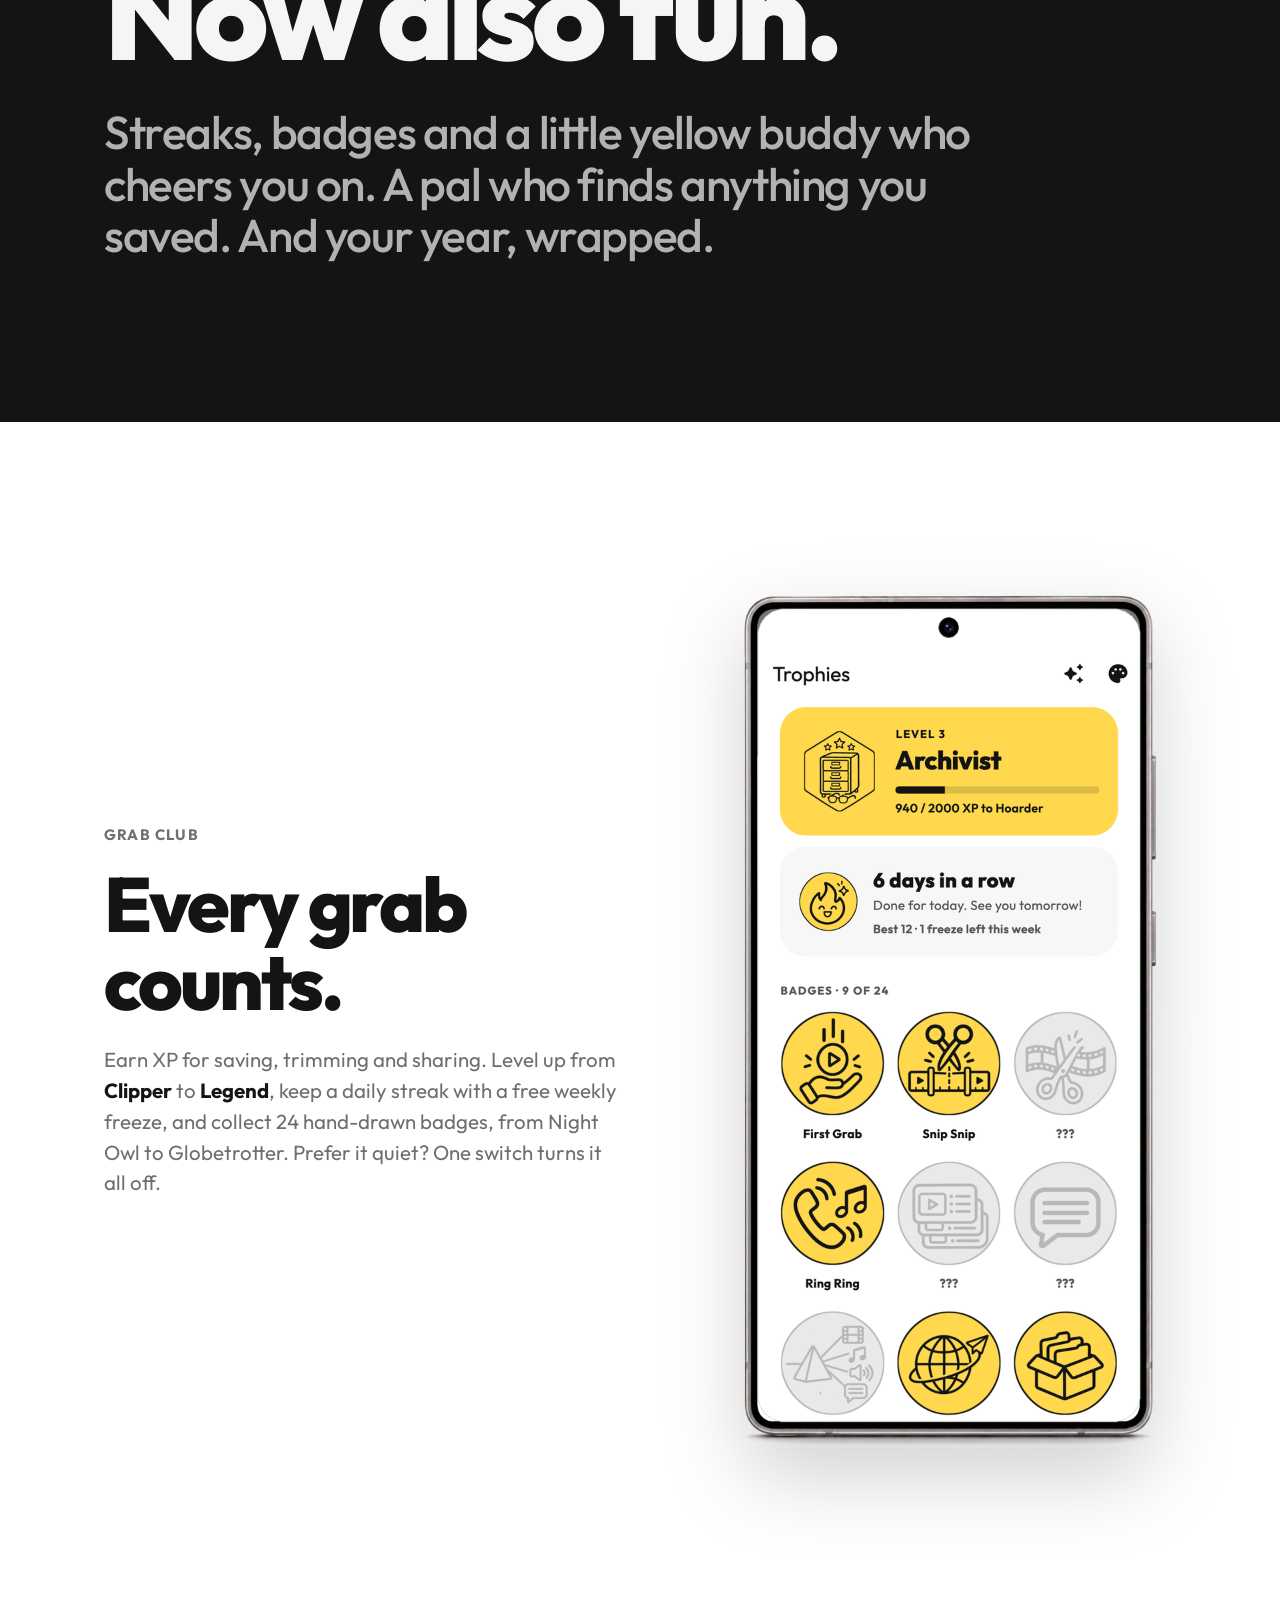
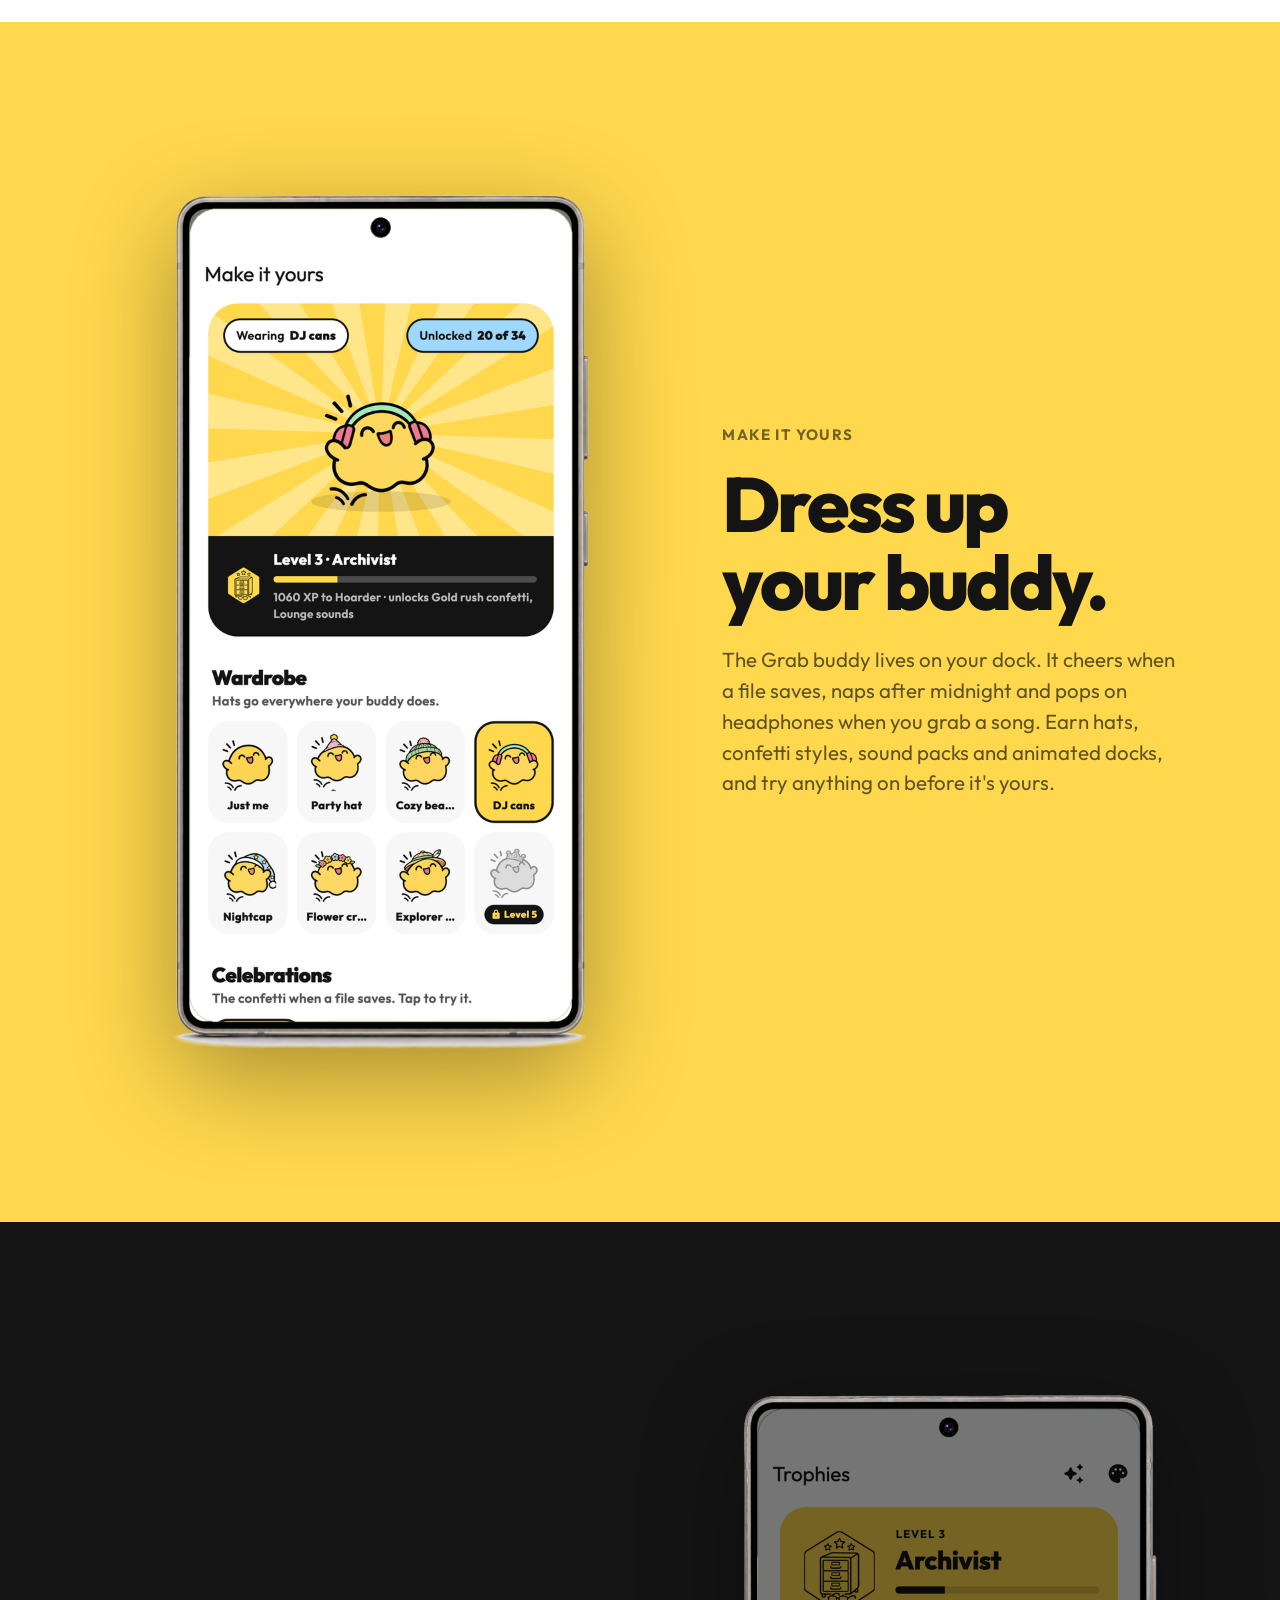
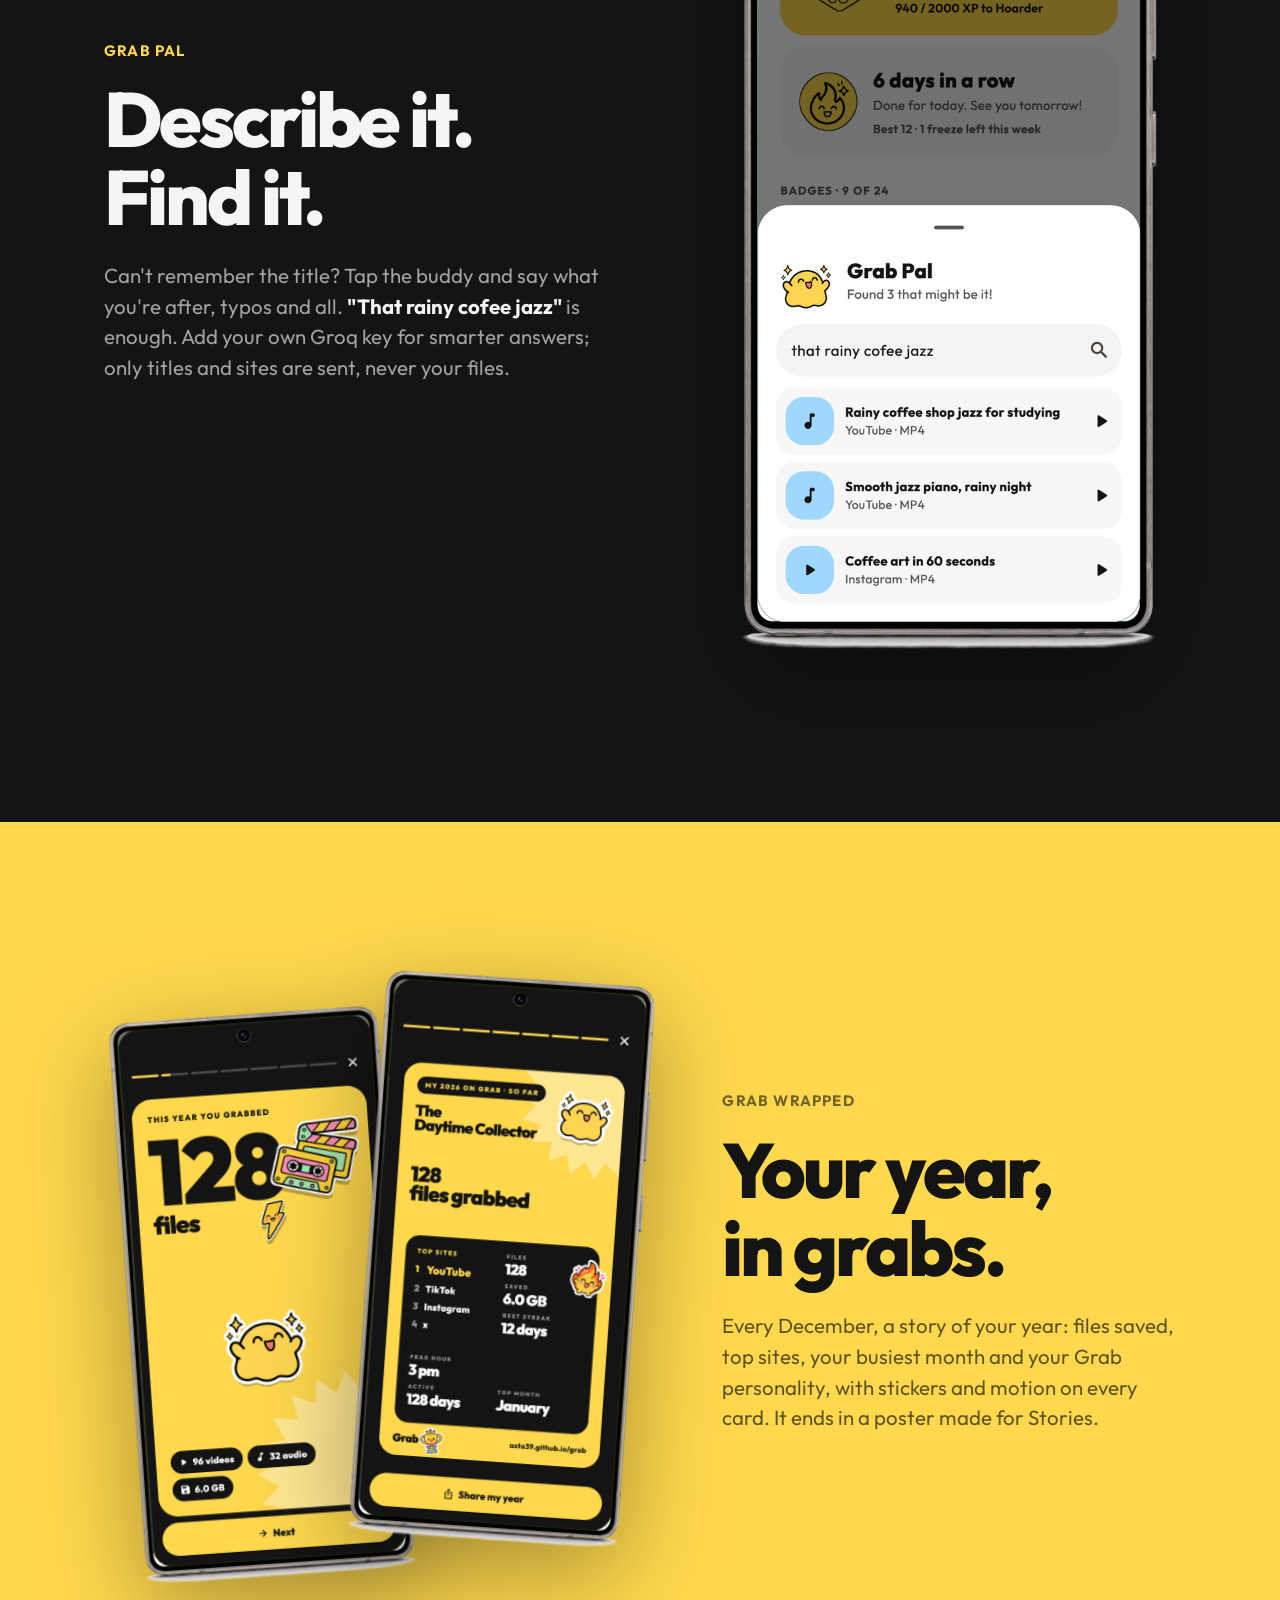
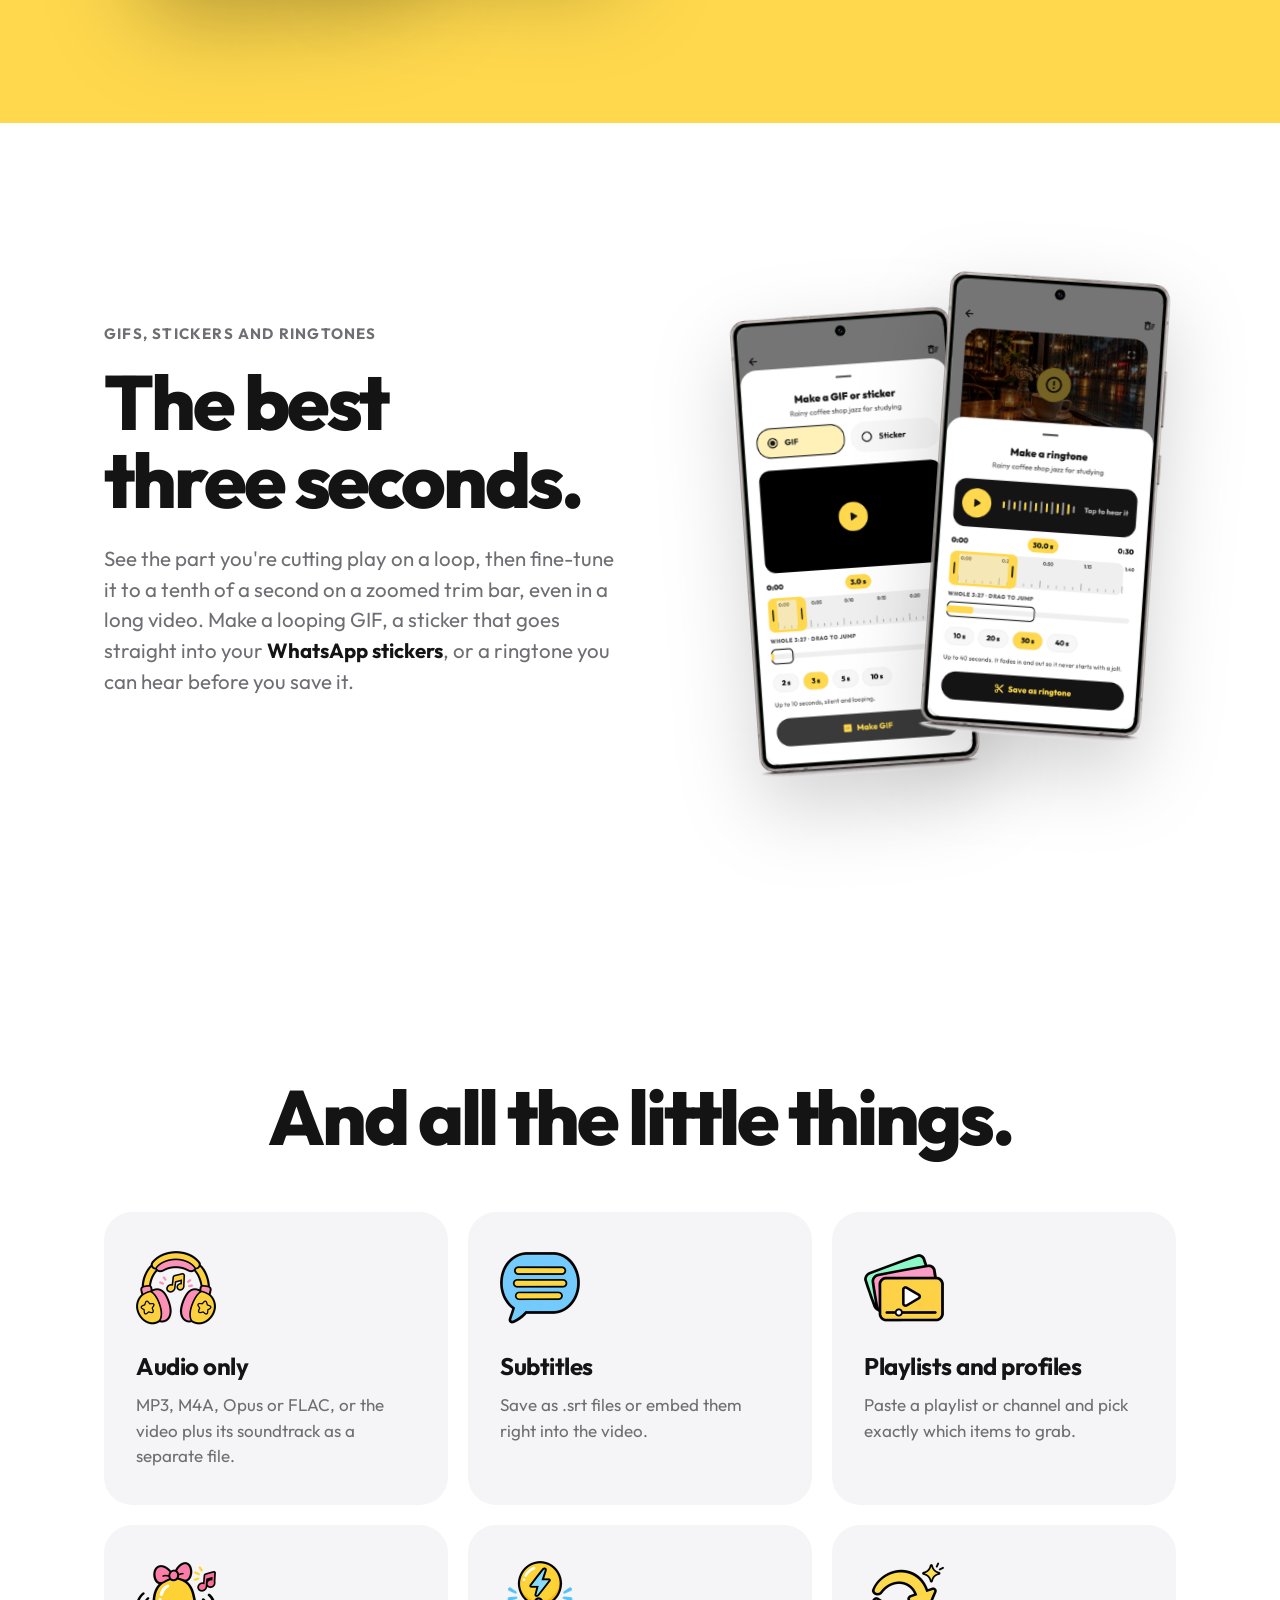
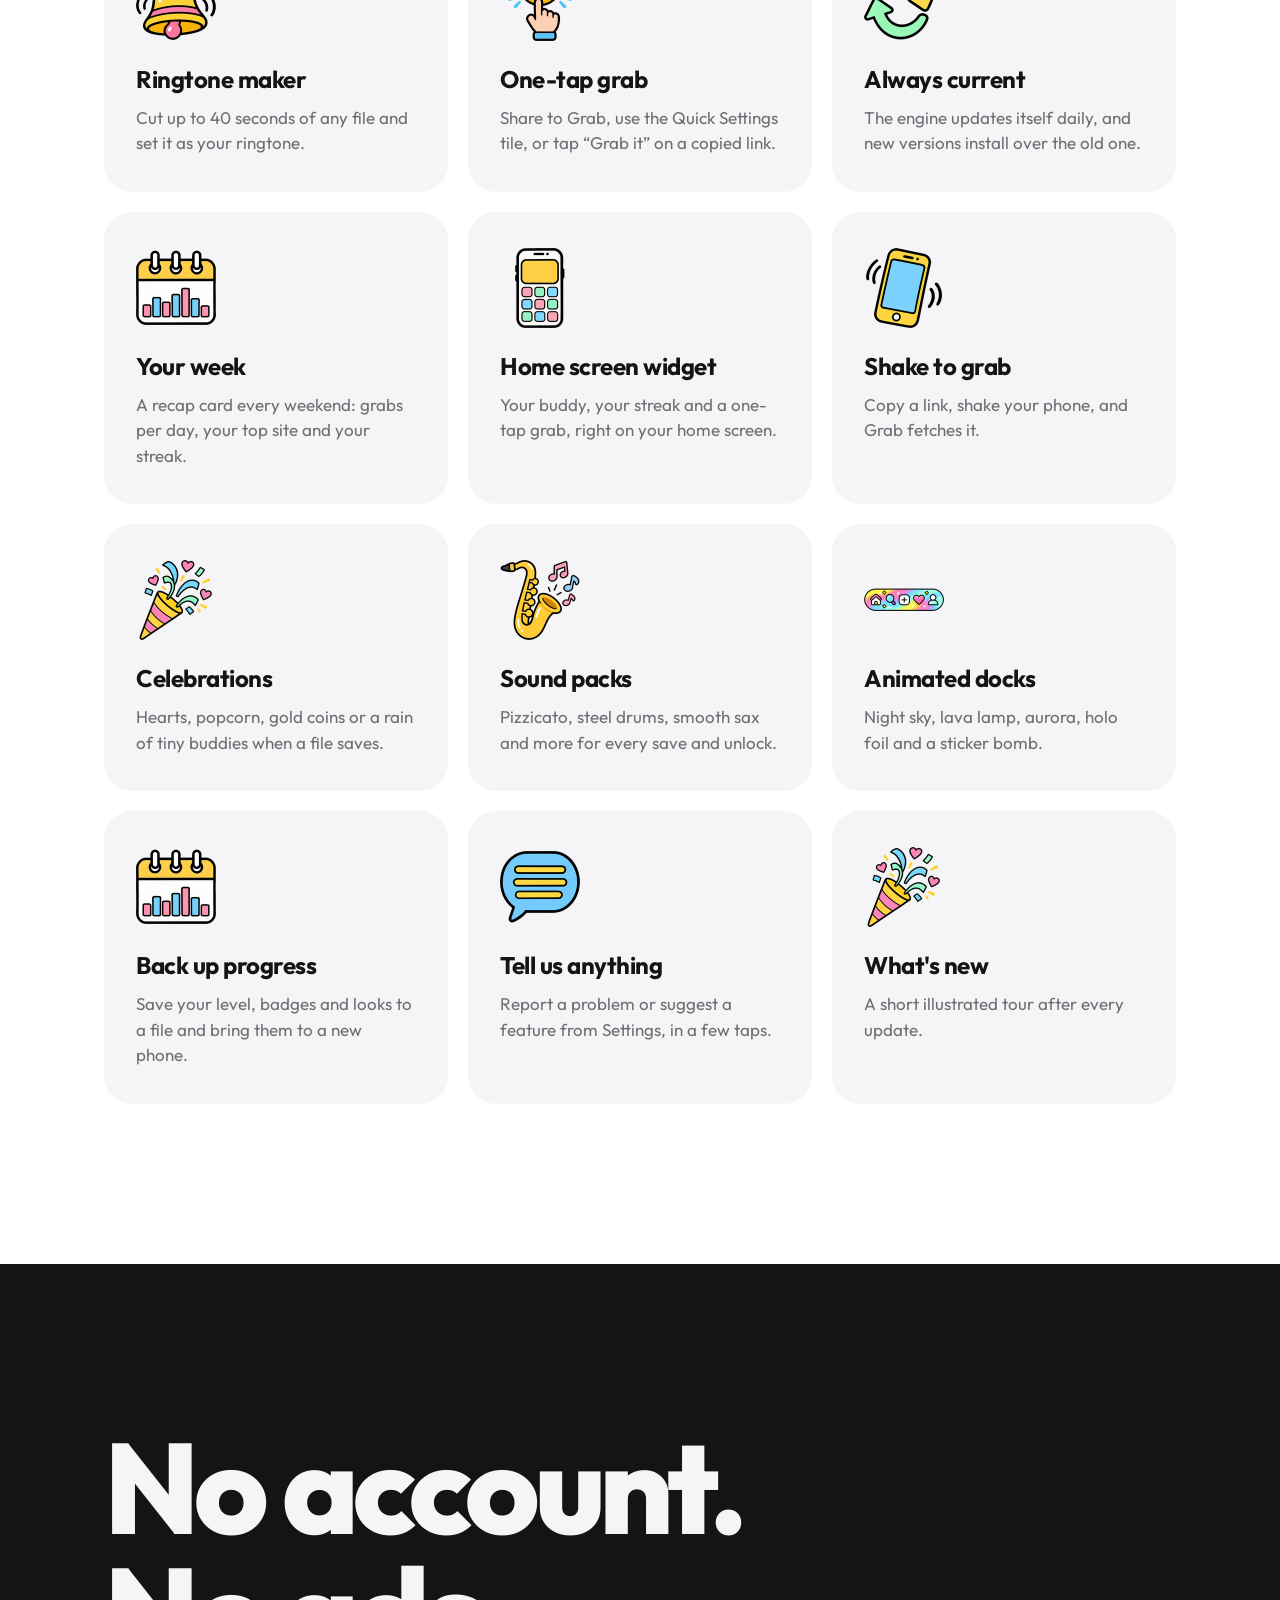
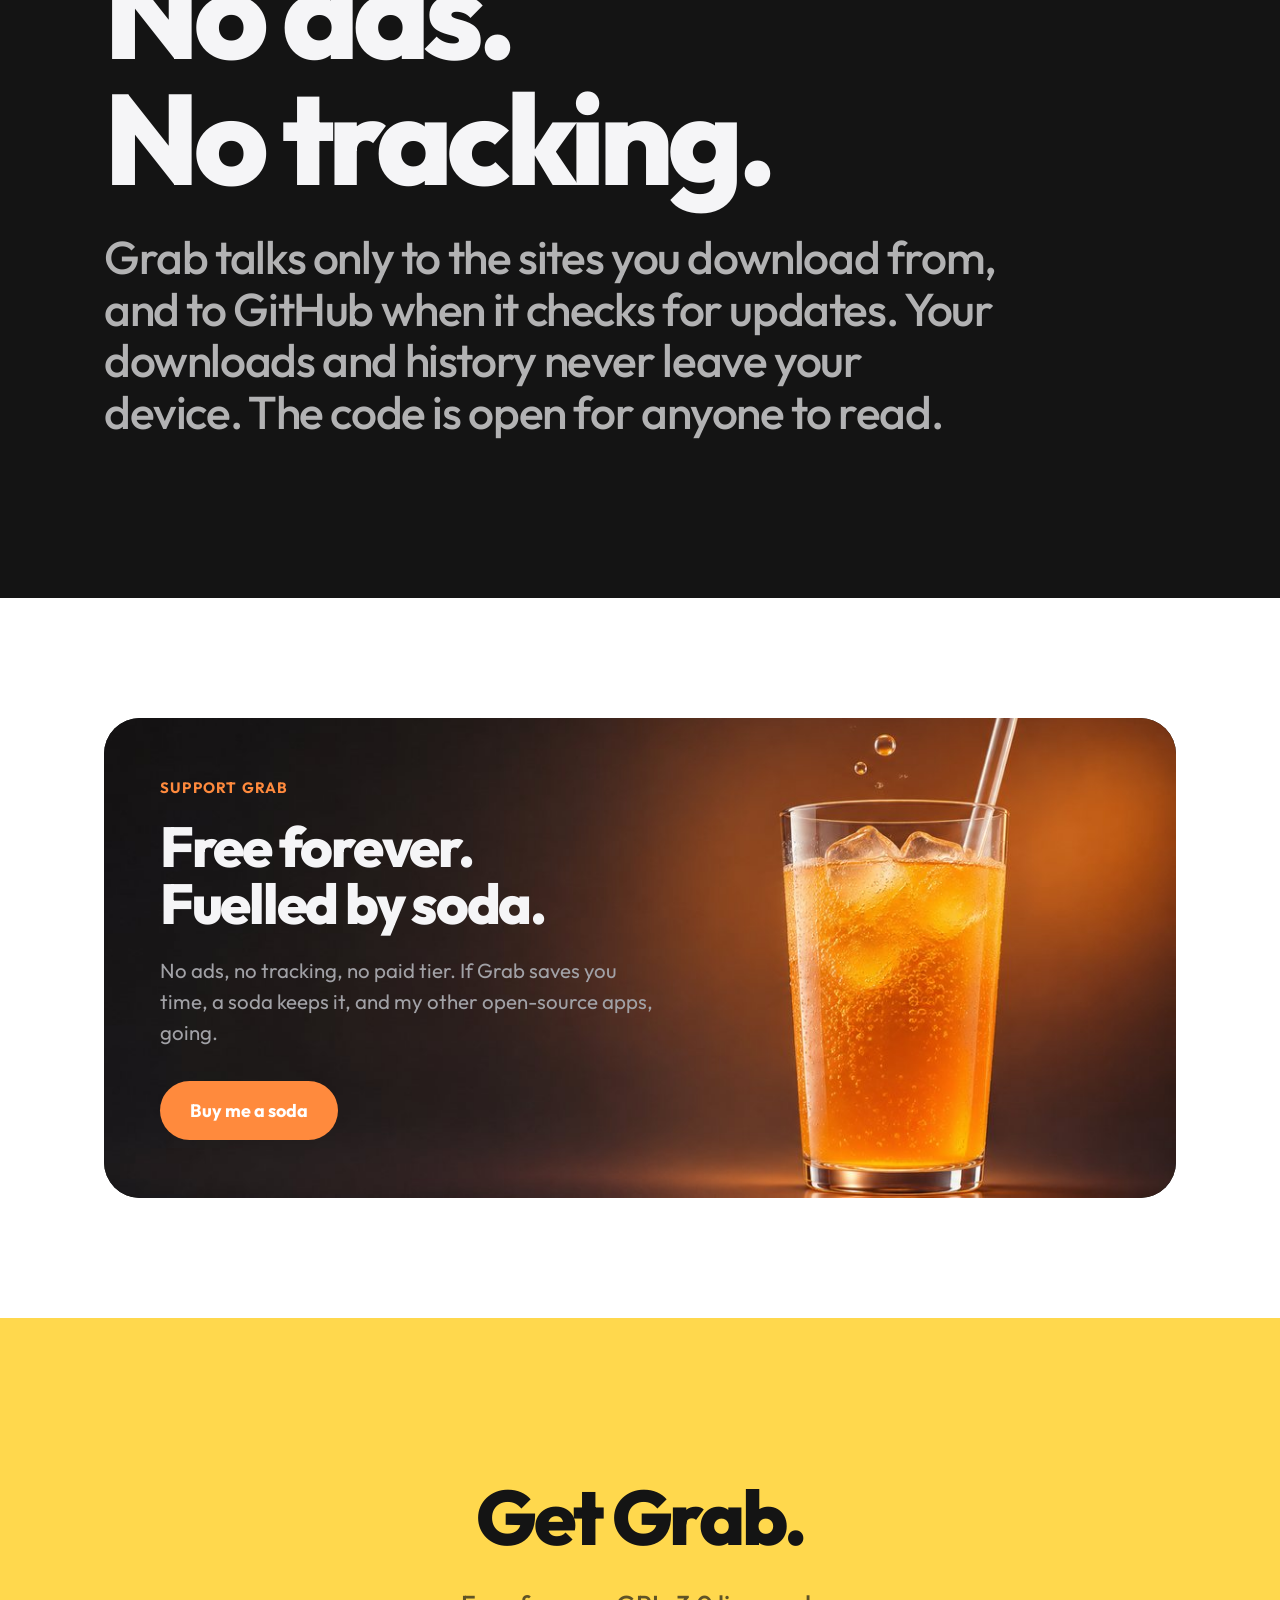
==== commit 323a0b48: "Clip editor, WhatsApp stickers, fresh screenshots - Shared clip editor for GIFs, stickers and ringto" ====
--- a/website/index.html
+++ b/website/index.html
@@ -148,11 +148,14 @@
     <section class="feature">
       <div class="wrap split">
         <div class="copy reveal">
-          <p class="eyebrow">GIFs and stickers</p>
+          <p class="eyebrow">GIFs, stickers and ringtones</p>
           <h2 class="headline">The best<br>three seconds.</h2>
-          <p class="body">Pick a moment from any saved video and turn it into a looping GIF, or a 512 × 512 sticker that lands in WhatsApp as a sticker. Both go straight to your gallery.</p>
-        </div>
-        <div class="shot reveal"><img src="assets/clip.png" alt="Make a GIF or sticker from a saved video" loading="lazy" width="630" height="1320"></div>
+          <p class="body">See the part you're cutting play on a loop, then fine-tune it to a tenth of a second on a zoomed trim bar, even in a long video. Make a looping GIF, a sticker that goes straight into your <b>WhatsApp stickers</b>, or a ringtone you can hear before you save it.</p>
+        </div>
+        <div class="shot duo reveal">
+          <img src="assets/clip.png" alt="The GIF editor with a zoomed trim bar" loading="lazy" width="630" height="1320">
+          <img src="assets/ringtone.png" alt="The ringtone editor with a play button" loading="lazy" width="630" height="1320">
+        </div>
       </div>
     </section>
 
@@ -173,6 +176,9 @@
           <article class="tile reveal"><img class="ico" src="assets/icons/celebrations.png" alt="" width="80" height="80" loading="lazy"><h3>Celebrations</h3><p>Hearts, popcorn, gold coins or a rain of tiny buddies when a file saves.</p></article>
           <article class="tile reveal"><img class="ico" src="assets/icons/sounds.png" alt="" width="80" height="80" loading="lazy"><h3>Sound packs</h3><p>Pizzicato, steel drums, smooth sax and more for every save and unlock.</p></article>
           <article class="tile reveal"><img class="ico" src="assets/icons/docks.png" alt="" width="80" height="80" loading="lazy"><h3>Animated docks</h3><p>Night sky, lava lamp, aurora, holo foil and a sticker bomb.</p></article>
+          <article class="tile reveal"><img class="ico" src="assets/icons/week.png" alt="" width="80" height="80" loading="lazy"><h3>Back up progress</h3><p>Save your level, badges and looks to a file and bring them to a new phone.</p></article>
+          <article class="tile reveal"><img class="ico" src="assets/icons/subtitles.png" alt="" width="80" height="80" loading="lazy"><h3>Tell us anything</h3><p>Report a problem or suggest a feature from Settings, in a few taps.</p></article>
+          <article class="tile reveal"><img class="ico" src="assets/icons/celebrations.png" alt="" width="80" height="80" loading="lazy"><h3>What's new</h3><p>A short illustrated tour after every update.</p></article>
         </div>
       </div>
     </section>
@@ -256,6 +262,8 @@
             <li>An illustrated What's new tour after updating</li>
             <li>Report a problem and Suggest a feature, right from Settings</li>
             <li>Back up and restore your Grab Club progress</li>
+            <li>A clip editor with a live preview and fine trimming for GIFs, stickers and ringtones</li>
+            <li>Stickers go straight into your WhatsApp stickers</li>
             <li>GIFs and stickers on Mac and Windows too</li>
             <li>Nicely formatted update notes, and a way to support Grab</li>
           </ul>
